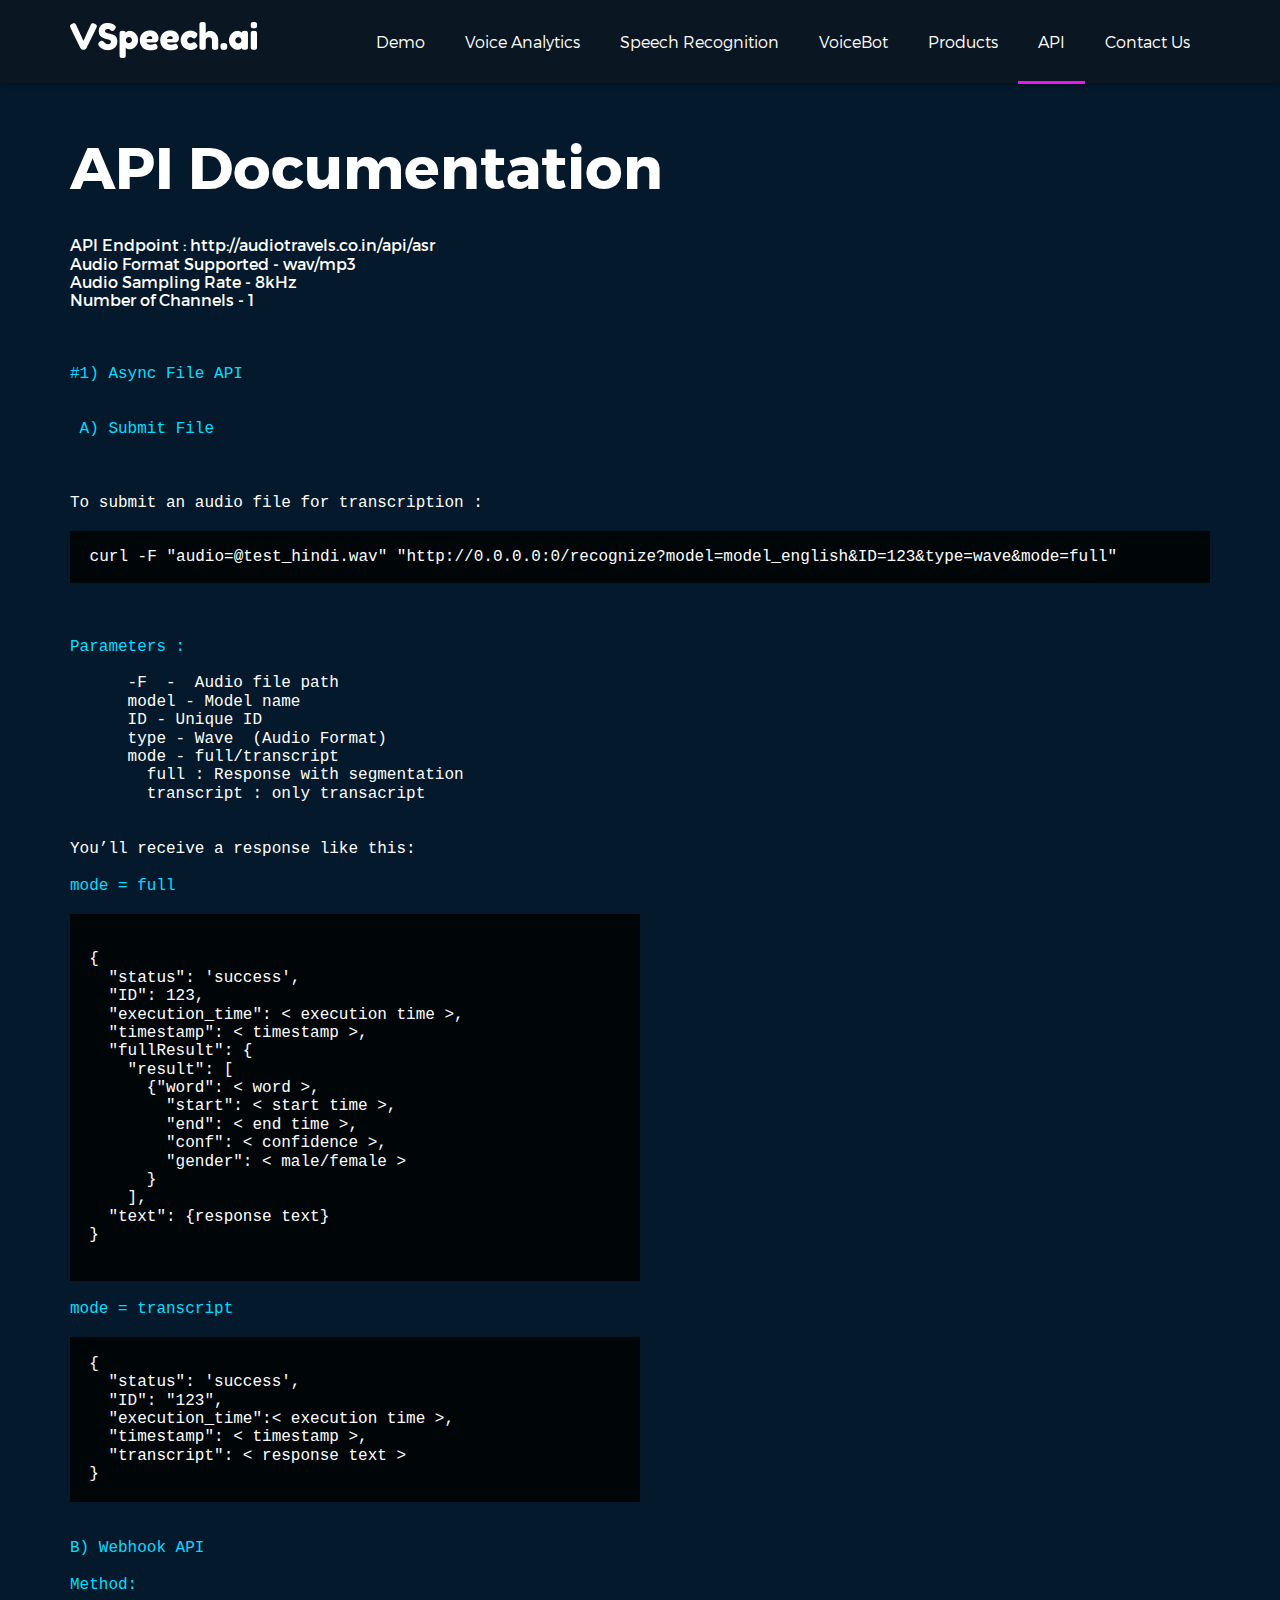
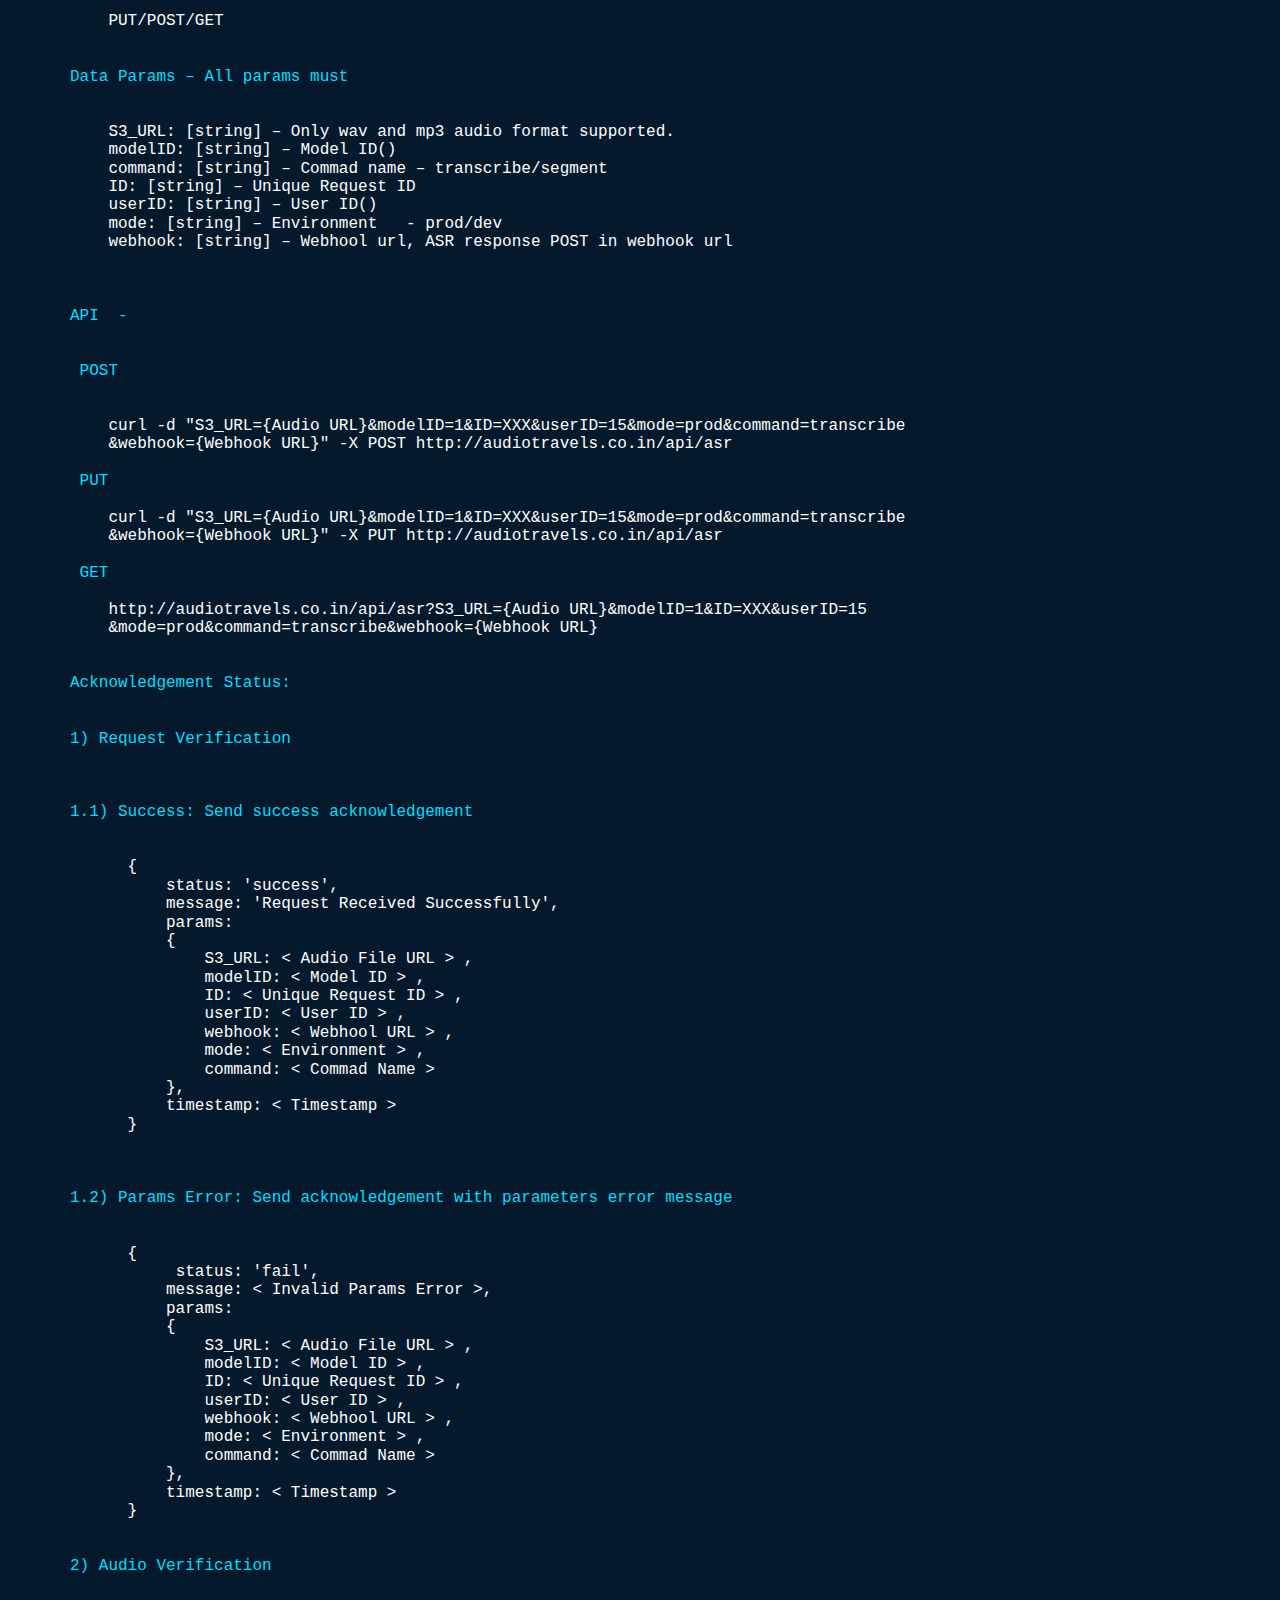
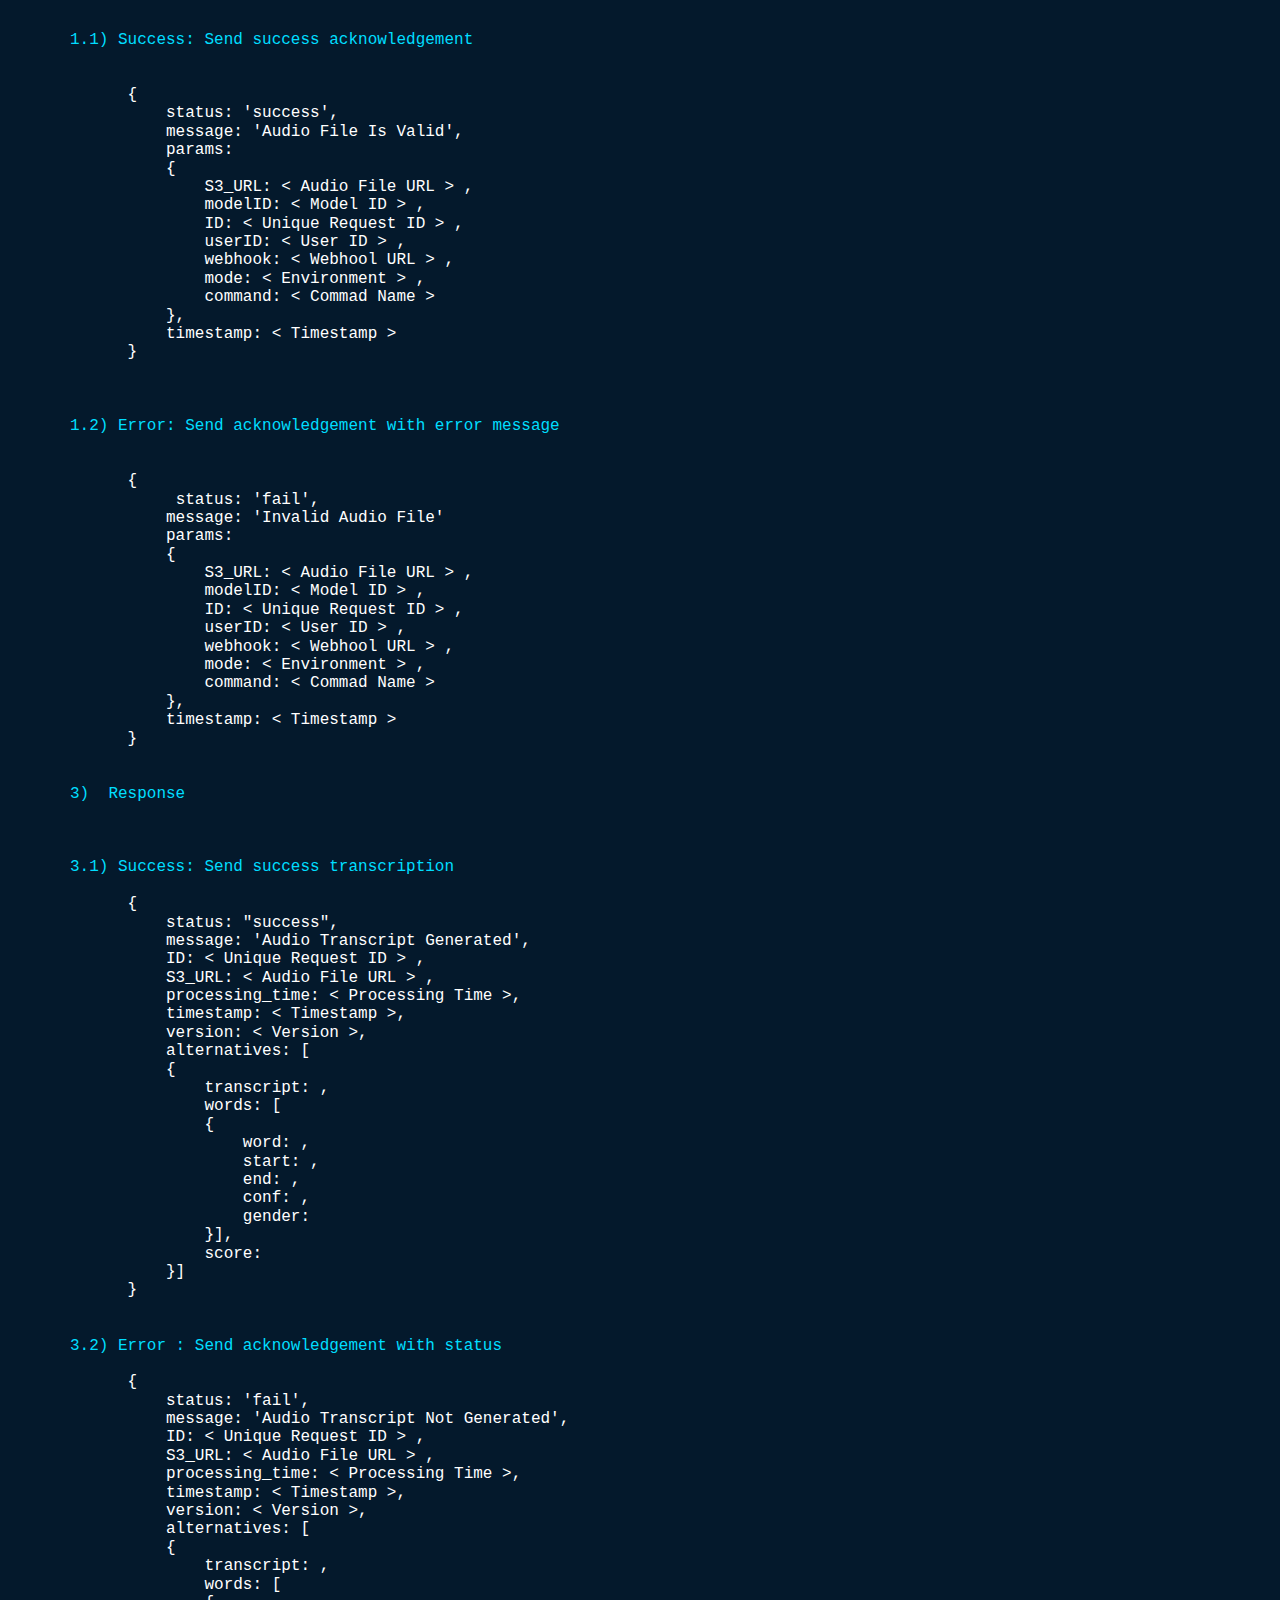
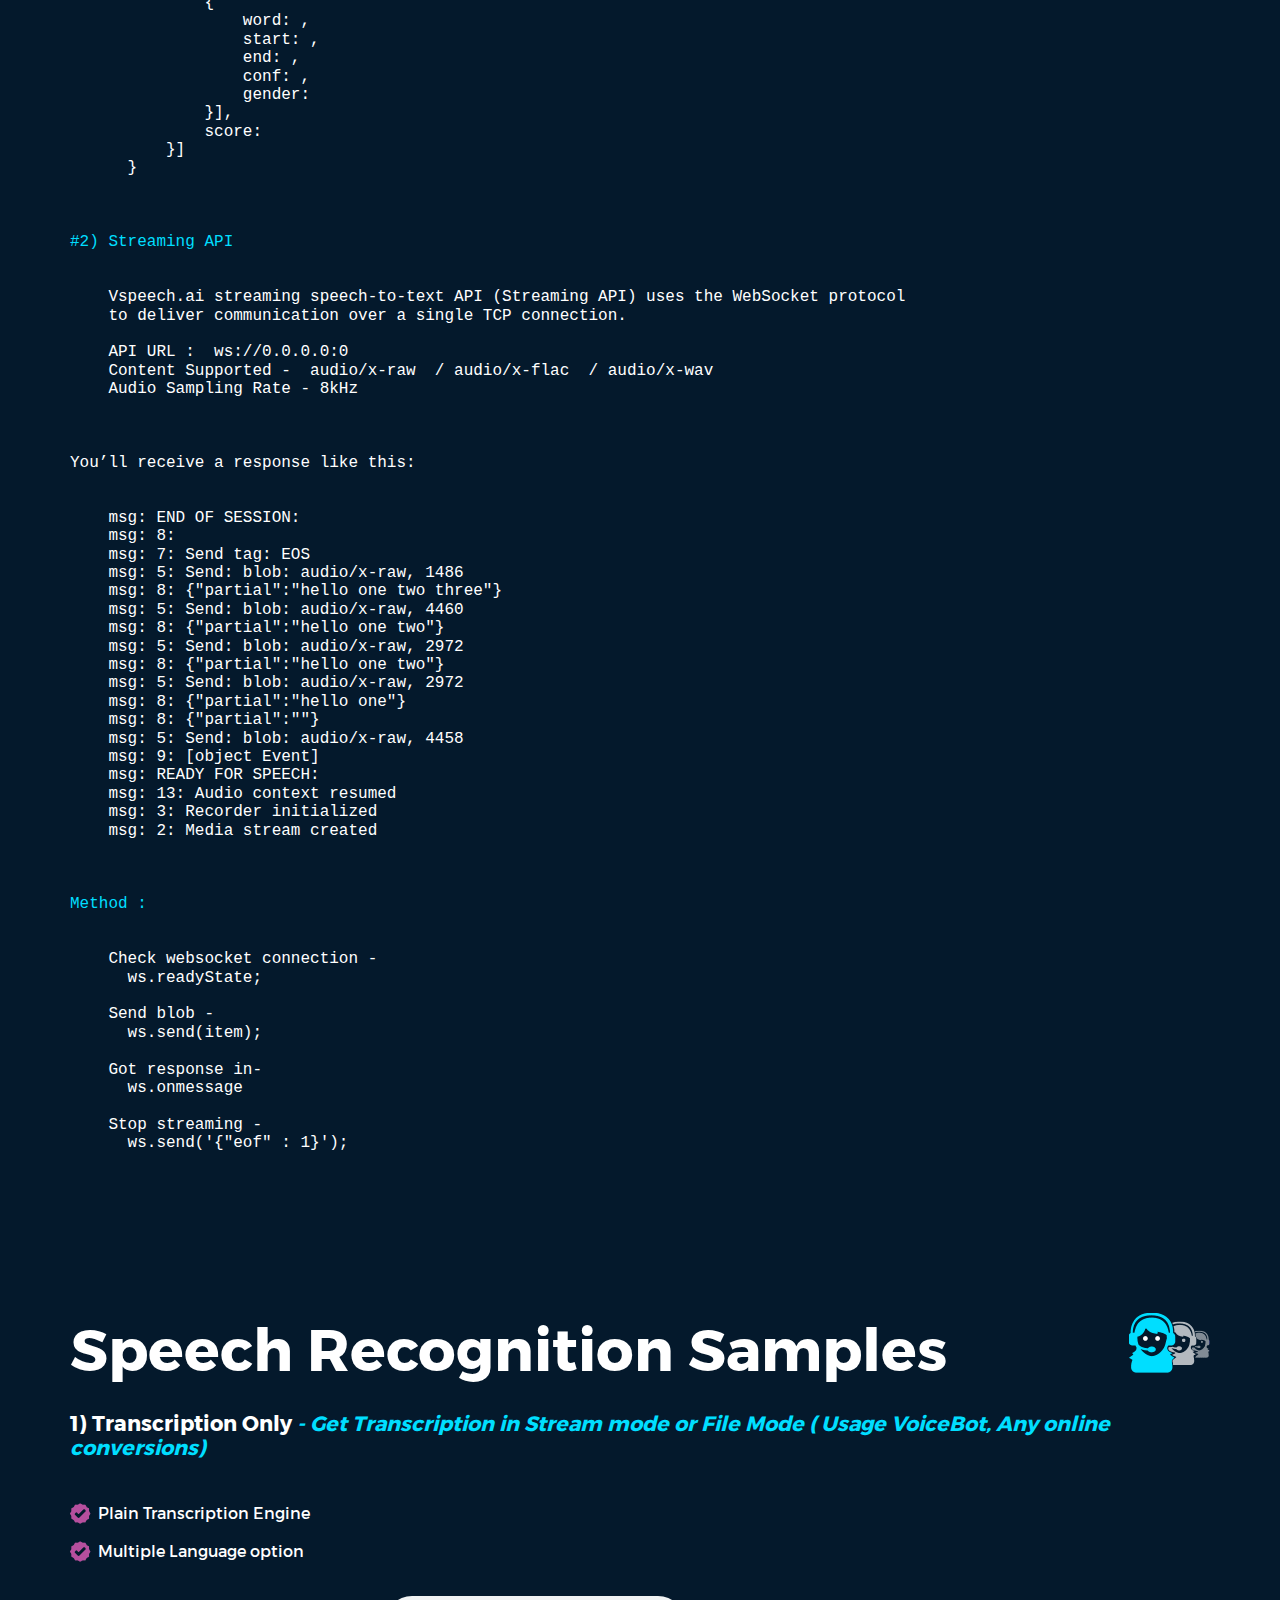
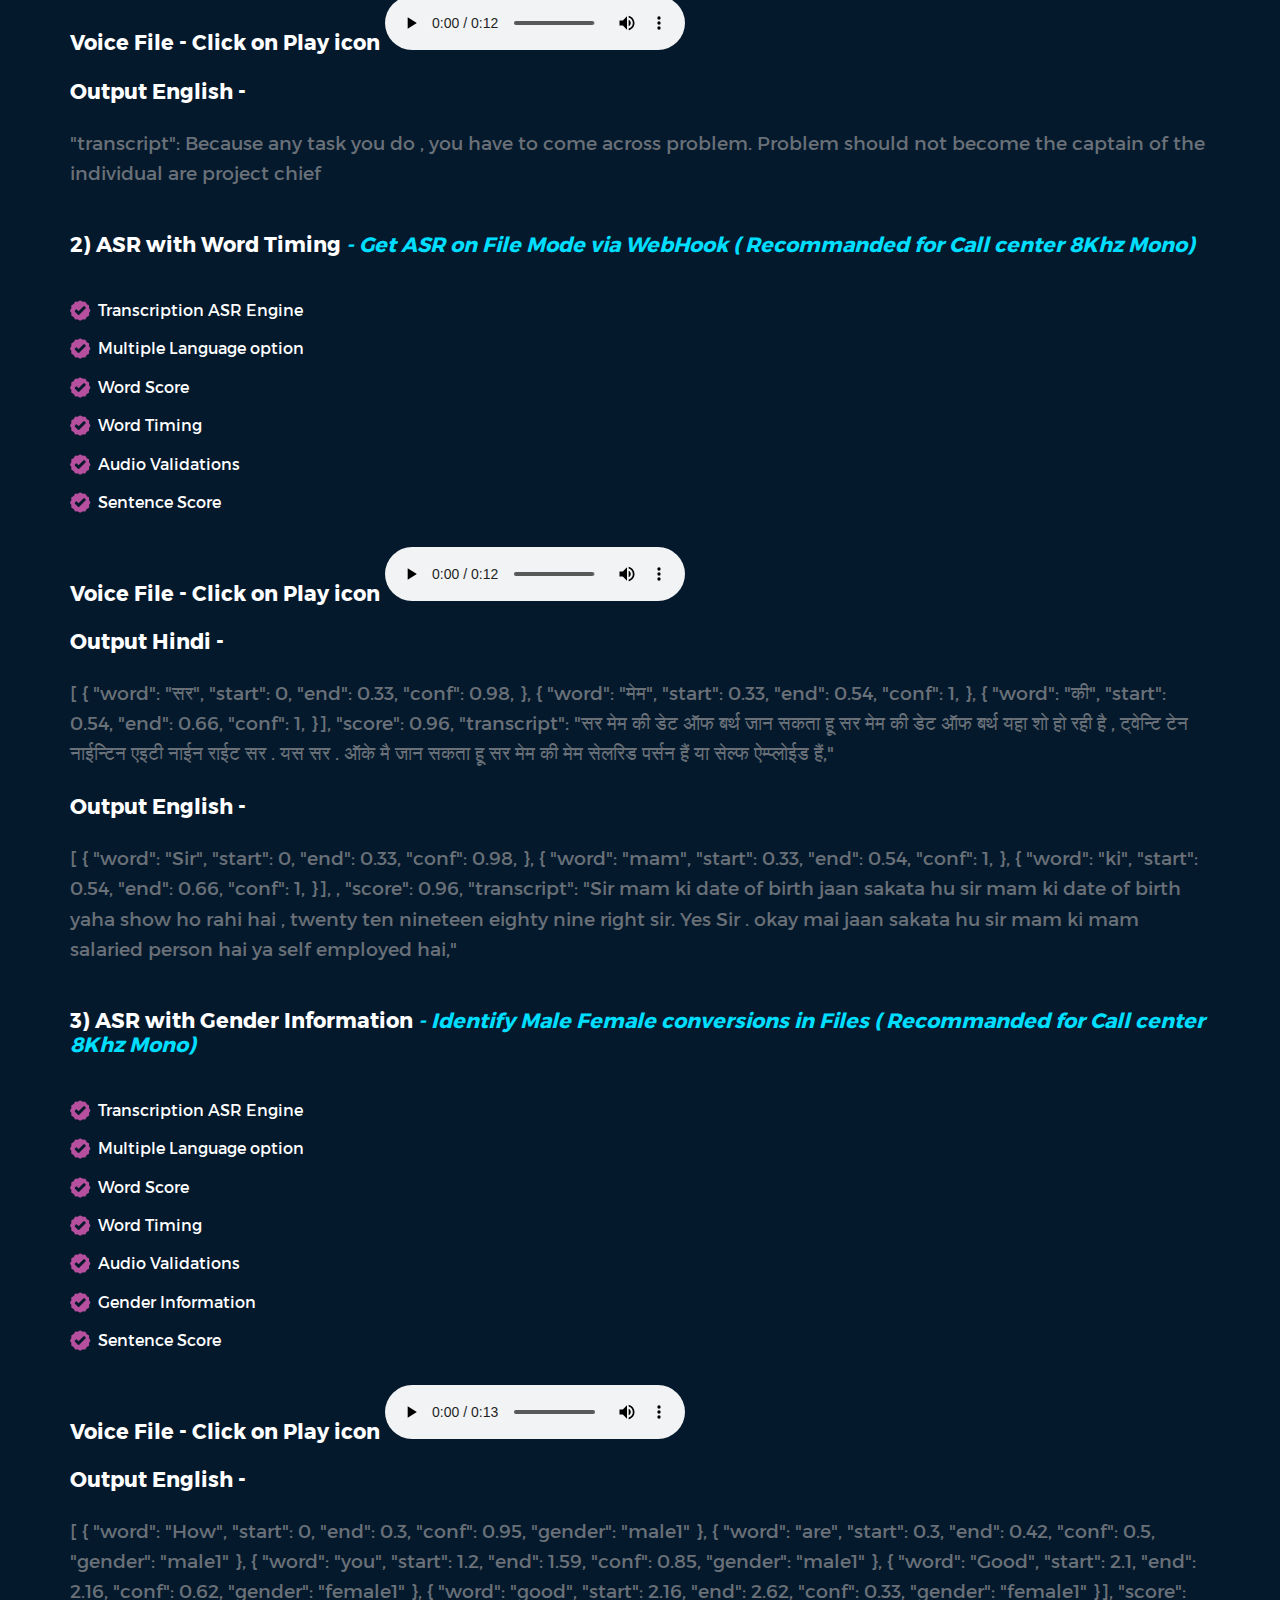
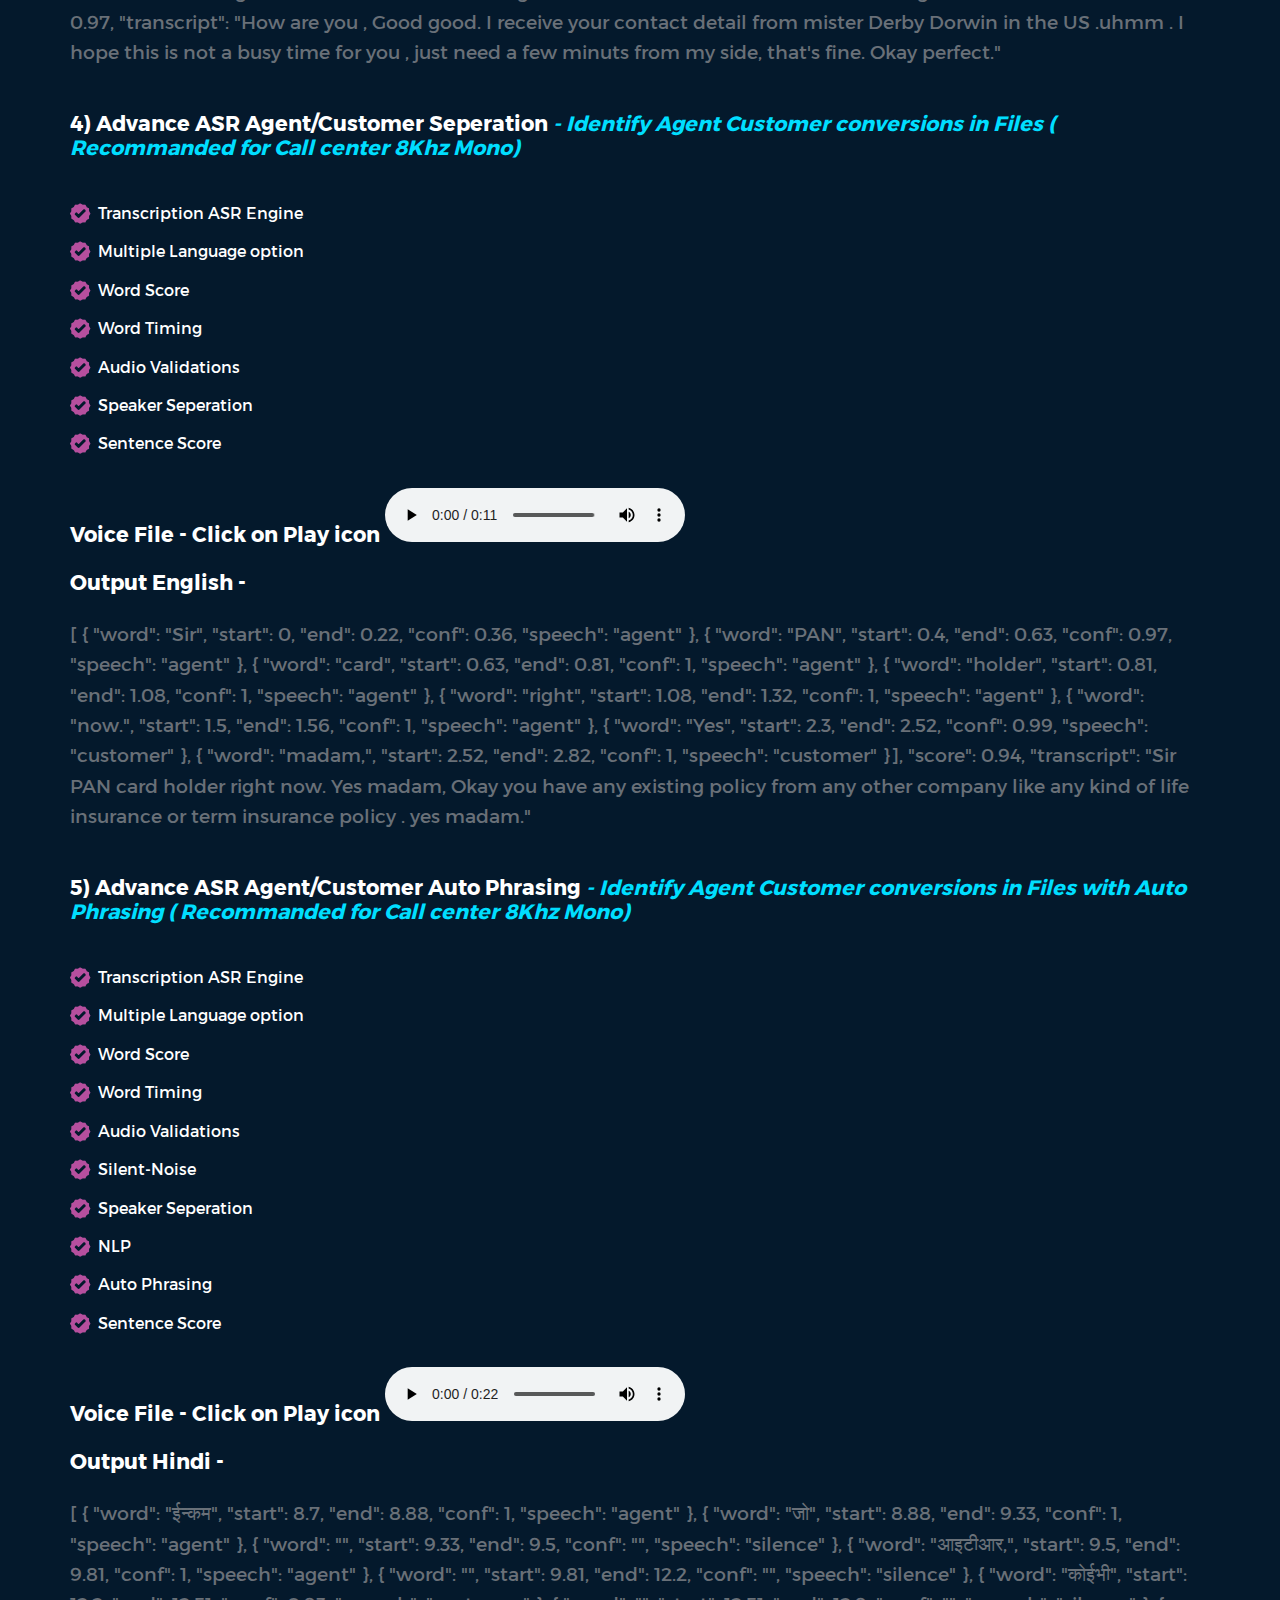
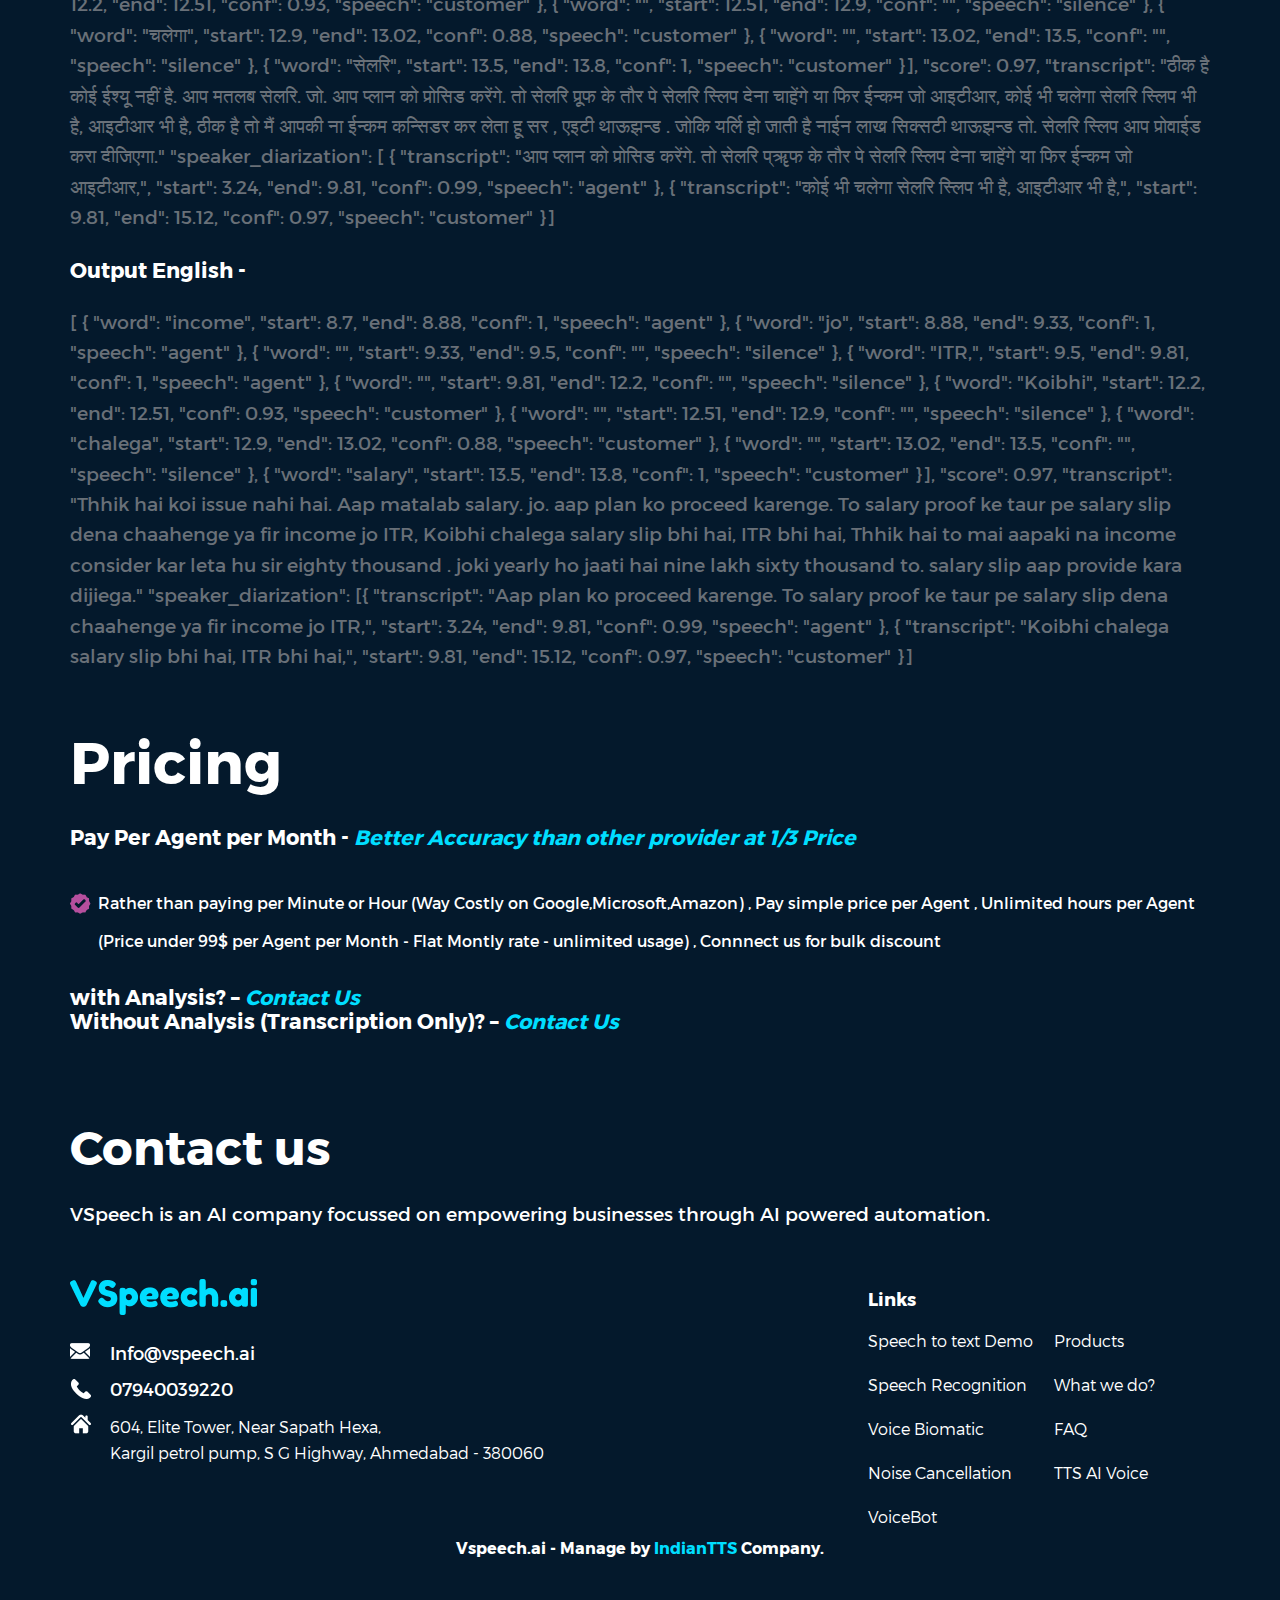
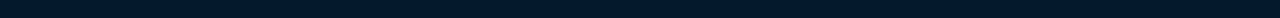
==== API.html @ 7326e4f8 "first" ====
<!DOCTYPE html>
<!--[if lt IE 7]>      <html class="no-js lt-ie9 lt-ie8 lt-ie7"> <![endif]-->
<!--[if IE 7]>         <html class="no-js lt-ie9 lt-ie8"> <![endif]-->
<!--[if IE 8]>         <html class="no-js lt-ie9"> <![endif]-->
<!--[if gt IE 8]><!-->
<html lang="en" class="no-js">
<!--<![endif]-->
<head>
<meta charset="utf-8" />
<meta http-equiv="X-UA-Compatible" content="IE=edge" />
<title>Speech Recognition API, Voice Recognition, Voice Analysis, Voice Analytics</title>
<meta name="keywords" content="Speech Recognition, Speech Recognition API, Voice Recognition, Voice Analysis, Voice Analytics" />
<meta name="description" content="Looking for Speech Recognition? AI driven technology firm provide Speech Recognition API, Voice Recognition, Voice Analysis, Voice Analytics solutions for voice to text." />
<meta name="viewport" content="width=device-width, initial-scale=1.0, maximum-scale=1.0, user-scalable=no" />
<link rel="canonical" href="https://vspeech.ai/" />
<!-- Global site tag (gtag.js) - Google Analytics -->
<script async src="https://www.googletagmanager.com/gtag/js?id=UA-156684585-1"></script>
<script>
  window.dataLayer = window.dataLayer || [];
  function gtag(){dataLayer.push(arguments);}
  gtag('js', new Date());

  gtag('config', 'UA-156684585-1');
  </script>
	<script type="application/ld+json">
	{
	 "@context": "http://schema.org",
	 "@type": "BreadcrumbList",
	 "itemListElement":
	 [
	  {
	   "@type": "ListItem",
	   "position": 1,
	   "item":
	   {
		"@id": "https://vspeech.ai/"",
		"name": "Home"
		}
	  },
	  {
	   "@type": "ListItem",
	  "position": 2,
	  "item":
	   {
		 "@id": "https://vspeech.ai/index.html#banner",
		 "name": "Demo"
	   }
	  },
	  {
	   "@type": "ListItem",
	  "position": 3,
	  "item":
	   {
		 "@id": "https://vspeech.ai/product.html",
		 "name": "Product"
	   }
	  },
	  {
	   "@type": "ListItem",
	  "position": 4,
	  "item":
	   {
		 "@id": "https://vspeech.ai/index.html#features",
		 "name": "Features"
	   }
	  },
	  {
	   "@type": "ListItem",
	  "position": 5,
	  "item":
	   {
		 "@id": "https://vspeech.ai/API.html",
		 "name": "API"
	   }
	  },
	  {
	   "@type": "ListItem",
	  "position": 6,
	  "item":
	   {
		 "@id": "https://vspeech.ai/index.html#contact-us",
		 "name": "Contact"
	   }
	  }
	 ]
	}
	</script>
</head>
<body>
<!--[if lt IE 7]>
      <p class="browsehappy">
        You are using an <strong>outdated</strong> browser. Please
        <a href="#">upgrade your browser</a> to improve your experience.
      </p>
    <![endif]-->
<div id="background-for-menu"></div>
<div id="banner" class="product-banner">
  <header>
    <div class="container">
      <div class="logo"> <a href="index.html"><i class="sprite sprite-top-logo"></i></a> </div>
      <div class="toggle-menu"> <span></span> <span></span> <span></span> </div>
      <nav>
        <ul>
            <li><a href="index.html#banner" >Demo</a></li>
        <li><a href="VoiceAnalysis.html">Voice Analytics</a></li>
		<li><a href="ASR.html">Speech Recognition</a></li>
		<li><a href="voicebot.html" >VoiceBot</a></li>
		<li><a href="products.html" >Products</a></li>
        <li><a href="API.html" class="active">API</a></li>
        <li><a href="#contact-us">Contact Us</a></li>
        </ul>
      </nav>
    </div>
  </header>
  <div class="banner-content">
    <div class="container">
      <h1>API Documentation</h1>
      <div style="color: white;">
        <div>
          <p>API Endpoint : <span> http://audiotravels.co.in/api/asr</span> <br />
            Audio Format Supported - <span> wav/mp3</span> <br />
            Audio Sampling Rate - <span>8kHz</span> <br />
            Number of Channels - <span> 1</span> <br />
          </p>
        </div>
        <br />
        <pre>

              <p style="color: #00deff">#1) Async File API</p>
              <p style="color: #00deff"> A) Submit File</p>
              
              <p>To submit an audio file for transcription :</p><br><span class="api-black100"> curl -F "audio=@test_hindi.wav" "http://0.0.0.0:0/recognize?model=model_english&ID=123&type=wave&mode=full"</span>

              <p style="color: #00deff">Parameters :</p>
      <span>-F  -  Audio file path </span>
      <span>model - Model name </span>
      <span>ID - Unique ID </span>
      <span>type - Wave  (Audio Format) </span>
      <span>mode - full/transcript   </span>
        <span>full : Response with segmentation </span>
        <span>transcript : only transacript </span>
            
              <p>You’ll receive a response like this:</p>
<span style="color: #00deff">mode = full</span>

<div class="api-black">

  {
    "status": 'success',
    "ID": 123,
    "execution_time": < execution time >,
    "timestamp": < timestamp >,
    "fullResult": {
      "result": [
        {"word": < word >,
          "start": < start time >,
          "end": < end time >,
          "conf": < confidence >,
          "gender": < male/female >
        }
      ],
    "text": {response text}
  }


</div>
<span style="color: #00deff">mode = transcript</span>
 <div class="api-black">
  {
    "status": 'success',
    "ID": "123",
    "execution_time":< execution time >,
    "timestamp": < timestamp >,
    "transcript": < response text >
  }
 </div>
</pre>
        <pre>
              
<p style="color: #00deff">B) Webhook API</p>
<p style="color: #00deff">Method:</p>
    PUT/POST/GET
  
 <p style="color: #00deff">Data Params – All params must</p>

    S3_URL: [string] – Only wav and mp3 audio format supported.
    modelID: [string] – Model ID()
    command: [string] – Commad name – transcribe/segment
    ID: [string] – Unique Request ID
    userID: [string] – User ID()
    mode: [string] – Environment   - prod/dev
    webhook: [string] – Webhool url, ASR response POST in webhook url

  

<p style="color: #00deff">API  - </p>
    <p style="color: #00deff;"> POST  </p>
    
    curl -d "S3_URL={Audio URL}&modelID=1&ID=XXX&userID=15&mode=prod&command=transcribe
    &webhook={Webhook URL}" -X POST http://audiotravels.co.in/api/asr
    <p style="color: #00deff"> PUT  </p>
    curl -d "S3_URL={Audio URL}&modelID=1&ID=XXX&userID=15&mode=prod&command=transcribe
    &webhook={Webhook URL}" -X PUT http://audiotravels.co.in/api/asr      
    <p style="color: #00deff"> GET</p>
    http://audiotravels.co.in/api/asr?S3_URL={Audio URL}&modelID=1&ID=XXX&userID=15
    &mode=prod&command=transcribe&webhook={Webhook URL}


<p style="color: #00deff">Acknowledgement Status: </p>
    <p style="color: #00deff">1) Request Verification</p>

      <p style="color: #00deff">1.1) Success: Send success acknowledgement</p>

      {
          status: 'success',
          message: 'Request Received Successfully',
          params:
          {
              S3_URL: < Audio File URL > ,
              modelID: < Model ID > ,
              ID: < Unique Request ID > ,
              userID: < User ID > ,
              webhook: < Webhool URL > ,
              mode: < Environment > ,
              command: < Commad Name >
          },
          timestamp: < Timestamp >
      }


      <p style="color: #00deff">1.2) Params Error: Send acknowledgement with parameters error message</p>

      {
           status: 'fail',
          message: < Invalid Params Error >,
          params:
          {
              S3_URL: < Audio File URL > ,
              modelID: < Model ID > ,
              ID: < Unique Request ID > ,
              userID: < User ID > ,
              webhook: < Webhool URL > ,
              mode: < Environment > ,
              command: < Commad Name >
          },
          timestamp: < Timestamp >
      }

    <p style="color: #00deff">2) Audio Verification</p>

      <p style="color: #00deff">1.1) Success: Send success acknowledgement</p>

      {
          status: 'success',
          message: 'Audio File Is Valid',
          params:
          {
              S3_URL: < Audio File URL > ,
              modelID: < Model ID > ,
              ID: < Unique Request ID > ,
              userID: < User ID > ,
              webhook: < Webhool URL > ,
              mode: < Environment > ,
              command: < Commad Name >
          },
          timestamp: < Timestamp >
      }


      <p style="color: #00deff">1.2) Error: Send acknowledgement with error message</p>

      {
           status: 'fail',
          message: 'Invalid Audio File'
          params:
          {
              S3_URL: < Audio File URL > ,
              modelID: < Model ID > ,
              ID: < Unique Request ID > ,
              userID: < User ID > ,
              webhook: < Webhool URL > ,
              mode: < Environment > ,
              command: < Commad Name >
          },
          timestamp: < Timestamp >
      }

    <p style="color: #00deff">3)  Response</p>

      <p style="color: #00deff">3.1) Success: Send success transcription</p>
      {
          status: "success",
          message: 'Audio Transcript Generated',
          ID: < Unique Request ID > ,
          S3_URL: < Audio File URL > ,
          processing_time: < Processing Time >,
          timestamp: < Timestamp >,
          version: < Version >,
          alternatives: [
          {
              transcript: <Transcription>,
              words: [
              {
                  word: <Word>,
                  start: <Word Start Time>,
                  end: <Word End Time>,
                  conf: <Word Confidence>,
                  gender: <Gender>
              }],
              score: <score>
          }]
      }

      <p style="color: #00deff">3.2) Error : Send acknowledgement with status</p>
      {
          status: 'fail',
          message: 'Audio Transcript Not Generated',
          ID: < Unique Request ID > ,
          S3_URL: < Audio File URL > ,
          processing_time: < Processing Time >,
          timestamp: < Timestamp >,
          version: < Version >,
          alternatives: [
          {
              transcript: <Transcription>,
              words: [
              {
                  word: <Word>,
                  start: <Word Start Time>,
                  end: <Word End Time>,
                  conf: <Word Confidence>,
                  gender: <Gender>
              }],
              score: <score>
          }]
      }

      </pre>
        <pre>
    <p style="color: #00deff">#2) Streaming API</p>

    Vspeech.ai streaming speech-to-text API (Streaming API) uses the WebSocket protocol
    to deliver communication over a single TCP connection.
    
    API URL : <span> ws://0.0.0.0:0</span>
    Content Supported - <span> audio/x-raw  / audio/x-flac  / audio/x-wav</span>
    Audio Sampling Rate - <span>8kHz</span> 


     <p>You’ll receive a response like this:</p>

    msg: END OF SESSION: 
    msg: 8: 
    msg: 7: Send tag: EOS
    msg: 5: Send: blob: audio/x-raw, 1486
    msg: 8: {"partial":"hello one two three"}
    msg: 5: Send: blob: audio/x-raw, 4460
    msg: 8: {"partial":"hello one two"}
    msg: 5: Send: blob: audio/x-raw, 2972
    msg: 8: {"partial":"hello one two"}
    msg: 5: Send: blob: audio/x-raw, 2972
    msg: 8: {"partial":"hello one"}
    msg: 8: {"partial":""}
    msg: 5: Send: blob: audio/x-raw, 4458
    msg: 9: [object Event]
    msg: READY FOR SPEECH: 
    msg: 13: Audio context resumed
    msg: 3: Recorder initialized
    msg: 2: Media stream created


    <p style="color: #00deff">Method :</p>

    Check websocket connection -
      ws.readyState;

    Send blob - 
      ws.send(item);

    Got response in-
      ws.onmessage

    Stop streaming -
      ws.send('{"eof" : 1}');
  </pre>
      </div>
    </div>
  </div>
</div>
	<div class="per-minute-wrap" id="samples">
      <div class="container">
      
        <div class="pricing-flex">
          <h1 class="pricing-h1">Speech Recognition Samples</h1>
          <i class="sprite sprite-humonitor"> </i>
        </div>
        <style>
          a {
            text-decoration: none;
          }
        </style>
        <p>1) Transcription Only<span> - Get Transcription in Stream mode or File Mode ( Usage VoiceBot, Any online conversions) </span><br>
</p><ul class="product-ul">
            <li>Plain Transcription Engine
        </li>
            <li>Multiple Language option
        </li>

</ul><p></p>
			<p>Voice File - Click on Play icon
			<audio controls>
			  <source src="./assets/audio/Transcription.mp3" type="audio/mpeg">
			  <source src="./assets/audio/Transcription.ogg" type="audio/ogg">
			  Your browser does not support the audio tag.
			</audio>
			<br>
		  <p>
			Output English - 
			<h4 class="title-h4">"transcript": Because any task you do , you have to come across problem. Problem should not become the captain of the individual are project chief</h4>
			</p>
			
			<br>
			 <p>2) ASR with Word Timing <span> - Get ASR on File Mode via WebHook ( Recommanded for Call center 8Khz Mono)  </span><br>
			</p>
			<ul class="product-ul">
					<li>Transcription ASR Engine
				</li>
					<li>Multiple Language option
				</li>
					<li>Word Score
				</li>
					<li>Word Timing
				</li>
					<li>Audio Validations
				</li>
					<li>Sentence Score
				</li>

			</ul><p></p>
			<p>Voice File - Click on Play icon
			<audio controls>
			  <source src="./assets/audio/Transcription_Word.mp3" type="audio/mpeg">
			  <source src="./assets/audio/Transcription_Word.ogg" type="audio/ogg">
			  Your browser does not support the audio tag.
			</audio>
			<br>
			<br>
			Output Hindi - 
			<h4 class="title-h4">[
                {
                    "word": "सर",
                    "start": 0,
                    "end": 0.33,
                    "conf": 0.98,
                                },
                {
                    "word": "मेम",
                    "start": 0.33,
                    "end": 0.54,
                    "conf": 1,
                                    },
                {
                    "word": "की",
                    "start": 0.54,
                    "end": 0.66,
                    "conf": 1,
                }],
		      "score": 0.96,
          "transcript": "सर मेम की डेट ऑफ बर्थ जान सकता हू सर मेम की डेट ऑफ बर्थ यहा शो हो रही है , ट्वेन्टि टेन नाईन्टिन एइटी नाईन राईट सर .  यस सर . ऑके मै जान सकता हू सर मेम की मेम सेलरिड पर्सन हैं या सेल्फ ऐम्प्लोईड हैं,"
	  </h4>
			</p>
			<p>
			Output English - 
			<h4 class="title-h4">[
                {
                    "word": "Sir",
                    "start": 0,
                    "end": 0.33,
                    "conf": 0.98,
                   
                },
                {
                    "word": "mam",
                    "start": 0.33,
                    "end": 0.54,
                    "conf": 1,
                    
                },
                {
                    "word": "ki",
                    "start": 0.54,
                    "end": 0.66,
                    "conf": 1,
                  
                }],
                ,
            "score": 0.96,
            "transcript": "Sir mam ki date of birth jaan sakata hu sir mam ki date of birth yaha show ho rahi hai , twenty ten nineteen eighty nine right sir. Yes Sir . okay mai jaan sakata hu sir mam ki mam salaried person hai ya self employed hai,"
      </h4>
			</p>
			
<br>
       <p>3) ASR with Gender Information <span> - Identify Male Female conversions in Files ( Recommanded for Call center 8Khz Mono)  </span><br>
      </p>
      <ul class="product-ul">
          <li>Transcription ASR Engine
        </li>
          <li>Multiple Language option
        </li>
          <li>Word Score
        </li>
          <li>Word Timing
        </li>
          <li>Audio Validations
        </li>
         <li>Gender Information
        </li>
          <li>Sentence Score
        </li>

      </ul><p></p>
      <p>Voice File - Click on Play icon
      <audio controls>
        <source src="./assets/audio/ASR_Gender.mp3" type="audio/mpeg">
        <source src="./assets/audio/ASR_Gender.ogg" type="audio/ogg">
        Your browser does not support the audio tag.
      </audio>
      <br>
      <br>
      Output English - 
      <h4 class="title-h4"> [
                {
                    "word": "How",
                    "start": 0,
                    "end": 0.3,
                    "conf": 0.95,
                    "gender": "male1"
                },
                {
                    "word": "are",
                    "start": 0.3,
                    "end": 0.42,
                    "conf": 0.5,
                    "gender": "male1"
                },
                {
                    "word": "you",
                    "start": 1.2,
                    "end": 1.59,
                    "conf": 0.85,
                    "gender": "male1"
                },
                {
                    "word": "Good",
                    "start": 2.1,
                    "end": 2.16,
                    "conf": 0.62,
                    "gender": "female1"
                },
                {
                    "word": "good",
                    "start": 2.16,
                    "end": 2.62,
                    "conf": 0.33,
                    "gender": "female1"
                }],
          "score": 0.97,
            "transcript": "How are you , Good good. I receive your contact detail from mister Derby Dorwin in the US .uhmm . I hope this is not a busy time for you , just need a few minuts from my side, that's fine. Okay perfect."
    </h4>
      </p>
      
      <br>
       <p>4) Advance ASR Agent/Customer Seperation <span> - Identify Agent Customer conversions in Files ( Recommanded for Call center 8Khz Mono)  </span><br>
      </p>
      <ul class="product-ul">
          <li>Transcription ASR Engine
        </li>
          <li>Multiple Language option
        </li>
          <li>Word Score
        </li>
          <li>Word Timing
        </li>
          <li>Audio Validations
        </li>
         <li>Speaker Seperation
        </li>
          <li>Sentence Score
        </li>

      </ul><p></p>
      <p>Voice File - Click on Play icon
      <audio controls>
        <source src="./assets/audio/ASR_Agent_Customer.mp3" type="audio/mpeg">
        <source src="./assets/audio/ASR_Agent_Customer.ogg" type="audio/ogg">
        Your browser does not support the audio tag.
      </audio>
      <br>
      <br>
      Output English - 
      <h4 class="title-h4"> [
                {
                    "word": "Sir",
                    "start": 0,
                    "end": 0.22,
                    "conf": 0.36,
                    "speech": "agent"
                },
                {
                    "word": "PAN",
                    "start": 0.4,
                    "end": 0.63,
                    "conf": 0.97,
                    "speech": "agent"
                },
                {
                    "word": "card",
                    "start": 0.63,
                    "end": 0.81,
                    "conf": 1,
                    "speech": "agent"
                },
                {
                    "word": "holder",
                    "start": 0.81,
                    "end": 1.08,
                    "conf": 1,
                    "speech": "agent"
                },
                {
                    "word": "right",
                    "start": 1.08,
                    "end": 1.32,
                    "conf": 1,
                    "speech": "agent"
                },
                {
                    "word": "now.",
                    "start": 1.5,
                    "end": 1.56,
                    "conf": 1,
                    "speech": "agent"
                },
                {
                    "word": "Yes",
                    "start": 2.3,
                    "end": 2.52,
                    "conf": 0.99,
                    "speech": "customer"
                },
                {
                    "word": "madam,",
                    "start": 2.52,
                    "end": 2.82,
                    "conf": 1,
                    "speech": "customer"
                }],
          "score": 0.94,
          "transcript": "Sir PAN card holder right now. Yes madam, Okay you have any existing policy from any other company like any kind of life insurance or term insurance policy . yes madam."
    </h4>
      </p>

<br>
       <p>5) Advance ASR Agent/Customer Auto Phrasing <span> - Identify Agent Customer conversions in Files with Auto Phrasing ( Recommanded for Call center 8Khz Mono)  </span><br>
      </p>
      <ul class="product-ul">
           <li>Transcription ASR Engine
        </li>
          <li>Multiple Language option
        </li>
          <li>Word Score
        </li>
          <li>Word Timing
        </li>
          <li>Audio Validations
        </li>
         <li>Silent-Noise
        </li>
        <li>Speaker Seperation
        </li>
         <li>NLP
        </li>
        <li>Auto Phrasing
        </li>
          <li>Sentence Score
        </li>

      </ul><p></p>
      <p>Voice File - Click on Play icon
      <audio controls>
        <source src="./assets/audio/ASR_Agent_Customer_AutoPhrase.mp3" type="audio/mpeg">
        <source src="./assets/audio/ASR_Agent_Customer_AutoPhrase.ogg" type="audio/ogg">
        Your browser does not support the audio tag.
      </audio>
      <br>
      <br>
      Output Hindi - 
      <h4 class="title-h4">[
                {
                    "word": "ईन्कम",
                    "start": 8.7,
                    "end": 8.88,
                    "conf": 1,
                    "speech": "agent"
                },
                {
                    "word": "जो",
                    "start": 8.88,
                    "end": 9.33,
                    "conf": 1,
                    "speech": "agent"
                },
                {
                    "word": "",
                    "start": 9.33,
                    "end": 9.5,
                    "conf": "",
                    "speech": "silence"
                },
                {
                    "word": "आइटीआर,",
                    "start": 9.5,
                    "end": 9.81,
                    "conf": 1,
                    "speech": "agent"
                },
                {
                    "word": "",
                    "start": 9.81,
                    "end": 12.2,
                    "conf": "",
                    "speech": "silence"
                },
                {
                    "word": "कोईभी",
                    "start": 12.2,
                    "end": 12.51,
                    "conf": 0.93,
                    "speech": "customer"
                },
                {
                    "word": "",
                    "start": 12.51,
                    "end": 12.9,
                    "conf": "",
                    "speech": "silence"
                },
                {
                    "word": "चलेगा",
                    "start": 12.9,
                    "end": 13.02,
                    "conf": 0.88,
                    "speech": "customer"
                },
                {
                    "word": "",
                    "start": 13.02,
                    "end": 13.5,
                    "conf": "",
                    "speech": "silence"
                },
                {
                    "word": "सेलरि",
                    "start": 13.5,
                    "end": 13.8,
                    "conf": 1,
                    "speech": "customer"
                }],
          "score": 0.97,
            "transcript": "ठीक है कोई ईश्यू नहीं है. आप मतलब सेलरि. जो. आप प्लान को प्रोसिड करेंगे. तो सेलरि प्रूफ के तौर पे सेलरि स्लिप देना चाहेंगे या फिर ईन्कम जो आइटीआर, कोई भी चलेगा सेलरि स्लिप भी है, आइटीआर भी है, ठीक है तो मैं आपकी ना ईन्कम कन्सिडर कर लेता हू सर , एइटी थाऊझन्ड . जोकि यर्लि हो जाती है नाईन लाख सिक्सटी थाऊझन्ड तो. सेलरि स्लिप आप प्रोवाईड करा दीजिएगा."
            "speaker_diarization": [
                {
                    "transcript": "आप प्लान को प्रोसिड करेंगे. तो सेलरि प्ॠफ के तौर पे सेलरि स्लिप देना चाहेंगे या फिर ईन्कम जो आइटीआर,",
                    "start": 3.24,
                    "end": 9.81,
                    "conf": 0.99,
                    "speech": "agent"
                },
                {
                    "transcript": "कोई भी चलेगा सेलरि स्लिप भी है, आइटीआर भी है,",
                    "start": 9.81,
                    "end": 15.12,
                    "conf": 0.97,
                    "speech": "customer"
                }]
    </h4>
      </p>
      <p>
      Output English - 
      <h4 class="title-h4">[
                {
                    "word": "income",
                    "start": 8.7,
                    "end": 8.88,
                    "conf": 1,
                    "speech": "agent"
                },
                {
                    "word": "jo",
                    "start": 8.88,
                    "end": 9.33,
                    "conf": 1,
                    "speech": "agent"
                },
                {
                    "word": "",
                    "start": 9.33,
                    "end": 9.5,
                    "conf": "",
                    "speech": "silence"
                },
                {
                    "word": "ITR,",
                    "start": 9.5,
                    "end": 9.81,
                    "conf": 1,
                    "speech": "agent"
                },
                {
                    "word": "",
                    "start": 9.81,
                    "end": 12.2,
                    "conf": "",
                    "speech": "silence"
                },
                {
                    "word": "Koibhi",
                    "start": 12.2,
                    "end": 12.51,
                    "conf": 0.93,
                    "speech": "customer"
                },
                {
                    "word": "",
                    "start": 12.51,
                    "end": 12.9,
                    "conf": "",
                    "speech": "silence"
                },
                {
                    "word": "chalega",
                    "start": 12.9,
                    "end": 13.02,
                    "conf": 0.88,
                    "speech": "customer"
                },
                {
                    "word": "",
                    "start": 13.02,
                    "end": 13.5,
                    "conf": "",
                    "speech": "silence"
                },
                {
                    "word": "salary",
                    "start": 13.5,
                    "end": 13.8,
                    "conf": 1,
                    "speech": "customer"
                }],
          "score": 0.97,
           "transcript": "Thhik hai koi issue nahi hai. Aap matalab salary. jo. aap plan ko proceed karenge. To salary proof ke taur pe salary slip dena chaahenge ya fir income jo ITR, Koibhi chalega salary slip bhi hai, ITR bhi hai, Thhik hai to mai aapaki na income consider kar leta hu sir eighty thousand .  joki yearly ho jaati hai nine lakh sixty thousand to. salary slip aap provide kara dijiega."
            "speaker_diarization": [{
                    "transcript": "Aap plan ko proceed karenge. To salary proof ke taur pe salary slip dena chaahenge ya fir income jo ITR,",
                    "start": 3.24,
                    "end": 9.81,
                    "conf": 0.99,
                    "speech": "agent"
                },
                {
                    "transcript": "Koibhi chalega salary slip bhi hai, ITR bhi hai,",
                    "start": 9.81,
                    "end": 15.12,
                    "conf": 0.97,
                    "speech": "customer"
                }]
      </h4>
      </p>
      

      </div>
    </div>
	
	<div class="per-minute-wrap" id="price">
      <div class="container">
        <div class="pricing-flex">
          <h1 class="pricing-h1">Pricing</h1>
          <i class="sprite sprite-price-icon wow zoomIn slow animated" style="visibility: visible; animation-name: zoomIn;"></i>
        </div>
        <style>
          a {
            text-decoration: none;
          }
        </style>
        <p>
          Pay Per Agent per Month -
          <span>Better Accuracy than other provider at 1/3 Price</span><br>
<ul class="product-ul">
            <li>Rather than paying per Minute or Hour (Way Costly on Google,Microsoft,Amazon) , Pay simple price per Agent , Unlimited hours  per Agent (Price under 99$ per Agent per Month - Flat Montly rate - unlimited usage) , Connnect us for bulk discount
        </li></ul></p>
        <p>
          with Analysis? –
          <a href="index.html#contact-us"><span>Contact Us</span></a><br>
          Without Analysis (Transcription Only)? –
          <a href="index.html#contact-us" text-decoration="none"><span>Contact Us</span></a>
        </p>
      </div>
    </div>
<footer id="contact-us">
  <div class="container">
    <div class="contact-flex">
      <h2 class="title-h2"> Contact us </h2>
      <div class="letter-image wow zoomIn slow">
        <div class="animated-mail">
          <div class="back-fold"></div>
          <div class="letter">
            <div class="letter-border"></div>
            <div class="letter-title"></div>
            <div class="letter-context"></div>
            <div class="letter-stamp">
              <div class="letter-stamp-inner"></div>
            </div>
          </div>
          <div class="top-fold"></div>
          <div class="body"></div>
          <div class="left-fold"></div>
        </div>
        <div class="shadow"></div>
      </div>
    </div>
    <h4 class="title-h4"> VSpeech is an AI company focussed on empowering businesses through AI
      powered automation. </h4>
    <div class="contact-wrap">
      <div class="contact-us"> <a href="index.html" class="footer-logo"> <i class="sprite sprite-footer-logo"></i
            ></a>
        <ul>
          <li> <i class="sprite sprite-mail"></i> <a href="mailto:info@vspeech.ai">Info@vspeech.ai</a> </li>
          <li> <i class="sprite sprite-phone"></i> <a href="tel:07940039220">07940039220</a> </li>
          <li> <i class="sprite sprite-address"></i> <span> 604, Elite Tower, Near Sapath Hexa,<br />
            Kargil petrol pump, S G Highway, Ahmedabad - 380060</span
                > </li>
        </ul>
      </div>
      <div class="links-wrap">
        <h5>Links</h5>
        <ul>
          <li><a href="#banner">Speech to text Demo</a></li>
          <li><a href="ASR.html">Speech Recognition</a></li>
          <li><a href="VoiceAnalysis.html">Voice Biomatic</a></li>
          <li><a href="VoiceAnalysis.html">Noise Cancellation</a></li>
          <li><a href="voicebot.html">VoiceBot</a></li>
          <li><a href="products.html">Products</a></li>
          <li><a href="index.html#solutions">What we do?</a></li>
          <li><a href="FAQ.html">FAQ</a></li>
          <li><a href="https://indiantts.com/">TTS AI Voice</a></li>
        </ul>
      </div>
    </div>
	        <div style="width: 100%;color: white;">
          <h4 style="text-align: center;">Vspeech.ai - Manage by <a href="https://indiantts.com/" target="_blank" style="text-decoration: none;color: #00deff;"><span>IndianTTS</span></a> Company.</h4>
          <!-- <h4 style="text-align: center;">Copyright © 2020 Indian Text to Speech Pvt Ltd, All Rights Reserved.<h4> -->
        </div>

  </div>
</footer>
<div class="bottom-to-top"> <i>▲</i> </div>
<link rel="stylesheet" href="assets/css/normalize.css" />
<link rel="stylesheet" href="assets/css/animate.css" />
<link rel="stylesheet" href="assets/css/style.css" />
<script src="https://ajax.googleapis.com/ajax/libs/jquery/3.4.1/jquery.min.js"></script> 
<script src="assets/js/wow.min.js" async defer></script>
<script src="assets/js/scripts.js" async defer></script>
</body>
</html>
---- assets/css/style.css ----
@charset "UTF-8";
@font-face {
	font-family: "Montserrat";
	src: url("fonts/Montserrat-Light.eot");
	src: url("fonts/Montserrat-Light.eot?#iefix") format("embedded-opentype"), url("fonts/Montserrat-Light.woff") format("woff"), url("fonts/Montserrat-Light.ttf") format("truetype"), url("fonts/Montserrat-Light.svg#Montserrat-Light") format("svg");
	font-weight: 300;
	font-style: normal;
}
@font-face {
	font-family: "Montserrat";
	src: url("fonts/Montserrat-Regular.eot");
	src: url("fonts/Montserrat-Regular.eot?#iefix") format("embedded-opentype"), url("fonts/Montserrat-Regular.woff") format("woff"), url("fonts/Montserrat-Regular.ttf") format("truetype"), url("fonts/Montserrat-Regular.svg#Montserrat-Regular") format("svg");
	font-weight: normal;
	font-style: normal;
}
@font-face {
	font-family: "Montserrat";
	src: url("fonts/Montserrat-Bold.eot");
	src: url("fonts/Montserrat-Bold.eot?#iefix") format("embedded-opentype"), url("fonts/Montserrat-Bold.woff") format("woff"), url("fonts/Montserrat-Bold.ttf") format("truetype"), url("fonts/Montserrat-Bold.svg#Montserrat-Bold") format("svg");
	font-weight: bold;
	font-style: normal;
}
* {
	padding: 0;
	margin: 0;
	-webkit-box-sizing: border-box;
	box-sizing: border-box;
}
html {
	font-size: 1rem;
	scroll-behavior: smooth;
}
body {
	font-family: "Montserrat", sans-serif !important;
	-webkit-font-smoothing: antialiased;
	-moz-osx-font-smoothing: grayscale;
}
/* common functions scss */
/* sprite icons */
.sprite, ul.product-ul li::before {
	background-image: url(../images/spritesheet.png);
	background-repeat: no-repeat;
	display: inline-block;
}
.sprite-accuracy {
	width: 130px;
	height: 132px;
	background-position: -1px -1px;
}
.sprite-acquire-customers {
	width: 60px;
	height: 59px;
	background-position: -133px -1px;
}
.sprite-address {
	width: 22px;
	height: 20px;
	background-position: -195px -1px;
}
.sprite-advisor {
	width: 77px;
	height: 76px;
	background-position: -219px -1px;
}
.sprite-b2b {
	width: 166px;
	height: 134px;
	background-position: -133px -79px;
}
.sprite-collector {
	width: 81px;
	height: 74px;
	background-position: -298px -1px;
}
.sprite-confidence-score {
	width: 40px;
	height: 40px;
	background-position: -301px -77px;
}
.sprite-conversation {
	width: 26px;
	height: 25px;
	background-position: -343px -77px;
}
.sprite-engage-customers {
	width: 60px;
	height: 60px;
	background-position: -301px -119px;
}
.sprite-footer-logo {
	width: 187px;
	height: 36px;
	background-position: -1px -215px;
}
.sprite-gold-bar {
	width: 79px;
	height: 63px;
	background-position: -301px -181px;
}
.sprite-humonitor {
	width: 81px;
	height: 60px;
	background-position: -190px -246px;
}
.sprite-language-processing {
	width: 56px;
	height: 43px;
	background-position: -273px -246px;
}
.sprite-left-arrows {
	width: 76px;
	height: 333px;
	background-position: -382px -1px;
}
.sprite-lexicon-dictionary {
	width: 29px;
	height: 42px;
	background-position: -1px -370px;
}
.sprite-live-streaming {
	width: 40px;
	height: 28px;
	background-position: -32px -370px;
}
.sprite-top-logo {
	width: 187px;
	height: 36px;
	background-position: -74px -370px;
}
.sprite-mail {
	width: 20px;
	height: 16px;
	background-position: -263px -370px;
}
.sprite-mic {
	width: 26px;
	height: 32px;
	background-position: -285px -336px;
}
.sprite-multilingual {
	width: 95px;
	height: 97px;
	background-position: -313px -336px;
}
.sprite-phone {
	width: 22px;
	height: 21px;
	background-position: -410px -336px;
}
.sprite-phone-call {
	width: 26px;
	height: 26px;
	background-position: -434px -336px;
}
.sprite-predictive-analytics {
	width: 60px;
	height: 60px;
	background-position: -410px -364px;
}
.sprite-product-tick, ul.product-ul li::before {
	width: 21px;
	height: 21px;
	background-position: -1px -156px;
}
.sprite-product-avatar {
	width: 138px;
	height: 95px;
	background-position: -10px -255px;
}
.sprite-speaker-diarization {
	width: 39px;
	height: 39px;
	background-position: -1px -426px;
}
.sprite-speech-ai {
	width: 26px;
	height: 26px;
	background-position: -42px -426px;
}
.sprite-speech-analytics {
	width: 60px;
	height: 58px;
	background-position: -70px -426px;
}
.sprite-speech-recognition {
	width: 56px;
	height: 51px;
	background-position: -132px -426px;
}
.sprite-support-customers {
	width: 60px;
	height: 57px;
	background-position: -190px -426px;
}
.sprite-text-analytics {
	width: 57px;
	height: 60px;
	background-position: -252px -426px;
}
.sprite-timestamp-generation {
	width: 39px;
	height: 41px;
	background-position: -410px -426px;
}
.sprite-price-icon {
	width: 60px;
	height: 60px;
	background-position: -47px -143px;
}
/* Head and Banner section */
#banner, #banner-product {
	background: url(../images/banner.jpg) center 15px no-repeat #04192c;
	width: 100%;
}
#banner.product-banner, #banner-product.product-banner {
	background: #04192c;
}
header {
	background-color: #0a1622;
	-webkit-box-shadow: 0px 2px 4.55px 0.45px rgba(0, 0, 0, 0.3);
	box-shadow: 0px 2px 4.55px 0.45px rgba(0, 0, 0, 0.3);
}
header .container {
	display: -webkit-box;
	display: -ms-flexbox;
	display: flex;
	-webkit-box-orient: horizontal;
	-webkit-box-direction: normal;
	-ms-flex-direction: row;
	flex-direction: row;
	-webkit-box-pack: justify;
	-ms-flex-pack: justify;
	justify-content: space-between;
	-webkit-box-align: center;
	-ms-flex-align: center;
	align-items: center;
}
 @media only screen and (max-width: 767px) {
header .container {
	-webkit-box-orient: vertical;
	-webkit-box-direction: normal;
	-ms-flex-direction: column;
	flex-direction: column;
}
}
header .logo {
	padding: 22px 0;
}
.container {
	padding: 0 15px;
	max-width: 1170px;
	width: 100%;
	margin: auto;
}
nav ul {
	display: -webkit-inline-box;
	display: -ms-inline-flexbox;
	display: inline-flex;
}
nav li {
	list-style: none;
}
nav li a {
	color: #fff;
	text-decoration: none;
	padding: 0 20px 30px 20px;
	font-weight: 300;
	font-size: 1rem;
}
nav li a:hover, nav li a:focus, nav li a:active, nav li a.active {
	border-bottom: 3px solid #f112f1;
	color: #fff !important;
}
.banner-content {
	padding: 3rem 0 7rem;
}
.banner-content h1 {
	font-size: 3.7rem;
	color: #fff;
	margin: 0 0 2.3rem;
}
.banner-main-content {
	display: -webkit-box;
	display: -ms-flexbox;
	display: flex;
	-webkit-box-orient: horizontal;
	-webkit-box-direction: normal;
	-ms-flex-direction: row;
	flex-direction: row;
}
 @media only screen and (max-width: 767px) {
.banner-main-content {
	-webkit-box-orient: vertical;
	-webkit-box-direction: normal;
	-ms-flex-direction: column;
	flex-direction: column;
}
}
.banner-left-content {
	-webkit-box-flex: 58%;
	-ms-flex: 58%;
	flex: 58%;
	display: -webkit-box;
	display: -ms-flexbox;
	display: flex;
	-webkit-box-orient: horizontal;
	-webkit-box-direction: normal;
	-ms-flex-direction: row;
	flex-direction: row;
	-ms-flex-wrap: wrap;
	flex-wrap: wrap;
}
 @media only screen and (max-width: 767px) {
.banner-left-content {
	-webkit-box-orient: vertical;
	-webkit-box-direction: normal;
	-ms-flex-direction: column;
	flex-direction: column;
}
}
.voice-wrap {
	-webkit-box-flex: 15%;
	-ms-flex: 15%;
	flex: 15%;
}
.voice-wrap h4.voice {
	color: #fff;
	font-size: 1.1rem;
	font-weight: bold;
	text-transform: uppercase;
	padding: 15px 0 0;
}
.svg-wrap {
	background-color: #00deff;
	width: 70%;
	border-radius: 5px;
	padding: 10px 0;
	position: relative;
}
.svg-wrap::after {
	top: 100%;
	right: 15%;
	border: solid transparent;
	content: " ";
	height: 0;
	width: 0;
	position: absolute;
	pointer-events: none;
	border-color: rgba(136, 183, 213, 0);
	border-top-color: #00deff;
	border-width: 7px;
	margin-left: -7px;
}
.svg-wrap #bars {
	display: -webkit-box;
	display: -ms-flexbox;
	display: flex;
	-webkit-box-pack: center;
	-ms-flex-pack: center;
	justify-content: center;
	-webkit-box-align: center;
	-ms-flex-align: center;
	align-items: center;
	height: 35px;/*     background: black; */
}
.svg-wrap .bar {
	background: #01172c;
	bottom: 1px;
	height: 3px;
	width: 5px;
	margin: 0px 3px;
	border-radius: 3px;
	-webkit-animation: sound 0ms -600ms linear infinite alternate;
	animation: sound 0ms -600ms linear infinite alternate;
}
 @-webkit-keyframes sound {
 0% {
 opacity: 0.35;
 height: 3px;
}
 100% {
 opacity: 1;
 height: 30px;
}
}
 @keyframes sound {
 0% {
 opacity: 0.35;
 height: 3px;
}
 100% {
 opacity: 1;
 height: 30px;
}
}
.svg-wrap .bar:nth-child(1) {
	left: 1px;
	-webkit-animation-duration: 474ms;
	animation-duration: 474ms;
}
.svg-wrap .bar:nth-child(2) {
	left: 15px;
	-webkit-animation-duration: 433ms;
	animation-duration: 433ms;
}
.svg-wrap .bar:nth-child(3) {
	left: 29px;
	-webkit-animation-duration: 407ms;
	animation-duration: 407ms;
}
.svg-wrap .bar:nth-child(4) {
	left: 43px;
	-webkit-animation-duration: 458ms;
	animation-duration: 458ms;
}
.collector-wrap {
	-webkit-box-flex: 85%;
	-ms-flex: 85%;
	flex: 85%;
	padding-left: 90px;
	position: relative;
}
.left-arrows {
	position: absolute;
	left: 0;
}
.collector {
	padding: 0 0 50px 105px;
	position: relative;
}
.collector.last {
	padding-bottom: 0;
}
.collector .collector-sprite {
	position: absolute;
	left: 0;
	text-align: center;
}
.collector h3 {
	color: #00deff;
	font-weight: normal;
	font-size: 1.6rem;
	padding: 0 0 15px;
}
.collector p {
	color: #fff;
	font-size: 1.3rem;
	line-height: 2rem;
}
.cta {
	-webkit-box-flex: 100%;
	-ms-flex: 100%;
	flex: 100%;
	position: relative;
	z-index: 1;
	top: -30px;
}
.cta .btn {
	margin-right: 1rem;
	width: 25%;
	margin-bottom: 12px;
}
.btn {
	font-weight: bold;
	display: inline-block;
	text-align: center;
	vertical-align: middle;
	border-radius: 0.15rem;
	padding: 0.75rem 1rem;
	cursor: pointer;
	text-decoration: none;
	border: 2px solid #f112f1;
	color: #fff;
	-webkit-transition: 0.4s;
	transition: 0.4s;
	background-color: #f112f1;
	padding: 1rem 1.1rem;
}
.btn:hover, .btn:focus, .btn:active {
	background-color: rgba(241, 18, 241, 0.14);
}
.btn.btn-primary {
	background-color: rgba(241, 18, 241, 0.14);
}
.btn.btn-primary:hover, .btn.btn-primary:focus, .btn.btn-primary:active {
	background-color: #f112f1;
}
.btn.btn-api {
	background-color: rgba(241, 18, 241, 0.14);
	color: #f112f1;
	padding: 0.7rem 1.8rem;
}
.btn.btn-api:hover, .btn.btn-api:focus, .btn.btn-api:active {
	background-color: #f112f1;
	color: #fff;
}
.banner-right-content {
	background-color: rgba(0, 0, 0, 0.54);
	padding: 40px;
	border-radius: 10px;
	-webkit-box-flex: 42%;
	-ms-flex: 42%;
	flex: 42%;
}
.select-language-wrap {
	display: -webkit-box;
	display: -ms-flexbox;
	display: flex;
	-webkit-box-orient: horizontal;
	-webkit-box-direction: normal;
	-ms-flex-direction: row;
	flex-direction: row;
	-webkit-box-pack: justify;
	-ms-flex-pack: justify;
	justify-content: space-between;
}
 @media only screen and (max-width: 767px) {
.select-language-wrap {
	-webkit-box-orient: vertical;
	-webkit-box-direction: normal;
	-ms-flex-direction: column;
	flex-direction: column;
}
}
.select-language-wrap span {
	color: #fff;
	font-size: 1rem;
	-ms-flex-item-align: center;
	-ms-grid-row-align: center;
	align-self: center;
}
.select-language-wrap .box {
	display: block;
	width: 60%;
	position: relative;
}
.select-language-wrap .box::before {
	content: "◣";
	position: absolute;
	top: 14px;
	right: 14px;
	-webkit-transform: rotate(-45deg);
	transform: rotate(-45deg);
	text-align: center;
	font-size: 0.5rem;
	color: #8b9ba1;
	pointer-events: none;
}
.select-language-wrap .box select {
	-webkit-appearance: none;
	-moz-appearance: none;
	appearance: none;
	background-color: rgba(0, 222, 255, 0.1);
	width: 100%;
	text-indent: 0.01px;
	-webkit-transition: border-color 0.15s ease-in-out 0s, -webkit-box-shadow 0.15s ease-in-out 0s;
	transition: border-color 0.15s ease-in-out 0s, -webkit-box-shadow 0.15s ease-in-out 0s;
	transition: border-color 0.15s ease-in-out 0s, box-shadow 0.15s ease-in-out 0s;
	transition: border-color 0.15s ease-in-out 0s, box-shadow 0.15s ease-in-out 0s, -webkit-box-shadow 0.15s ease-in-out 0s;
	border-radius: 0.2rem;
	white-space: nowrap;
	overflow: hidden;
	text-overflow: ellipsis;
	color: #fff;
	cursor: pointer;
	font-size: 1rem;
	border: 2px solid rgba(0, 222, 255, 0.3);
	padding: 10px;
}
.select-language-wrap .box select option {
	background-color: rgba(0, 0, 0, 0.8);
}
.speak-wrap {
	margin: 30px auto;
	width: 90px;
	height: 90px;
	border-radius: 50%;
	border: 2px solid #00deff;
	display: -webkit-box;
	display: -ms-flexbox;
	display: flex;
	-webkit-box-align: center;
	-ms-flex-align: center;
	align-items: center;
	-webkit-box-pack: center;
	-ms-flex-pack: center;
	justify-content: center;
	background-color: rgba(0, 222, 255, 0.2);
}
.speech-appears-wrap {
	background-color: rgba(0, 27, 34, 0.74);
	color: #fff;
	padding: 15px 20px;
	height: 150px;
}
.speech-appears-wrap #dfl-txt {
	font-weight: 300;
	font-size: 1.2rem;
	opacity: 0.54;
	text-align: center;
	width: 100%;
	height: 100%;
	display: inline-block;
	padding: 15px 0;
}
.speech-appears-wrap #result-txt {
	font-weight: 300;
	font-size: 1.2rem;
	opacity: 0.84;
	text-align: center;
	width: 100%;
	height: 100%;
	/*display: inline-block;*/
	padding: 15px 0;
}
.phone-call-wrap ul {
	display: -webkit-box;
	display: -ms-flexbox;
	display: flex;
	-webkit-box-orient: horizontal;
	-webkit-box-direction: normal;
	-ms-flex-direction: row;
	flex-direction: row;
	-webkit-box-pack: justify;
	-ms-flex-pack: justify;
	justify-content: space-between;
	padding: 30px 0 0;
}
 @media only screen and (max-width: 767px) {
.phone-call-wrap ul {
	-webkit-box-orient: vertical;
	-webkit-box-direction: normal;
	-ms-flex-direction: column;
	flex-direction: column;
}
}
.phone-call-wrap ul li {
	list-style: none;
	text-align: center;
}
.phone-call-wrap ul li span {
	width: 60px;
	height: 60px;
	margin: auto auto 10px auto;
	border-radius: 50%;
	border: 2px solid #00deff;
	display: -webkit-box;
	display: -ms-flexbox;
	display: flex;
	-webkit-box-align: center;
	-ms-flex-align: center;
	align-items: center;
	-webkit-box-pack: center;
	-ms-flex-pack: center;
	justify-content: center;
	background-color: rgba(0, 222, 255, 0.2);
}
.phone-call-wrap ul li h6 {
	color: #fff;
	font-size: 1rem;
	font-weight: normal;
}
/* Partner with VSpeech section */
#partner-vspeech, #solutions, #features, #boost-business, footer {
	padding: 60px 0;
}
.title-h2 {
	font-size: 3rem;
	color: #01172c;
	font-weight: bold;
	padding: 0 0 25px;
}
.partner-blocks-wrap {
	display: -webkit-box;
	display: -ms-flexbox;
	display: flex;
	-webkit-box-orient: horizontal;
	-webkit-box-direction: normal;
	-ms-flex-direction: row;
	flex-direction: row;
	-webkit-box-pack: justify;
	-ms-flex-pack: justify;
	justify-content: space-between;
	padding: 40px 0 0;
}
 @media only screen and (max-width: 767px) {
.partner-blocks-wrap {
	-webkit-box-orient: vertical;
	-webkit-box-direction: normal;
	-ms-flex-direction: column;
	flex-direction: column;
}
}
.partner-block {
	width: 340px;
	height: 405px;
	padding: 0 30px;
	border-radius: 10px;
	-webkit-box-shadow: 0px 5px 11.04px 0.96px rgba(0, 0, 0, 0.1);
	box-shadow: 0px 5px 11.04px 0.96px rgba(0, 0, 0, 0.1);
	text-align: center;
	background-color: #fff;
	-webkit-transform: perspective(1px) translateZ(0);
	transform: perspective(1px) translateZ(0);
	-webkit-transition-duration: 0.3s;
	transition-duration: 0.3s;
	-webkit-transition-property: -webkit-transform;
	transition-property: -webkit-transform;
	transition-property: transform;
	transition-property: transform, -webkit-transform;
}
.partner-block:hover {
	-webkit-transform: scale(1.05);
	transform: scale(1.05);
}
.partner-block p {
	color: #697078;
	font-weight: 300;
	line-height: 1.6rem;
	font-size: 0.95rem;
}
 @media only screen and (max-width: 767px) {
.partner-block p {
	font-size: 1.2rem;
	line-height: 2rem;
}
}
.partner-block .title-h4 {
	padding: 25px 0 20px;
}
.sprite-block {
	padding: 50px 0 0;
	height: 184px;
}
.title-h4 {
	color: #697078;
	font-size: 1.2rem;
	font-weight: normal;
	line-height: 1.9rem;
}
.footer-line {
	color: #fefefe;
	font-size: 1.0rem;
	font-weight: normal;
	line-height: 1.9rem;
	margin-top: 20px;
}
.footer-line span {
	color: #00deff;
}
.title-h4.dark {
	color: #01172c;
}
.condition {
	padding: 50px 0 0;
	text-align: center;
}
.condition p {
	line-height: 1.6rem;
	font-weight: 300;
	color: #a2a6aa;
}
/* solutions section */
.solutions-blocks-wrap {
	position: relative;
	background: url(../images/best-price.png) center 60px no-repeat;
	width: 100%;
	min-height: 580px;
	padding: 40px 0 0;
}
.solutions-blocks-wrap .best-price-img {
	display: none;
}
.solutions-block {
	    position: absolute;
    top: 10px;
    right: 0;
    text-align: center;
    border: 1px solid #f0f0f0;
    border-radius: 10px;
    padding: 30px 22px;
    max-width: 160px;
    width: 100%;
    min-height: 130px;
    display: -webkit-box;
    display: -ms-flexbox;
    display: flex;
    -webkit-box-orient: vertical;
    -webkit-box-direction: normal;
    -ms-flex-direction: column;
    flex-direction: column;
    -webkit-box-align: center;
    -ms-flex-align: center;
    align-items: center;
    -webkit-box-pack: center;
    -ms-flex-pack: center;
    justify-content: center;
    -webkit-transform: perspective(1px) translateZ(0);
    transform: perspective(1px) translateZ(0);
    -webkit-transition-duration: 0.3s;
    transition-duration: 0.3s;
    -webkit-transition-property: -webkit-transform;
    transition-property: -webkit-transform;
    transition-property: transform;
    transition-property: transform, -webkit-transform;
    -webkit-transition-timing-function: ease-out;
    transition-timing-function: ease-out;
    background-color: #fff;
}
.solutions-block:hover {
	-webkit-transform: translateY(-8px);
	transform: translateY(-8px);
}
.solutions-block:nth-child(2) {
	left: -20px;
	top: 60px;
}
.solutions-block:nth-child(3) {
	left: 180px;
	top: 80px;
}
.solutions-block:nth-child(4) {
	left: 0;
	top: 280px;
}
.solutions-block:nth-child(5) {
	    right: 250px;
    top: 40px;
}
.solutions-block:nth-child(6) {
	right: 220px;
	top: 270px;
}
.solutions-block:nth-child(7) {
	right: 60px;
	top: 10px;
}
.solutions-block:nth-child(8) {
	right: 30px;
	top: 230px;
}
.solutions-block:nth-child(9) {
	    left: 190px;
    top: 300px;
}
.solutions-block:nth-child(10) {
	    left: 370px;
    top: 50px;
}
.title-h5 {
	color: #01172c;
	font-size: 1rem;
	font-weight: bold;
	line-height: 1.5rem;
	padding: 15px 0 0;
}
/* features section */
#features {
	background-color: #f8feff;
	border-top: 1px solid #f0f0f0;
}
.api-wrap {
	display: -webkit-box;
	display: -ms-flexbox;
	display: flex;
	-webkit-box-orient: horizontal;
	-webkit-box-direction: normal;
	-ms-flex-direction: row;
	flex-direction: row;
}
 @media only screen and (max-width: 767px) {
.api-wrap {
	-webkit-box-orient: vertical;
	-webkit-box-direction: normal;
	-ms-flex-direction: column;
	flex-direction: column;
}
}
.api-wrap h4.title-h4 {
	-webkit-box-flex: 95%;
	-ms-flex: 95%;
	flex: 95%;
}
.api-wrap .btn-api {
	-webkit-box-flex: 5%;
	-ms-flex: 5%;
	flex: 5%;
	-ms-flex-item-align: center;
	-ms-grid-row-align: center;
	align-self: center;
}
.feature-blocks-wrap {
	width: 100%;
	display: -webkit-box;
	display: -ms-flexbox;
	display: flex;
	-webkit-box-orient: horizontal;
	-webkit-box-direction: normal;
	-ms-flex-direction: row;
	flex-direction: row;
	-ms-flex-wrap: wrap;
	flex-wrap: wrap;
	-webkit-box-pack: left;
	-ms-flex-pack: left;
	justify-content: left;
}
 @media only screen and (max-width: 767px) {
.feature-blocks-wrap {
	-webkit-box-orient: vertical;
	-webkit-box-direction: normal;
	-ms-flex-direction: column;
	flex-direction: column;
}
}
.feature-blocks-wrap .feature-block {
	-webkit-box-flex: 0;
	-ms-flex: 0 0 33.333333%;
	flex: 0 0 33.333333%;
	padding: 35px 0 0;
}
.feature-blocks-wrap .feature-block:nth-child(3n + 2) {
	padding-right: 60px;
}
.sprite-round-block {
	width: 82px;
	height: 82px;
	border-radius: 50%;
	display: -webkit-box;
	display: -ms-flexbox;
	display: flex;
	-webkit-box-pack: center;
	-ms-flex-pack: center;
	justify-content: center;
	-webkit-box-align: center;
	-ms-flex-align: center;
	align-items: center;
	margin-bottom: 20px;
}
.sprite-round-block.light-pink {
	background-color: #f9e4fe;
}
.sprite-round-block.light-purple {
	background-color: #e3e7fd;
}
.sprite-round-block.light-orange {
	background-color: #f9eee5;
}
.sprite-round-block.light-sky {
	background-color: #dffbff;
}
.sprite-round-block.light-violet {
	background-color: #eff2ff;
}
.feature-block p {
	font-weight: 300;
	line-height: 1.6rem;
	font-size: 0.95rem;
	color: #01172c;
}
 @media only screen and (max-width: 767px) {
.feature-block p {
	font-size: 1.2rem;
	line-height: 2rem;
}
}
/* boost business section */
#boost-business {
	background-color: #04192c;
}
#boost-business .title-h2 {
	color: #fff;
}
#boost-business .title-h2 span {
	color: #00deff;
}
.boost-blocks-wrap {
	display: -webkit-box;
	display: -ms-flexbox;
	display: flex;
	-webkit-box-orient: horizontal;
	-webkit-box-direction: normal;
	-ms-flex-direction: row;
	flex-direction: row;
	padding: 90px 50px 0 50px;
}
 @media only screen and (max-width: 767px) {
.boost-blocks-wrap {
	-webkit-box-orient: vertical;
	-webkit-box-direction: normal;
	-ms-flex-direction: column;
	flex-direction: column;
}
}
.boost-block {
	background-color: #132d45;
	text-align: center;
	padding: 45px 42px;
	border-radius: 10px;
	-webkit-box-flex: 33.33%;
	-ms-flex: 33.33%;
	flex: 33.33%;
	-webkit-transform: perspective(1px) translateZ(0);
	transform: perspective(1px) translateZ(0);
	-webkit-transition-duration: 0.3s;
	transition-duration: 0.3s;
	-webkit-transition-property: -webkit-transform;
	transition-property: -webkit-transform;
	transition-property: transform;
	transition-property: transform, -webkit-transform;
}
.boost-block:hover {
	-webkit-transform: scale(1.05);
	transform: scale(1.05);
}
.boost-block .title-h4 {
	color: #fff;
	font-size: 1.5rem;
	padding: 40px 0;
}
.boost-block p {
	font-weight: 300;
	line-height: 1.6rem;
	font-size: 0.95rem;
	color: #fff;
	font-size: 1.1rem;
}
 @media only screen and (max-width: 767px) {
.boost-block p {
	font-size: 1.2rem;
	line-height: 2rem;
}
}
.boost-block:nth-child(3n + 2) {
	margin: 0 40px;
}
/* footer section */
footer {
	background-color: #04192c;
}
footer .title-h2, footer .title-h4 {
	color: #fff;
}
.contact-wrap {
	display: -webkit-box;
	display: -ms-flexbox;
	display: flex;
	-webkit-box-orient: horizontal;
	-webkit-box-direction: normal;
	-ms-flex-direction: row;
	flex-direction: row;
	padding: 50px 0 0;
}
 @media only screen and (max-width: 767px) {
.contact-wrap {
	-webkit-box-orient: vertical;
	-webkit-box-direction: normal;
	-ms-flex-direction: column;
	flex-direction: column;
}
}
.contact-us {
	-webkit-box-flex: 70%;
	-ms-flex: 70%;
	flex: 70%;
}
.contact-us ul {
	padding: 25px 0 0;
}
.contact-us ul li {
	list-style: none;
	display: list-item;
	position: relative;
	padding: 0 0 15px 40px;
}
.contact-us ul li i {
	position: absolute;
	left: 0;
}
.contact-us ul li a {
	color: #fff;
	text-decoration: none;
	font-size: 1.1rem;
}
.contact-us ul li span {
	color: #fff;
	font-weight: 300;
	line-height: 26px;
}
.links-wrap {
	padding: 10px 0 0;
	-webkit-box-flex: 30%;
	-ms-flex: 30%;
	flex: 30%;
}
.links-wrap h5 {
	color: #fff;
	font-weight: bold;
	font-size: 1.1rem;
}
.links-wrap ul {
	-webkit-column-count: 2;
	column-count: 2;
	-webkit-column-gap: 30px;
	column-gap: 30px;
	padding: 10px 0 0;
}
.links-wrap ul li {
	list-style: none;
}
.links-wrap ul li:nth-child(-n + 3) {
	width: 120%;
}
.links-wrap ul li:nth-child(n + 4) {
	width: 100%;
}
.links-wrap ul li a {
	color: #fff;
	font-weight: 300;
	line-height: 44px;
	text-decoration: none;
}
#background-for-menu {
	display: none;
	background-color: rgba(0, 0, 0, 0.8);
	position: fixed;
	z-index: 10;
	height: 100%;
	width: 100%;
}
/* Animate Mail Icon */
.contact-flex {
	display: -webkit-box;
	display: -ms-flexbox;
	display: flex;
	-webkit-box-orient: horizontal;
	-webkit-box-direction: normal;
	-ms-flex-direction: row;
	flex-direction: row;
	-webkit-box-pack: justify;
	-ms-flex-pack: justify;
	justify-content: space-between;
	position: relative;
}
 @media only screen and (max-width: 767px) {
.contact-flex {
	-webkit-box-orient: vertical;
	-webkit-box-direction: normal;
	-ms-flex-direction: column;
	flex-direction: column;
}
}
.letter-image {
	position: relative;
	justify-self: flex-end;
	width: 80px;
	height: 60px;
}
.animated-mail {
	position: absolute;
	height: 60px;
	width: 80px;
	-webkit-transition: 0.4s;
	transition: 0.4s;
}
.animated-mail .body {
	position: absolute;
	bottom: 0;
	width: 0;
	height: 0;
	border-style: solid;
	border-width: 0 0 40px 80px;
	border-color: transparent transparent #00deff transparent;
	z-index: 2;
}
.animated-mail .top-fold {
	position: absolute;
	top: 20px;
	width: 0;
	height: 0;
	border-style: solid;
	border-width: 20px 40px 0 40px;
	-webkit-transform-origin: 50% 0%;
	transform-origin: 50% 0%;
	border-color: rgba(0, 222, 255, 0.2) transparent transparent transparent;
	-webkit-transition: z-index 0.2s, -webkit-transform 0.4s;
	transition: z-index 0.2s, -webkit-transform 0.4s;
	transition: transform 0.4s, z-index 0.2s;
	transition: transform 0.4s, z-index 0.2s, -webkit-transform 0.4s;
	-webkit-transform: rotateX(180deg);
	transform: rotateX(180deg);
	z-index: 0;
}
.animated-mail .back-fold {
	position: absolute;
	bottom: 0;
	width: 80px;
	height: 40px;
	background: rgba(0, 222, 255, 0.2);
	z-index: 0;
}
.animated-mail .left-fold {
	position: absolute;
	bottom: 0;
	width: 0;
	height: 0;
	border-style: solid;
	border-width: 20px 0 20px 40px;
	border-color: transparent transparent transparent #00deff;
	z-index: 2;
}
.animated-mail .letter {
	left: 10px;
	bottom: 0px;
	position: absolute;
	width: 60px;
	height: 30px;
	background: white;
	z-index: 1;
	overflow: hidden;
	-webkit-transition: 0.4s 0.2s;
	transition: 0.4s 0.2s;
	-webkit-animation-duration: 0.9s;
	animation-duration: 0.9s;
	-webkit-animation-name: changeHeight;
	animation-name: changeHeight;
	-webkit-animation-iteration-count: infinite;
	animation-iteration-count: infinite;
	-webkit-animation-direction: alternate;
	animation-direction: alternate;
}
.animated-mail .letter .letter-border {
	height: 10px;
	width: 100%;
	background: repeating-linear-gradient(-45deg, #00deff, #00deff 8px, transparent 8px, transparent 18px);
}
.animated-mail .letter .letter-title {
	margin-top: 10px;
	margin-left: 5px;
	height: 5px;
	width: 40%;
	background: #00deff;
}
.animated-mail .letter .letter-context {
	margin-top: 10px;
	margin-left: 5px;
	height: 5px;
	width: 20%;
	background: #00deff;
}
.animated-mail .letter .letter-stamp {
	margin-top: 20px;
	margin-left: 20px;
	border-radius: 100%;
	height: 10px;
	width: 10px;
	background: #00deff;
	opacity: 0.5;
}
 @-webkit-keyframes changeHeight {
 from {
 height: 30px;
}
to {
	height: 55px;
}
}
 @keyframes changeHeight {
 from {
 height: 30px;
}
to {
	height: 55px;
}
}
/* product page */
.banner-product-right-content {
	-webkit-box-flex: 42%;
	-ms-flex: 42%;
	flex: 42%;
}
.product-top-div {
	display: -webkit-box;
	display: -ms-flexbox;
	display: flex;
	-webkit-box-orient: horizontal;
	-webkit-box-direction: normal;
	-ms-flex-direction: row;
	flex-direction: row;
	-webkit-box-pack: justify;
	-ms-flex-pack: justify;
	justify-content: space-between;
}
 @media only screen and (max-width: 767px) {
.product-top-div {
	-webkit-box-orient: vertical;
	-webkit-box-direction: normal;
	-ms-flex-direction: column;
	flex-direction: column;
}
}
.product-top-div div {
	display: -webkit-box;
	display: -ms-flexbox;
	display: flex;
	-webkit-box-orient: horizontal;
	-webkit-box-direction: normal;
	-ms-flex-direction: row;
	flex-direction: row;
	-webkit-box-pack: justify;
	-ms-flex-pack: justify;
	justify-content: space-between;
}
 @media only screen and (max-width: 767px) {
.product-top-div div {
	-webkit-box-orient: vertical;
	-webkit-box-direction: normal;
	-ms-flex-direction: column;
	flex-direction: column;
}
}
.product-top-div div ul:first-child {
	padding-right: 10px;
}
.product-top-div i.sprite-product-avatar {
	margin: 15px 0 0;
}
ul.product-ul {
	padding: 10px 0 0;
}
ul.product-ul li {
	list-style: none;
	color: #fff;
	line-height: 2.4rem;
	position: relative;
	padding: 0 0 0 28px;
}
ul.product-ul li::before {
	position: absolute;
	content: "";
	top: 9px;
	left: 0;
}
.product-bottom-div ul.product-ul {
	position: relative;
}
.product-bottom-div ul.product-ul::before {
	position: absolute;
	content: "";
	top: 10px;
	width: 100%;
	height: 1px;
	border-top: 1px dashed #fff;
}
.product-bottom-div ul.product-ul li:first-child {
	margin-top: 7px;
}
.product-bottom-div ul.product-ul li:nth-child(3) {
	margin-bottom: 10px;
}
.product-bottom-div ul.product-ul li:nth-child(3)::after {
	position: absolute;
	content: "";
	bottom: -5px;
	width: 100%;
	height: 1px;
	border-bottom: 1px dashed #fff;
	left: 0;
}
.pricing-flex {
	display: -webkit-box;
	display: -ms-flexbox;
	display: flex;
	-webkit-box-pack: justify;
	-ms-flex-pack: justify;
	justify-content: space-between;
	-webkit-box-orient: horizontal;
	-webkit-box-direction: normal;
	-ms-flex-direction: row;
	flex-direction: row;
	position: relative;
	width: 100%;
}
.pricing-flex h1.pricing-h1 {
	color: #fff;
	font-size: 3.7rem;
	margin: 0 0 30px;
}
.per-minute-wrap {
	background-color: #04192c;
	padding: 30px 0 0;
}
.per-minute-wrap p {
	font-size: 1.3rem;
	font-weight: bold;
	color: #fff;
	line-height: 1.5rem;
	padding: 0 0 25px;
}
.per-minute-wrap p span {
	color: #00deff;
	font-style: italic;
}
.bottom-to-top {
	background-color: #00deff;
	width: 50px;
	height: 50px;
	position: fixed;
	bottom: 20px;
	right: 20px;
	display: none;
	border-radius: 50%;
	text-align: center;
	color: #04192c;
	cursor: pointer;
	font-size: 1.3rem;
	padding: 12px 0;
}
.bottom-to-top::before {
	position: absolute;
	top: -25px;
	left: -12px;
	content: "Go to Top";
	font-size: 0.8rem;
	color: #00deff;
	display: none;
	text-align: center;
	width: 70px;
}
.bottom-to-top:hover::before {
	display: inline;
}
 @media only screen and (max-width: 767px) {
.bottom-to-top {
	width: 40px;
	height: 40px;
	bottom: 15px;
	right: 15px;
}
}
/* Faq Page */
#faq {
	background-color: #04192c;
}
.faq-h2 {
	color: #fff;
	padding: 2rem 0 1rem;
}
.acc-btn {
	width: 100%;
	margin: 0 auto;
	padding: 20px 25px;
	cursor: pointer;
	color: #fff;
	background-color: #132d45;
	border-bottom: 1px solid #2c3e50;
	position: relative;
}
.acc-btn h4 {
	font-size: 1.2rem;
	font-weight: normal;
}
.acc-btn h4::after {
	width: 8px;
	height: 8px;
	border-right: 1px solid #4a6e78;
	border-bottom: 1px solid #4a6e78;
	position: absolute;
	right: 15px;
	content: " ";
	top: 23px;
	-webkit-transform: rotate(-45deg);
	transform: rotate(-45deg);
	-webkit-transition: all 0.2s ease-in-out;
	transition: all 0.2s ease-in-out;
}
.acc-btn h4.selected {
	color: #00deff;
}
.acc-btn h4.selected::after {
	-webkit-transform: rotate(45deg);
	transform: rotate(45deg);
	-webkit-transition: all 0.2s ease-in-out;
	transition: all 0.2s ease-in-out;
	border-color: #00deff;
}
.acc-content {
	height: 0px;
	width: 100%;
	margin: 0 auto;
	overflow: hidden;
	background: #132d45;
	margin: 0 0 5px;
}
.acc-content-inner {
	padding: 30px;
	color: #fff;
	line-height: 1.5rem;
}
.acc-content-inner a {
	color: #00deff;
}
.open {
	height: auto;
}
.api-black {
	background-color: rgba(0, 0, 0, 0.8);
	width: 50%;
}
pre {
	display: block;
	unicode-bidi: embed;
	font-family: monospace;
	white-space: pre;
	overflow-wrap: break-word;
	word-wrap: break-word;
	word-break: break-all;
	word-break: break-word;
	white-space: pre-wrap;
	/* CSS3 */
	white-space: -moz-pre-wrap;
	/* Mozilla, since 1999 */
	white-space: -pre-wrap;
	/* Opera 4-6 */
	white-space: -o-pre-wrap;
	/* Opera 7 */
	word-wrap: break-word;/* Internet Explorer 5.5+ */
}
.api-black100 {
	background-color: rgba(0, 0, 0, 0.8);
	width: 100%;
	line-height: 2rem;
	padding: 10px;
	display: block;
}

/* Responsive Media Queries */
@media (min-width: 768px) and (max-width: 1024px) and (orientation: portrait) {
#banner {
	background-size: cover;
}
nav ul li a {
	padding: 0 15px 30px 15px;
}
.banner-left-content {
	-ms-flex-line-pack: start;
	align-content: flex-start;
}
.voice-wrap, .collector-wrap {
	-webkit-box-flex: 100%;
	-ms-flex: 100%;
	flex: 100%;
	padding-bottom: 15px;
}
.phone-call-wrap ul li h6 {
	font-size: 0.9rem;
}
.banner-product-right-content {
	padding-left: 15px;
	-webkit-box-flex: 38%;
	-ms-flex: 38%;
	flex: 38%;
}
.svg-wrap {
	max-width: 70px;
}
.banner-right-content {
	padding: 20px;
}
.collector {
	padding-bottom: 35px;
}
.collector p {
	line-height: 1.7rem;
}
.cta {
	top: 30px;
}
.cta .btn {
	width: 40%;
}
.partner-block {
	height: auto;
	width: 33.33%;
	padding-bottom: 30px;
}
.boost-blocks-wrap {
	padding: 50px 15px 0 15px;
}
.boost-block:nth-child(3n + 2) {
	margin: 0 20px;
}
.solutions-blocks-wrap {
	background-position: center 240px;
	min-height: 780px;
}
.solutions-block:nth-child(3) {
	top: 20px;
}
.solutions-block:nth-child(4) {
	left: 10px;
}
.solutions-block:nth-child(5) {
	right: 10px;
}
.solutions-block:nth-child(6) {
	right: 10px;
	top: 280px;
}
.product-top-div {
	display: -webkit-box;
	display: -ms-flexbox;
	display: flex;
	-webkit-box-pack: justify;
	-ms-flex-pack: justify;
	justify-content: space-between;
	-webkit-box-orient: horizontal;
	-webkit-box-direction: normal;
	-ms-flex-direction: row;
	flex-direction: row;
}
.product-top-div div {
	-webkit-box-flex: 50%;
	-ms-flex: 50%;
	flex: 50%;
	-webkit-box-orient: vertical;
	-webkit-box-direction: normal;
	-ms-flex-direction: column;
	flex-direction: column;
}
.product-top-div div ul.product-ul {
	width: 100%;
}
.api-wrap h4.title-h4 {
	-webkit-box-flex: 80%;
	-ms-flex: 80%;
	flex: 80%;
}
.api-wrap h4.title-h4 br {
	display: none;
}
.api-wrap .btn-api {
	-webkit-box-flex: 15%;
	-ms-flex: 15%;
	flex: 15%;
}
.api-black {
	width: 100%;
}
.contact-us {
	-webkit-box-flex: 50%;
	-ms-flex: 50%;
	flex: 50%;
}
.links-wrap {
	-webkit-box-flex: 50%;
	-ms-flex: 50%;
	flex: 50%;
}
.boost-block {
	padding: 35px 18px;
}
}
 @media (min-width: 768px) and (max-width: 1112px) and (orientation: landscape) {
.cta .btn {
	width: 35%;
}
.solutions-block:nth-child(2) {
	left: 0px;
}
.solutions-block:nth-child(3) {
	left: 210px;
	top: 40px;
}
.solutions-block:nth-child(4) {
	left: 60px;
}
.solutions-block:nth-child(5) {
	right: 120px;
}
.solutions-block:nth-child(6) {
	right: 60px;
}
}
 @media only screen and (max-width: 767px) {
html {
	font-size: 0.7rem;
	scroll-padding-top: 50px;
}
header {
	position: fixed;
	width: 100%;
	z-index: 99;
	top: 0;
}
header .container {
	-webkit-box-align: center;
	-ms-flex-align: center;
	align-items: center;
	-webkit-box-orient: horizontal;
	-webkit-box-direction: normal;
	-ms-flex-direction: row;
	flex-direction: row;
}
header .logo {
	padding: 15px 0 10px;
}
.toggle-menu {
	display: -webkit-box;
	display: -ms-flexbox;
	display: flex;
	-webkit-box-orient: horizontal;
	-webkit-box-direction: normal;
	-ms-flex-direction: row;
	flex-direction: row;
	cursor: pointer;
}
}
 @media only screen and (max-width: 767px) and (max-width: 767px) {
.toggle-menu {
	-webkit-box-orient: vertical;
	-webkit-box-direction: normal;
	-ms-flex-direction: column;
	flex-direction: column;
}
}
 @media only screen and (max-width: 767px) {
.toggle-menu span {
	background-color: #fff;
	width: 25px;
	height: 3px;
	margin-bottom: 5px;
}
nav {
	position: fixed;
	right: 0;
	top: 0;
	height: 100vh;
	z-index: 10;
	background-color: #0a1622;
	-webkit-box-shadow: 0px 2px 4.55px 0.45px rgba(0, 0, 0, 0.3);
	box-shadow: 0px 2px 4.55px 0.45px rgba(0, 0, 0, 0.3);
	width: 240px;
	-webkit-transform: translateX(100%);
	transform: translateX(100%);
	-webkit-transition: all 0.4s ease;
	transition: all 0.4s ease;
}
nav ul {
	display: -webkit-box;
	display: -ms-flexbox;
	display: flex;
	-webkit-box-orient: horizontal;
	-webkit-box-direction: normal;
	-ms-flex-direction: row;
	flex-direction: row;
}
}
 @media only screen and (max-width: 767px) and (max-width: 767px) {
nav ul {
	-webkit-box-orient: vertical;
	-webkit-box-direction: normal;
	-ms-flex-direction: column;
	flex-direction: column;
}
}
 @media only screen and (max-width: 767px) {
nav ul li a {
	display: block;
	padding: 15px 20px;
	font-size: 1.5rem;
}
#banner {
	background-size: cover;
}
.banner-content {
	padding: 8rem 0 2rem;
	position: relative;
}
.banner-content h1 {
	font-size: 3rem;
}
.banner-left-content, .banner-right-content, .voice-wrap, .collector-wrap {
	-webkit-box-flex: 100%;
	-ms-flex: 100%;
	flex: 100%;
}
.banner-right-content {
	padding: 20px;
}
.select-language-wrap, .phone-call-wrap ul {
	-webkit-box-orient: horizontal;
	-webkit-box-direction: normal;
	-ms-flex-direction: row;
	flex-direction: row;
}
.speak-wrap {
	margin: 18px auto;
	width: 80px;
	height: 80px;
}
.svg-wrap {
	max-width: 70px;
}
.voice-wrap h4.voice {
	font-size: 1.7rem;
	padding: 15px 0;
}
.collector-wrap {
	padding-left: 65px;
}
.collector {
	padding: 0 0 18px 75px;
}
.collector h3 {
	padding: 0 0 8px;
}
.collector .collector-inner {
	min-height: 90px;
}
.cta {
	top: 20px;
}
.cta .btn {
	width: 47%;
	font-size: 1.3rem;
	padding: 1rem 0.9rem;
}
.cta .btn:last-child {
	margin-right: 0;
}
#partner-vspeech, #solutions, #features, #boost-business, footer {
	padding: 30px 0;
}
.title-h2 {
	font-size: 2rem;
}
.title-h4 {
	font-size: 1.4rem;
	line-height: 2.1rem;
}
.title-h5 {
	font-size: 1.4rem;
	line-height: 2rem;
}
.partner-block {
	width: 100%;
	height: auto;
	padding: 25px 15px;
	margin: 0 0 25px;
}
.sprite-block {
	padding: 0;
	height: auto;
}
.condition {
	padding: 10px 0 0;
}
.solutions-blocks-wrap {
	background: none;
}
.solutions-blocks-wrap .best-price-img {
	display: inline-block;
	width: 100%;
	max-width: 428px;
	margin-bottom: 20px;
}
.solutions-block {
	position: relative;
	padding: 20px;
	max-width: inherit;
	margin: 0 0 25px;
	min-height: auto;
}
.solutions-block:nth-child(-n + 6) {
	right: auto;
	left: auto;
	top: auto;
}
.api-wrap h4.title-h4 {
	-webkit-box-flex: 100%;
	-ms-flex: 100%;
	flex: 100%;
	-ms-flex-item-align: start;
	align-self: flex-start;
	margin: 0 0 10px;
}
.api-wrap .btn-api {
	-webkit-box-flex: 100%;
	-ms-flex: 100%;
	flex: 100%;
	-ms-flex-item-align: start;
	align-self: flex-start;
	font-size: 1.4rem;
	padding: 1rem 3rem;
}
.boost-block {
	padding: 25px;
}
.boost-block:nth-child(3n + 2) {
	margin: 25px 0;
}
.boost-block .title-h4 {
	padding: 15px 0;
}
.boost-blocks-wrap {
	padding: 0;
}
.contact-wrap {
	padding: 30px 0 0;
	font-size: 1.2rem;
}
.contact-us ul li span br {
	display: none;
}
.contact-us ul li a {
	font-size: 1.2rem;
}
.links-wrap h5 {
	font-size: 1.4rem;
}
.letter-image {
	-webkit-transform: scale(0.6);
	transform: scale(0.6);
	position: absolute;
	top: -15px;
	right: 0;
}
#banner.product-banner {
	padding-bottom: 4rem;
}
#banner.product-banner .banner-content h1.pricing-h1 {
	margin: 2.2rem 0 0;
}
.product-top-div {
	display: -webkit-box;
	display: -ms-flexbox;
	display: flex;
	-webkit-box-pack: justify;
	-ms-flex-pack: justify;
	justify-content: space-between;
	-webkit-box-orient: horizontal;
	-webkit-box-direction: normal;
	-ms-flex-direction: row;
	flex-direction: row;
}
.product-top-div div {
	-webkit-box-flex: 60%;
	-ms-flex: 60%;
	flex: 60%;
}
ul.product-ul li {
	font-size: 1.2rem;
}
ul.product-ul li::before {
	top: 7px;
}
.sprite.sprite-gold-bar, ul.product-ul li.sprite-gold-bar::before {
	background-position: -151px -91px;
	width: 39.5px;
	height: 31.5px;
	background-size: 235.5px 243.5px;
}
.sprite.sprite-collector, ul.product-ul li.sprite-collector::before {
	background-position: -224px -1px;
	width: 60.75px;
	height: 55.5px;
	background-size: 353.25px 365.25px;
}
.sprite.sprite-humonitor, ul.product-ul li.sprite-humonitor::before {
	background-position: -142px -177px;
	width: 60.75px;
	height: 45px;
	background-size: 353.25px 365.25px;
}
.sprite.sprite-advisor, ul.product-ul li.sprite-advisor::before {
	background-position: -165px -1px;
	width: 57.75px;
	height: 57px;
	background-size: 353.25px 365.25px;
}
.sprite.sprite-left-arrows, ul.product-ul li.sprite-left-arrows::before {
	background-position: -286px -1px;
	width: 57px;
	height: 249.75px;
	background-size: 353.25px 365.25px;
}
.sprite.sprite-product-tick, ul.product-ul li::before {
	background-position: -1px -117px;
	width: 15.75px;
	height: 15.75px;
	background-size: 353.25px 365.25px;
}
.sprite.sprite-product-avatar, ul.product-ul li.sprite-product-avatar::before {
	background-position: -6px -192px;
	width: 103.5px;
	height: 71.25px;
	background-size: 353.25px 365.25px;
}
#faq {
	padding: 60px 0 0;
}
.acc-btn {
	padding: 15px 30px 15px 20px;
}
.acc-btn h4::after {
	top: 18px;
}
.acc-content-inner {
	padding: 15px 20px;
}
#boost-business.padding-mo50 {
	padding-top: 80px;
}
.api-black {
	width: 100%;
}
}
/*# sourceMappingURL=style.css.map */
.spinner {
	height: 40px;
	text-align: center;
	font-size: 10px;
}
.spinner > div {
	background-color: #00dcfc;
	height: 100%;
	width: 6px;
	display: inline-block;
	-webkit-animation: sk-stretchdelay 1.2s infinite ease-in-out;
	animation: sk-stretchdelay 1.2s infinite ease-in-out;
}
.spinner .rect2 {
	-webkit-animation-delay: -1.1s;
	animation-delay: -1.1s;
}
.spinner .rect3 {
	-webkit-animation-delay: -1.0s;
	animation-delay: -1.0s;
}
.spinner .rect4 {
	-webkit-animation-delay: -0.9s;
	animation-delay: -0.9s;
}
.spinner .rect5 {
	-webkit-animation-delay: -0.8s;
	animation-delay: -0.8s;
}
 @-webkit-keyframes sk-stretchdelay {
 0%, 40%, 100% {
-webkit-transform: scaleY(0.4)
}
 20% {
-webkit-transform: scaleY(1.0)
}
}
 @keyframes sk-stretchdelay {
 0%, 40%, 100% {
 transform: scaleY(0.4);
 -webkit-transform: scaleY(0.4);
}
20% {
 transform: scaleY(1.0);
 -webkit-transform: scaleY(1.0);
}
}
#record {
	cursor: pointer;
}
.timerCls {
	color: white;
	opacity: 0.84;
	text-align: center;
}
.customInput {
	width: 99%;
	padding: 10px;
	border-radius: 7px;
}
 @media only screen and (max-width: 767px) {
.customInputDiv {
	width: 100% !important;
	float: left;
}
}
 @media only screen and (max-width: 1024px) and (min-width: 768px) {
.customInputDiv {
	width: 50% !important;
	float: left;
	margin-bottom: 10px;
}
}
.customInputDiv {
	width: 50%;
	float: left;
	margin-bottom: 10px;
}
.cntForm {
	width: 90%;
	margin: 0 auto;
}
.cntBtn {
	float: left;
	width: 100%;
}
.errClass {
	border: 2px solid #f70000 !important;
}
.vs-collector {
	padding: 12px !important;
	background-color: rgba(0, 0, 0, 0.54);
	margin: 0 30px 24px 0px;
	border-radius: 5px;
	border: 1px solid rgb(0 222 255 / 34%);
}
.vs-collector .collector-inner h3 {
	font-size: 20px !important;
	display: flex;
	justify-content: space-between;
	align-items: center;
	font-weight: 300;
}
.vs-collector .collector-inner h3 img {
	width: auto;
	height: 30px;
}
.vs-collector .collector-inner h3 span b {
	color: #fff;
}
.about {
	text-align: center;
	margin: 70px 0 30px 0;
}
.about h5 {
	color: #fff;
	font-size: 24px;
}
.about p {
	color: #fff;
	margin-top: 10px;
	line-height: 1.5;
	max-width: 70%;
	margin: 0 auto;
	font-size: 18px;
}
.pageHeader h1 {
	color: #fff;
	text-align: center;
	font-size: 44px;
	font-weight: 600;
}
.voiceAna {
	color: #fff;
}
.voiceBotCard {
	display: flex;
	align-items: center;
	justify-content: space-between;
}
.voiceBotCard p {
	color: #fff;
	background-color: #132d45;
	text-align: center;
	padding: 34px 16px;
	border-radius: 10px;
	width: 240px;
	font-size: 18px;
	min-height: 230px;
}
.voiceBotCard p svg {
	    display: block;
    text-align: center;
    margin: 0 auto 24px auto;
    width: 34px !important;
    height: auto;
    color: #00deff;
}
.voiceBotCard span {
	display: block;
	text-align: center;
	margin: 20px auto;
	font-size: 30px;
}
.productsBox a.boost-block {
	text-decoration: none;
	max-width: 300px;
	margin: 0 auto;
}
.ml-modal{
	margin: 40px 0;
	width:100%;
}
.ml-modal p{
	text-align:center;
}
.ml-modal p svg{
	    display: block;
    margin: 20px auto;
    color: #00deff;
    width: 34px !important;
    height: auto;
}
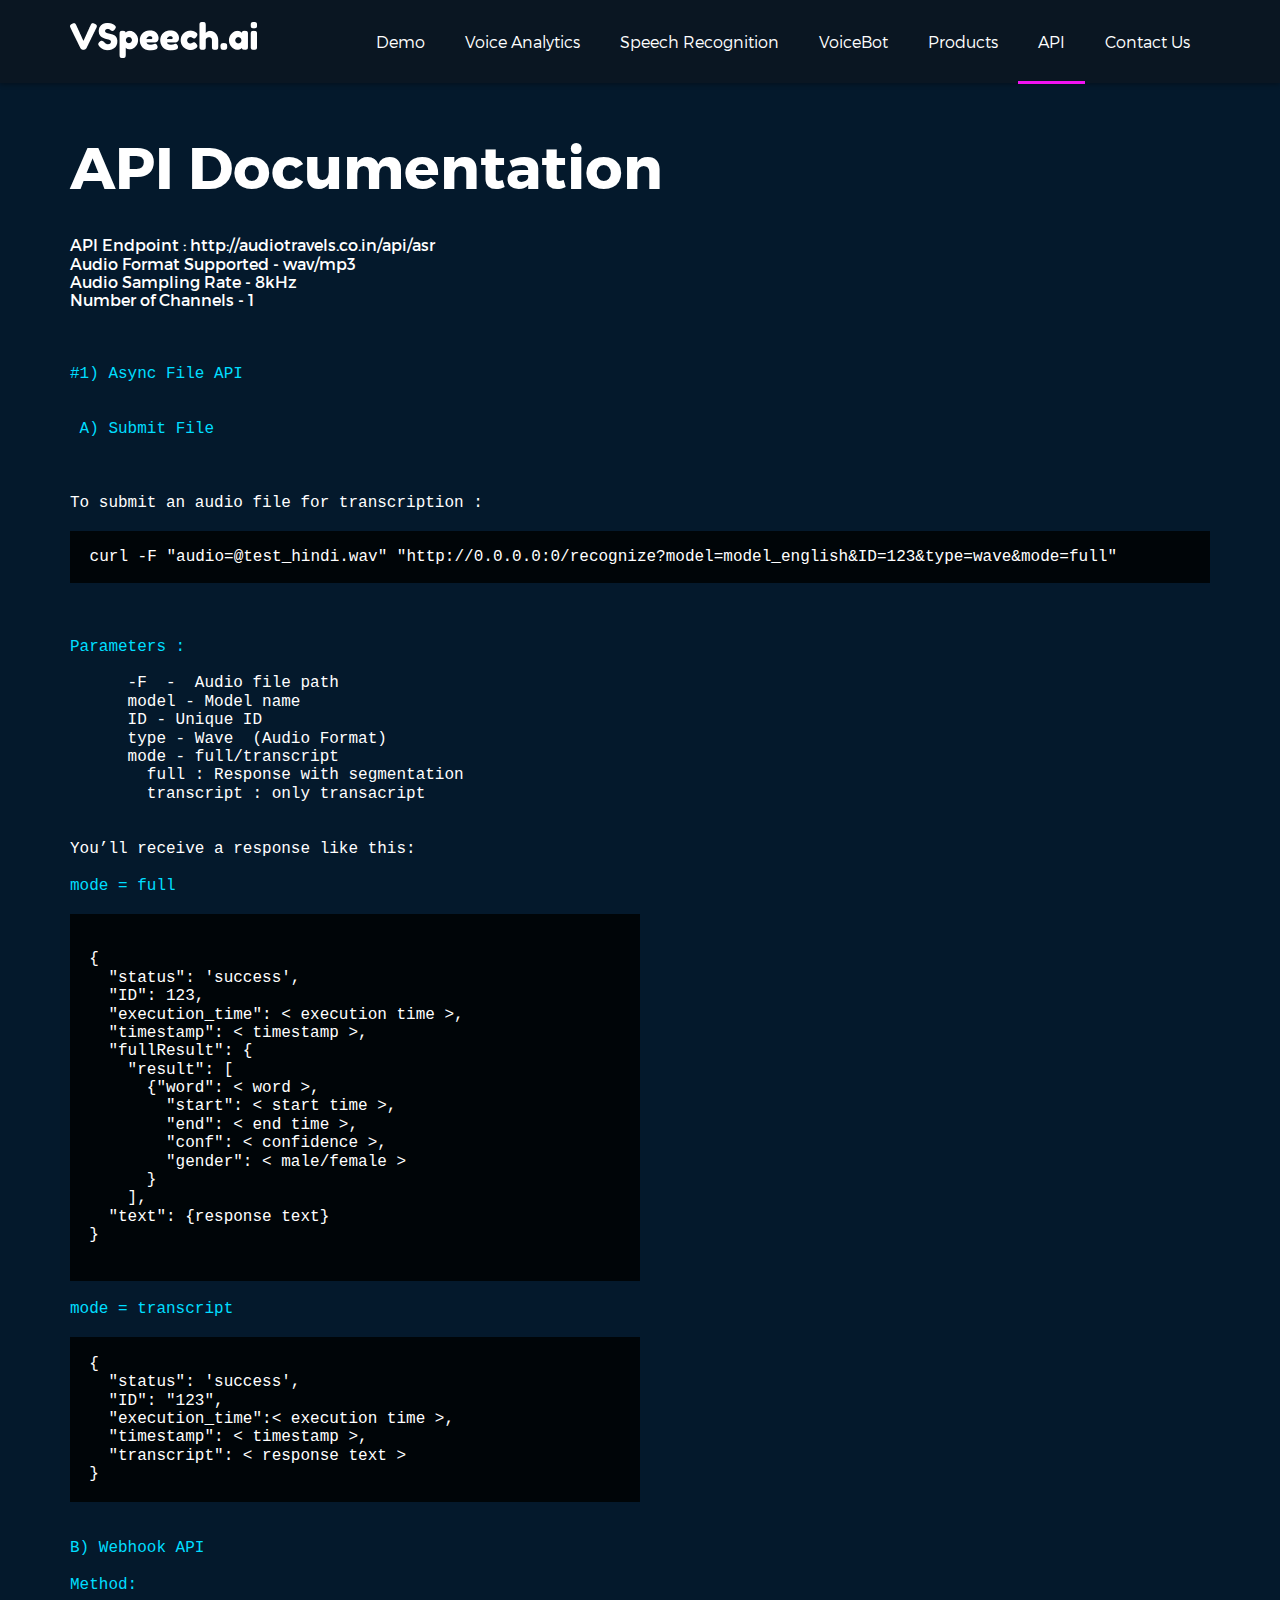
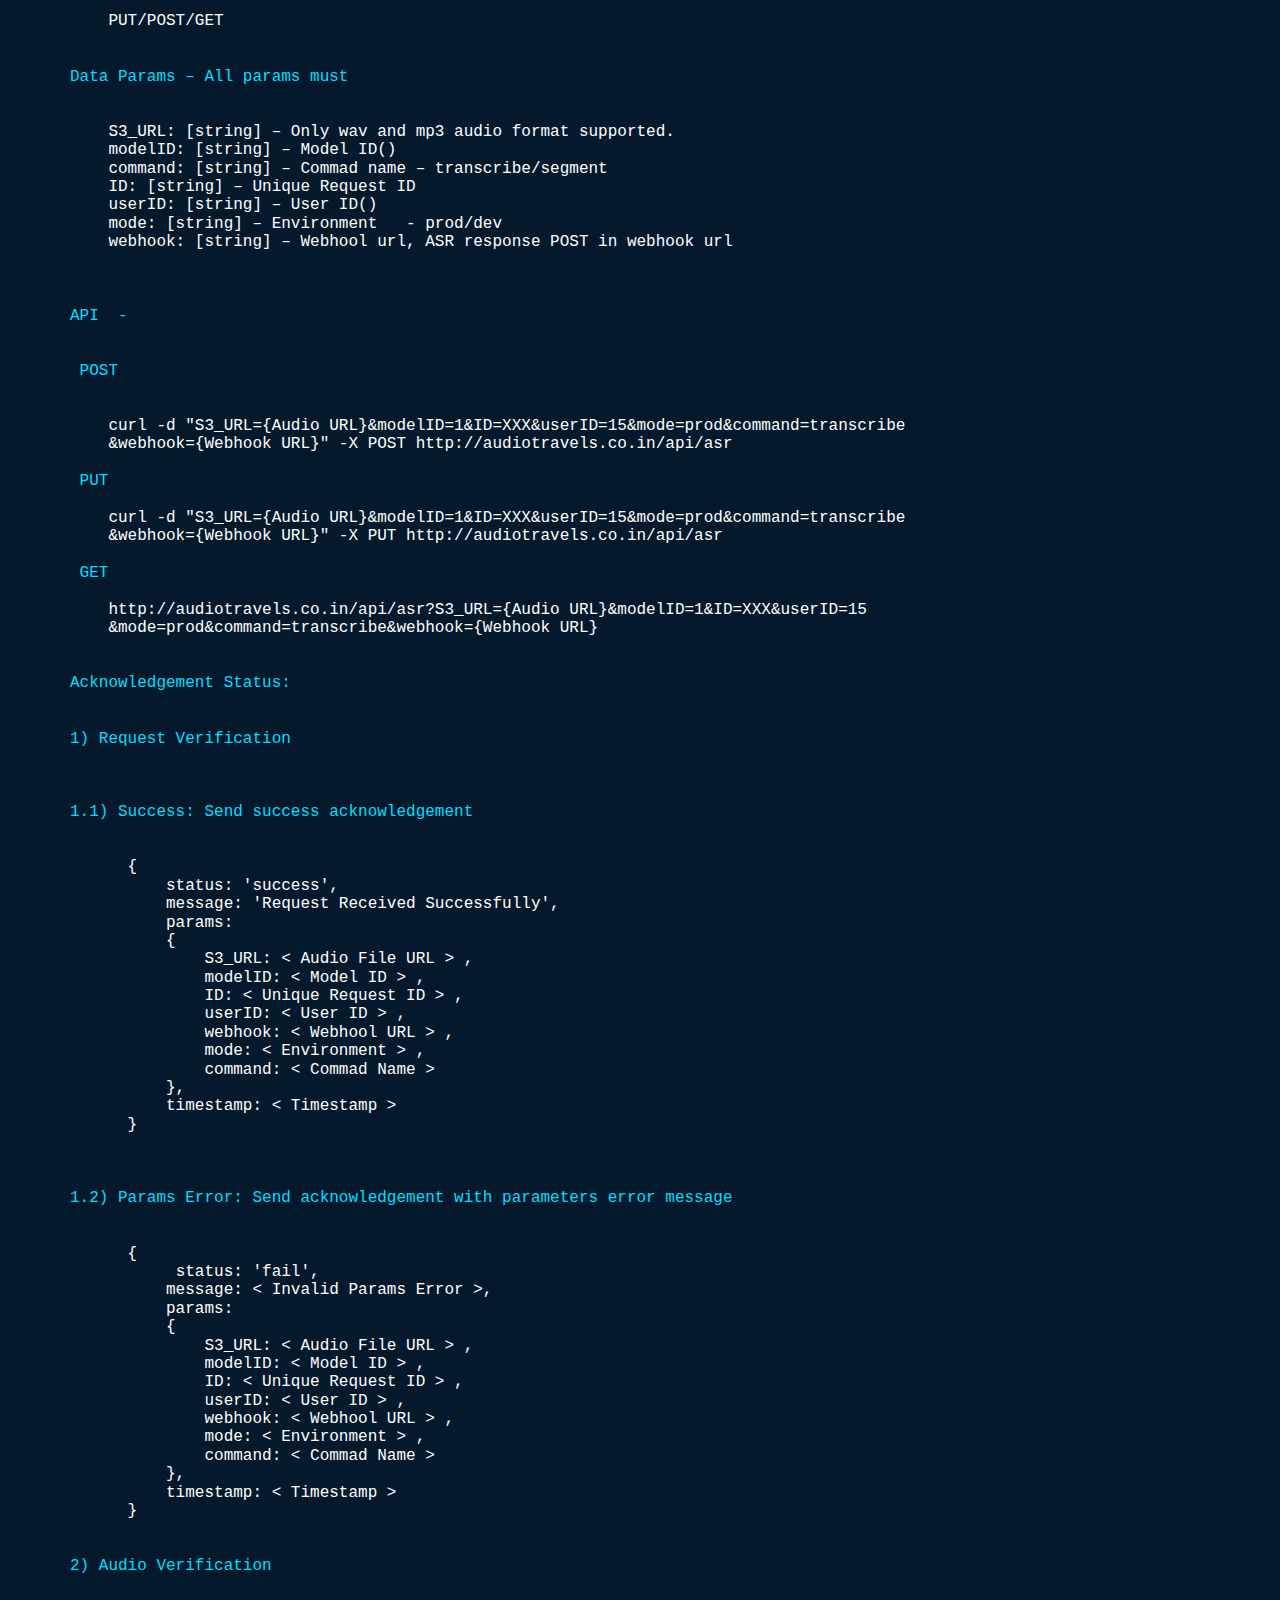
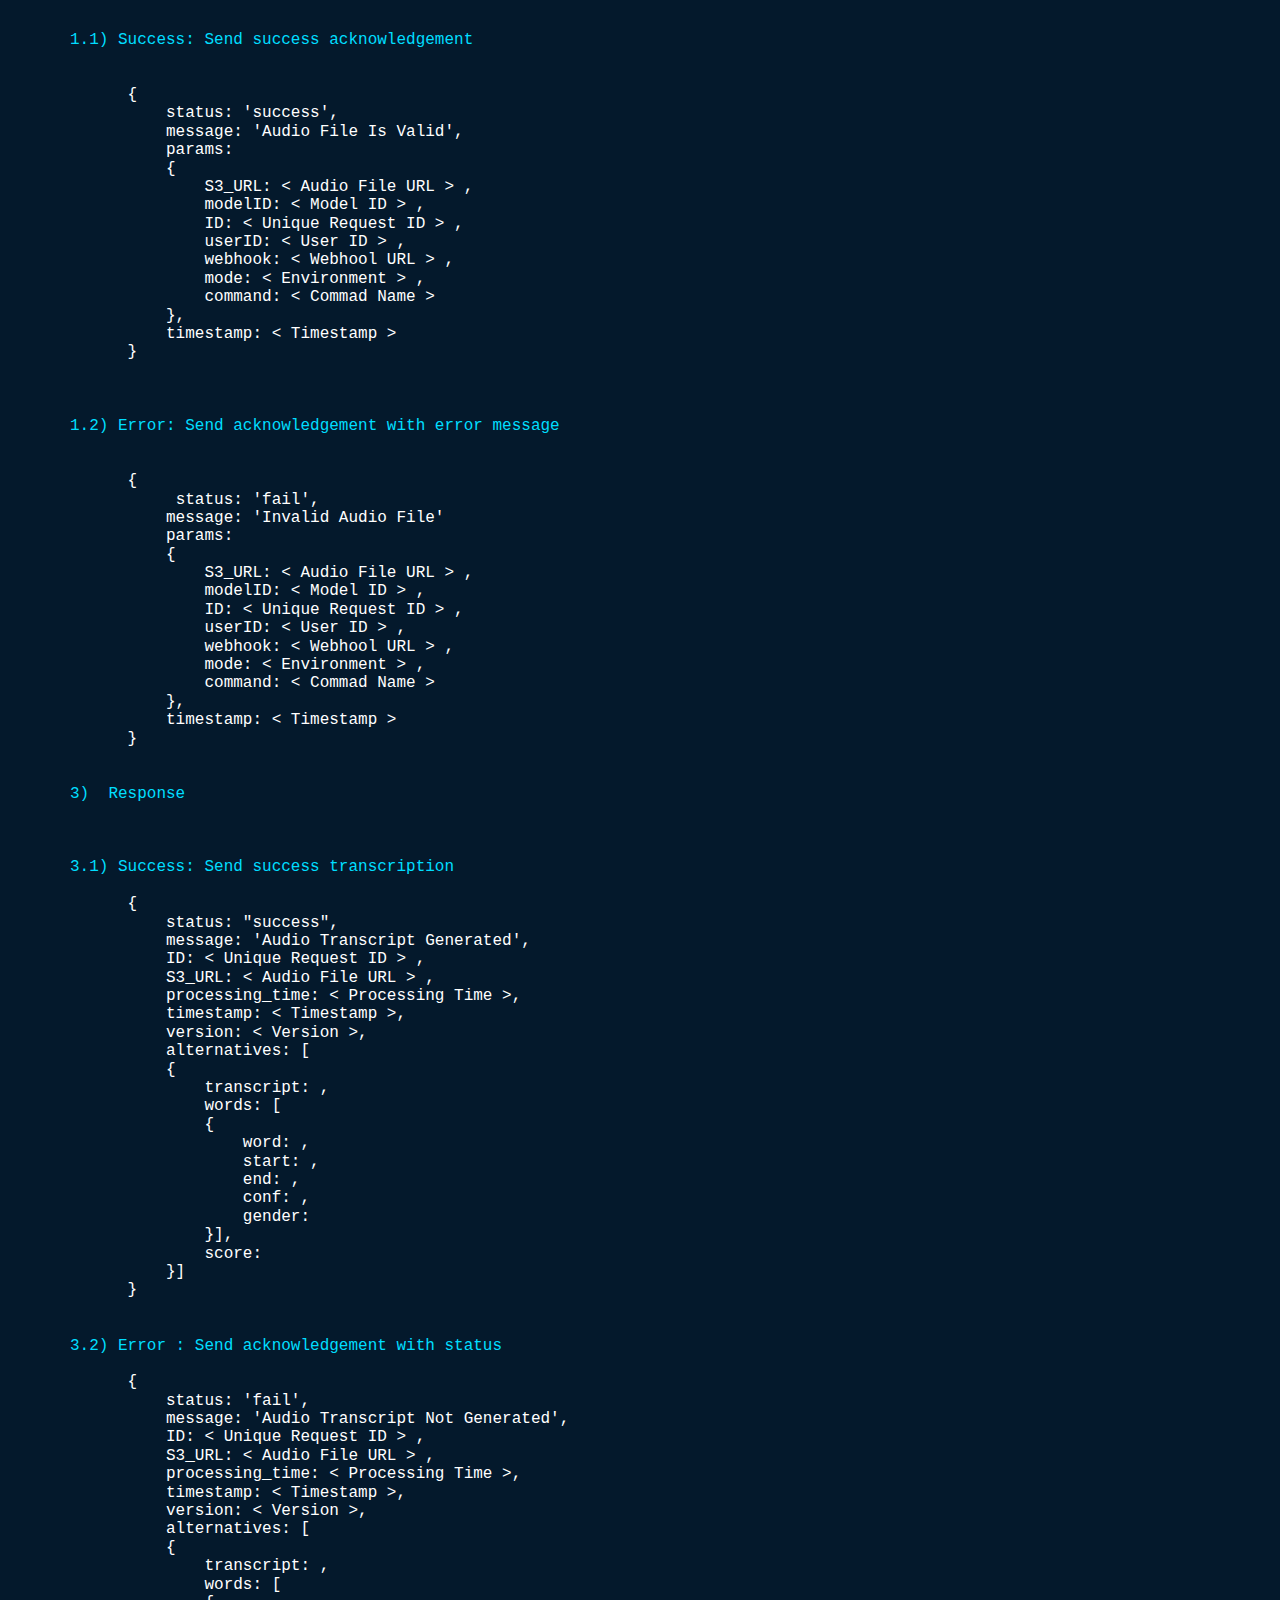
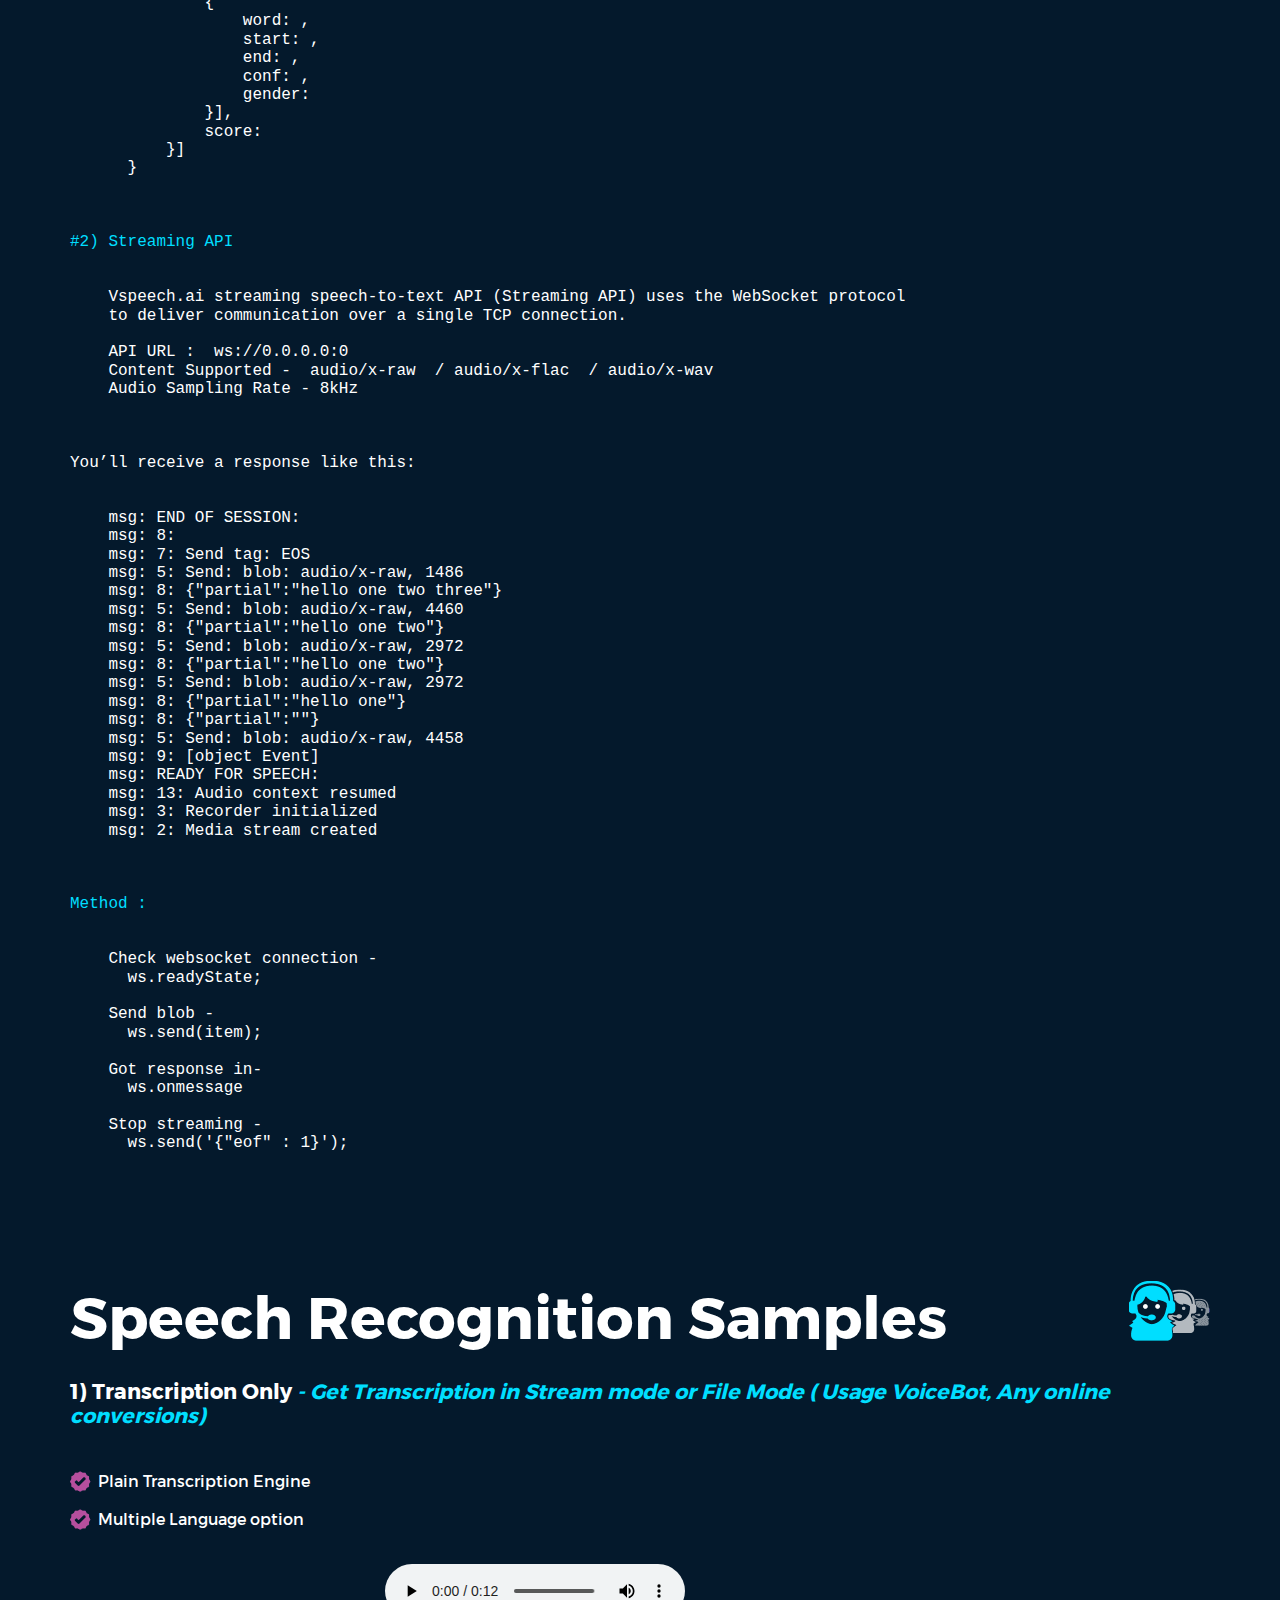
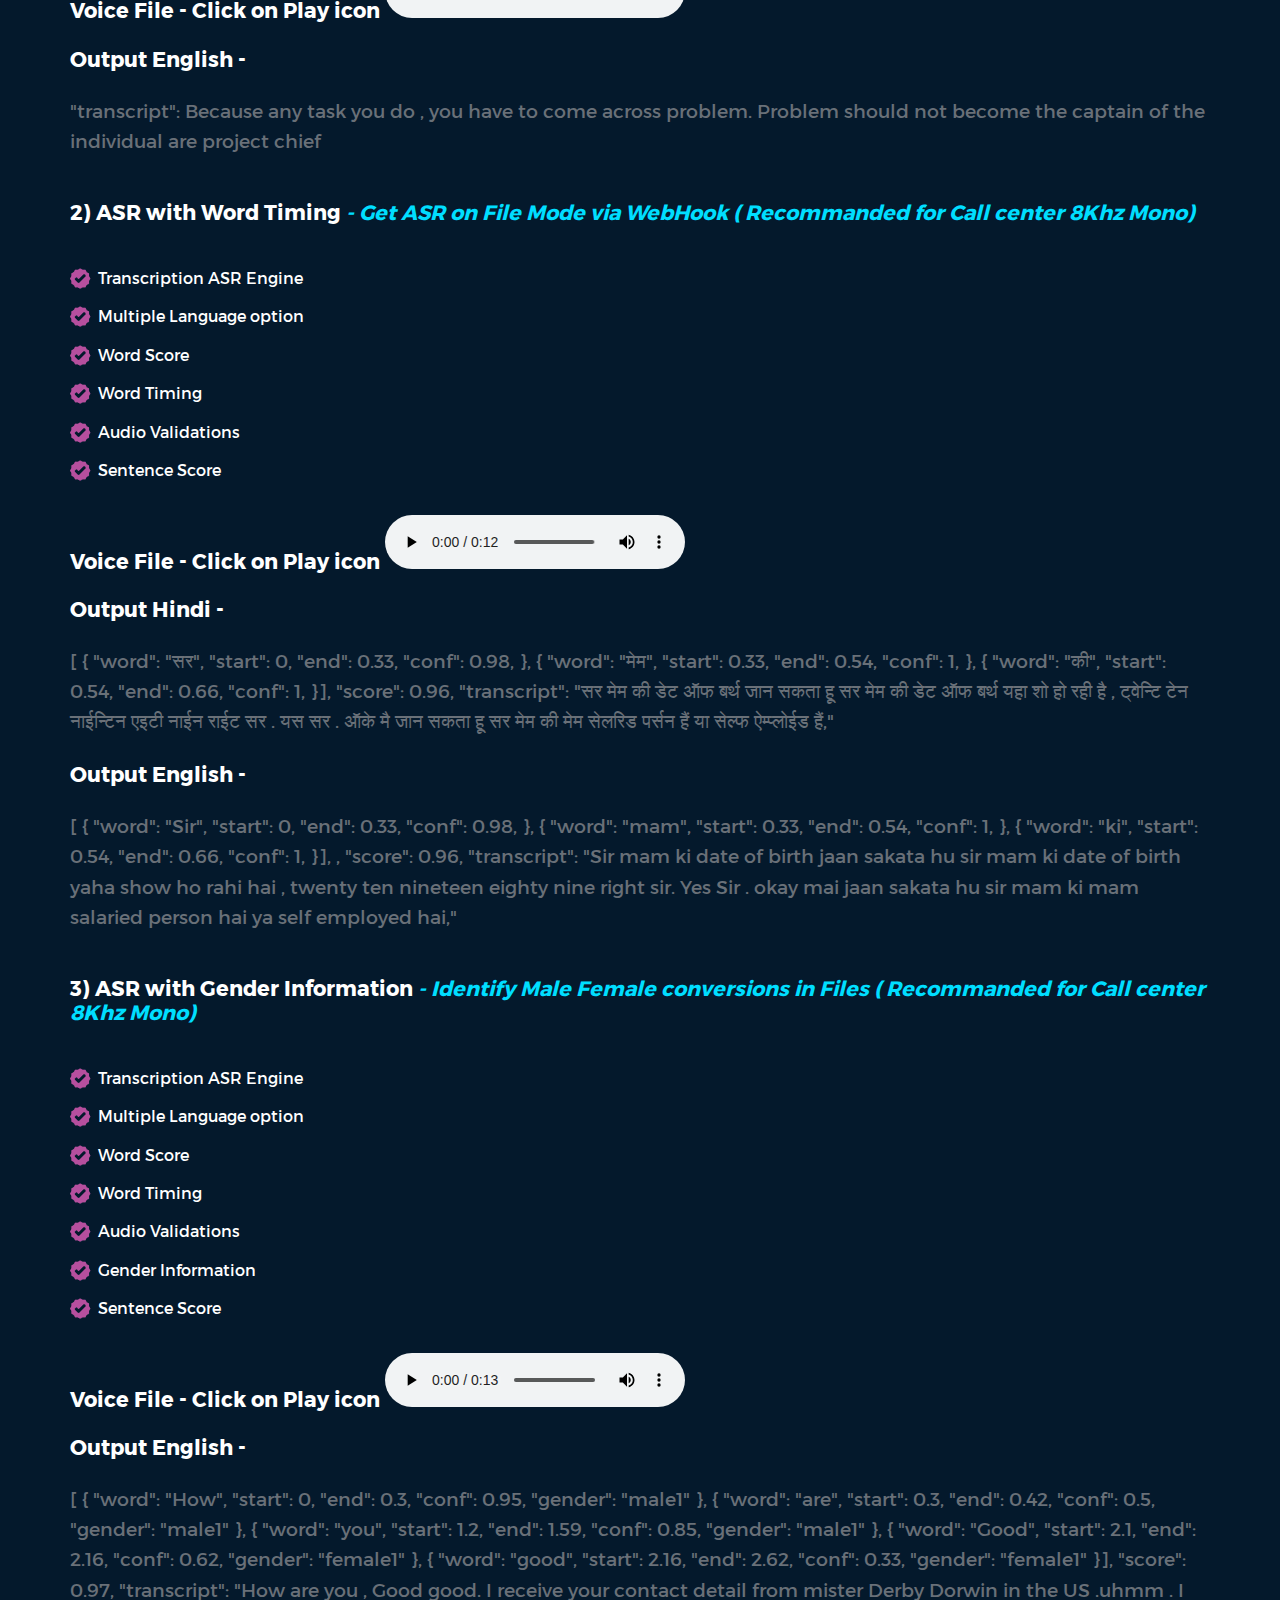
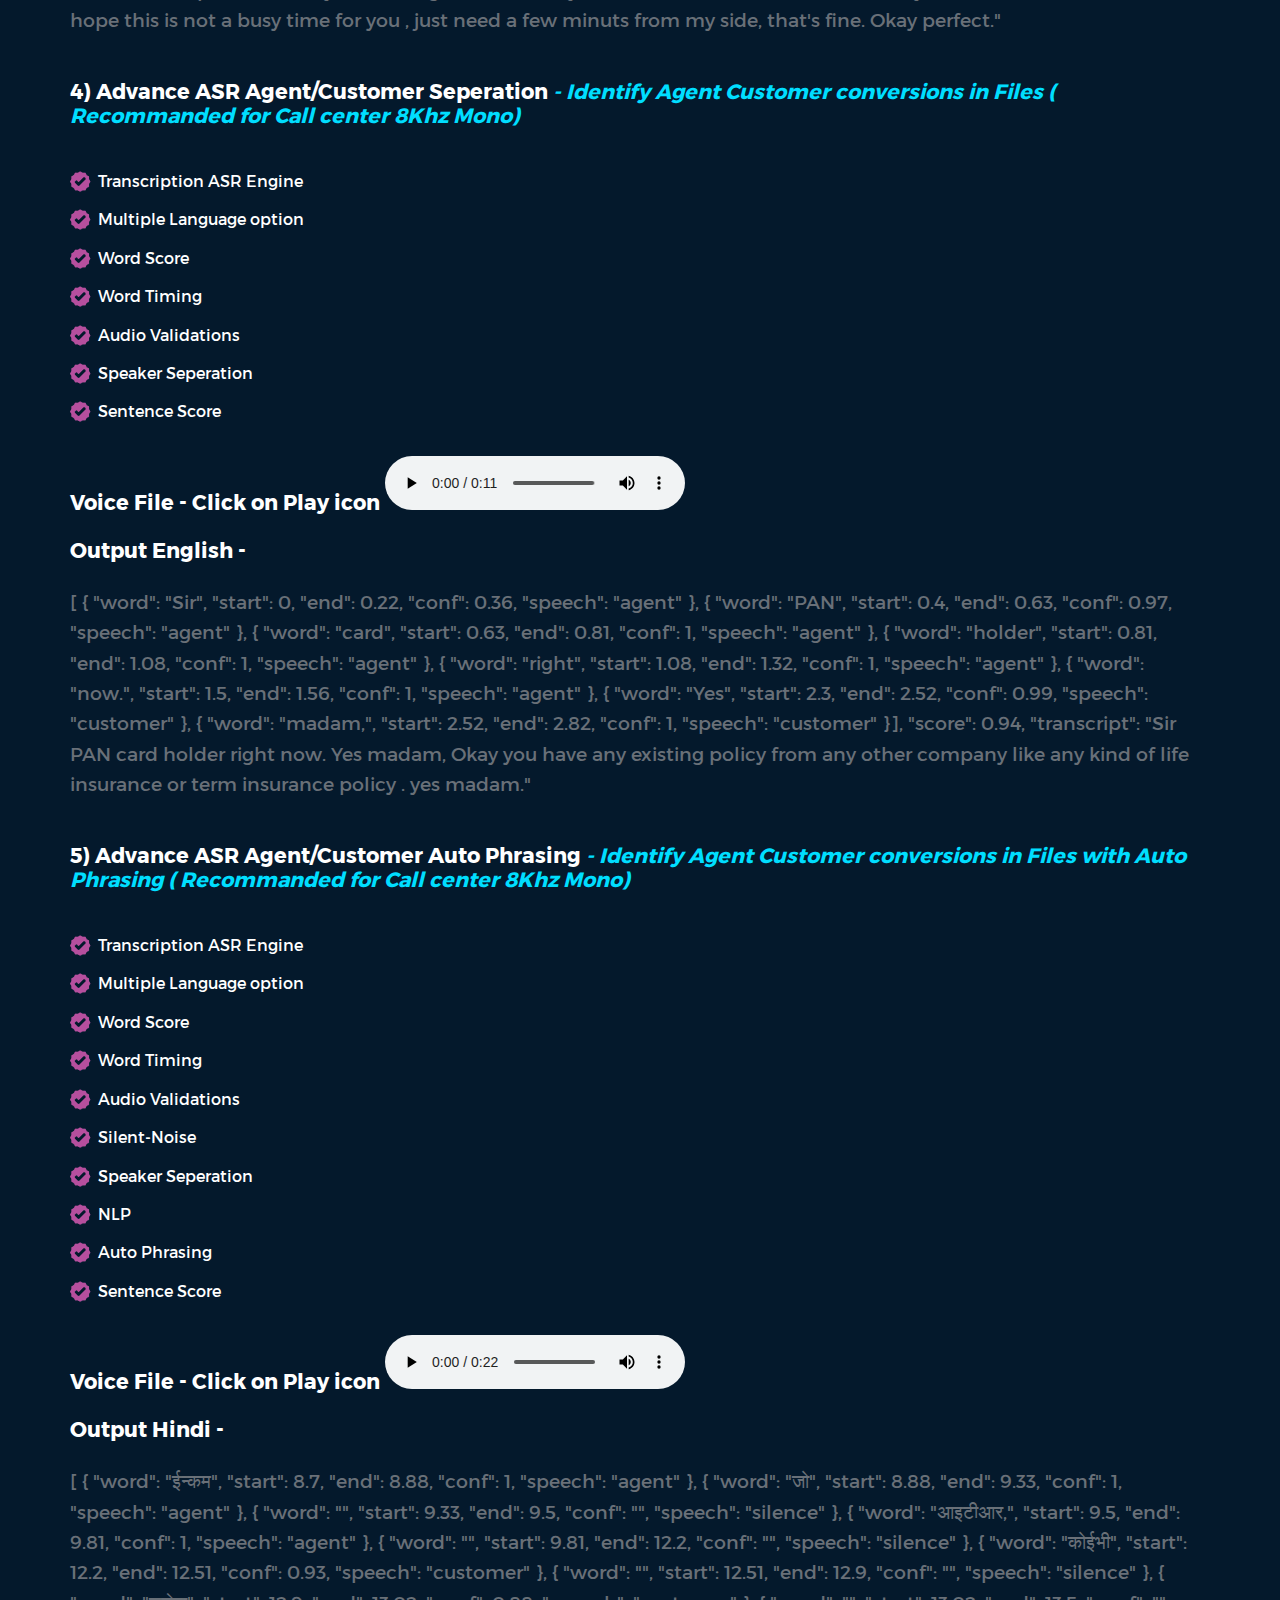
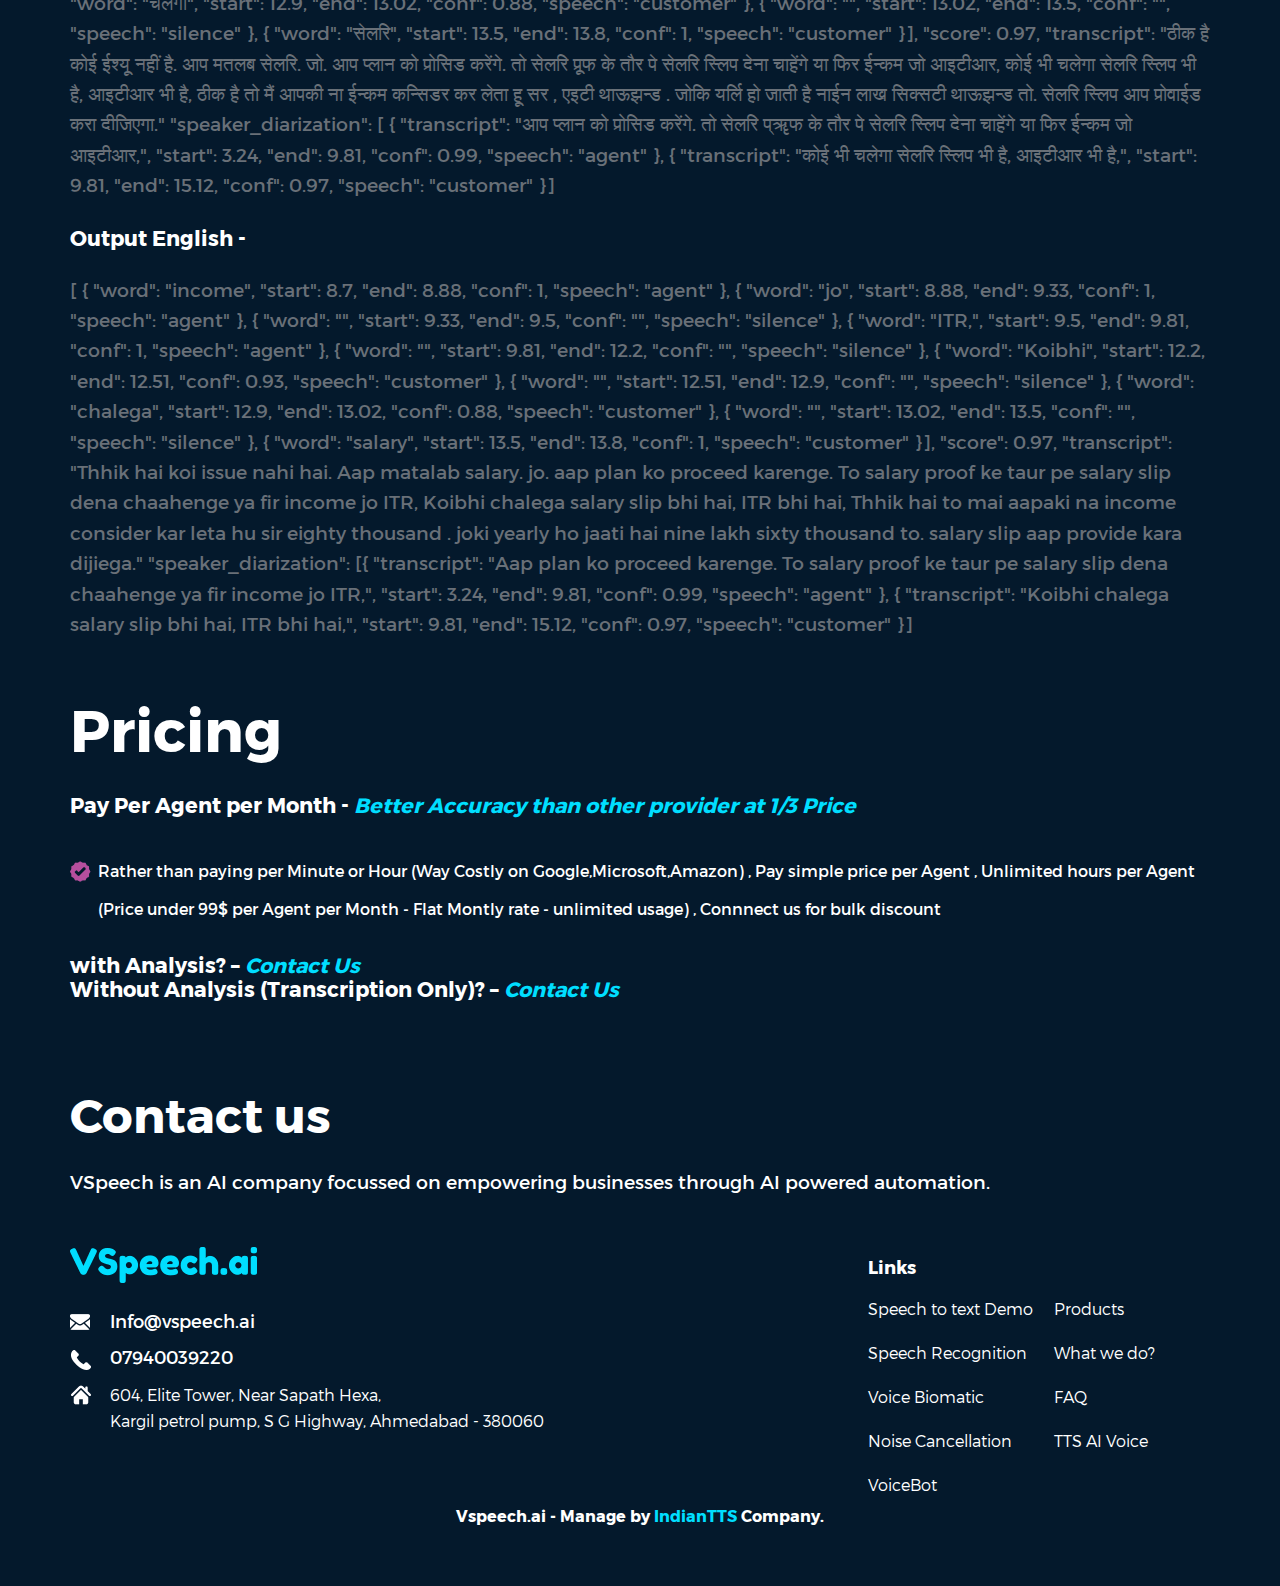
==== commit 89264f73: "first" ====
--- a/API.html
+++ b/API.html
@@ -102,9 +102,9 @@
       <nav>
         <ul>
             <li><a href="index.html#banner" >Demo</a></li>
-        <li><a href="VoiceAnalysis.html">Voice Analytics</a></li>
+        <li><a href="VoiceAnalytics.html">Voice Analytics</a></li>
 		<li><a href="ASR.html">Speech Recognition</a></li>
-		<li><a href="voicebot.html" >VoiceBot</a></li>
+		<li><a href="VoiceBot.html" >VoiceBot</a></li>
 		<li><a href="products.html" >Products</a></li>
         <li><a href="API.html" class="active">API</a></li>
         <li><a href="#contact-us">Contact Us</a></li>
@@ -946,9 +946,9 @@
         <ul>
           <li><a href="#banner">Speech to text Demo</a></li>
           <li><a href="ASR.html">Speech Recognition</a></li>
-          <li><a href="VoiceAnalysis.html">Voice Biomatic</a></li>
-          <li><a href="VoiceAnalysis.html">Noise Cancellation</a></li>
-          <li><a href="voicebot.html">VoiceBot</a></li>
+          <li><a href="VoiceBioMatic.html">Voice Biomatic</a></li>
+          <li><a href="NoiseCancellation.html">Noise Cancellation</a></li>
+          <li><a href="VoiceBot.html">VoiceBot</a></li>
           <li><a href="products.html">Products</a></li>
           <li><a href="index.html#solutions">What we do?</a></li>
           <li><a href="FAQ.html">FAQ</a></li>
--- a/assets/css/style.css
+++ b/assets/css/style.css
@@ -1,2201 +1,3059 @@
 @charset "UTF-8";
 @font-face {
-	font-family: "Montserrat";
-	src: url("fonts/Montserrat-Light.eot");
-	src: url("fonts/Montserrat-Light.eot?#iefix") format("embedded-opentype"), url("fonts/Montserrat-Light.woff") format("woff"), url("fonts/Montserrat-Light.ttf") format("truetype"), url("fonts/Montserrat-Light.svg#Montserrat-Light") format("svg");
-	font-weight: 300;
-	font-style: normal;
-}
+  font-family: "Montserrat";
+  src: url("fonts/Montserrat-Light.eot");
+  src: url("fonts/Montserrat-Light.eot?#iefix") format("embedded-opentype"), url("fonts/Montserrat-Light.woff") format("woff"), url("fonts/Montserrat-Light.ttf") format("truetype"), url("fonts/Montserrat-Light.svg#Montserrat-Light") format("svg");
+  font-weight: 300;
+  font-style: normal;
+}
+
 @font-face {
-	font-family: "Montserrat";
-	src: url("fonts/Montserrat-Regular.eot");
-	src: url("fonts/Montserrat-Regular.eot?#iefix") format("embedded-opentype"), url("fonts/Montserrat-Regular.woff") format("woff"), url("fonts/Montserrat-Regular.ttf") format("truetype"), url("fonts/Montserrat-Regular.svg#Montserrat-Regular") format("svg");
-	font-weight: normal;
-	font-style: normal;
-}
+  font-family: "Montserrat";
+  src: url("fonts/Montserrat-Regular.eot");
+  src: url("fonts/Montserrat-Regular.eot?#iefix") format("embedded-opentype"), url("fonts/Montserrat-Regular.woff") format("woff"), url("fonts/Montserrat-Regular.ttf") format("truetype"), url("fonts/Montserrat-Regular.svg#Montserrat-Regular") format("svg");
+  font-weight: normal;
+  font-style: normal;
+}
+
 @font-face {
-	font-family: "Montserrat";
-	src: url("fonts/Montserrat-Bold.eot");
-	src: url("fonts/Montserrat-Bold.eot?#iefix") format("embedded-opentype"), url("fonts/Montserrat-Bold.woff") format("woff"), url("fonts/Montserrat-Bold.ttf") format("truetype"), url("fonts/Montserrat-Bold.svg#Montserrat-Bold") format("svg");
-	font-weight: bold;
-	font-style: normal;
-}
+  font-family: "Montserrat";
+  src: url("fonts/Montserrat-Bold.eot");
+  src: url("fonts/Montserrat-Bold.eot?#iefix") format("embedded-opentype"), url("fonts/Montserrat-Bold.woff") format("woff"), url("fonts/Montserrat-Bold.ttf") format("truetype"), url("fonts/Montserrat-Bold.svg#Montserrat-Bold") format("svg");
+  font-weight: bold;
+  font-style: normal;
+}
+
 * {
-	padding: 0;
-	margin: 0;
-	-webkit-box-sizing: border-box;
-	box-sizing: border-box;
-}
+  padding: 0;
+  margin: 0;
+  -webkit-box-sizing: border-box;
+  box-sizing: border-box;
+}
+
 html {
-	font-size: 1rem;
-	scroll-behavior: smooth;
-}
+  font-size: 1rem;
+  scroll-behavior: smooth;
+}
+
 body {
-	font-family: "Montserrat", sans-serif !important;
-	-webkit-font-smoothing: antialiased;
-	-moz-osx-font-smoothing: grayscale;
-}
+  font-family: "Montserrat", sans-serif !important;
+  -webkit-font-smoothing: antialiased;
+  -moz-osx-font-smoothing: grayscale;
+}
+
 /* common functions scss */
 /* sprite icons */
-.sprite, ul.product-ul li::before {
-	background-image: url(../images/spritesheet.png);
-	background-repeat: no-repeat;
-	display: inline-block;
-}
+.sprite,
+ul.product-ul li::before {
+  background-image: url(../images/spritesheet.png);
+  background-repeat: no-repeat;
+  display: inline-block;
+}
+
 .sprite-accuracy {
-	width: 130px;
-	height: 132px;
-	background-position: -1px -1px;
-}
+  width: 130px;
+  height: 132px;
+  background-position: -1px -1px;
+}
+
 .sprite-acquire-customers {
-	width: 60px;
-	height: 59px;
-	background-position: -133px -1px;
-}
+  width: 60px;
+  height: 59px;
+  background-position: -133px -1px;
+}
+
 .sprite-address {
-	width: 22px;
-	height: 20px;
-	background-position: -195px -1px;
-}
+  width: 22px;
+  height: 20px;
+  background-position: -195px -1px;
+}
+
 .sprite-advisor {
-	width: 77px;
-	height: 76px;
-	background-position: -219px -1px;
-}
+  width: 77px;
+  height: 76px;
+  background-position: -219px -1px;
+}
+
 .sprite-b2b {
-	width: 166px;
-	height: 134px;
-	background-position: -133px -79px;
-}
+  width: 166px;
+  height: 134px;
+  background-position: -133px -79px;
+}
+
 .sprite-collector {
-	width: 81px;
-	height: 74px;
-	background-position: -298px -1px;
-}
+  width: 81px;
+  height: 74px;
+  background-position: -298px -1px;
+}
+
 .sprite-confidence-score {
-	width: 40px;
-	height: 40px;
-	background-position: -301px -77px;
-}
+  width: 40px;
+  height: 40px;
+  background-position: -301px -77px;
+}
+
 .sprite-conversation {
-	width: 26px;
-	height: 25px;
-	background-position: -343px -77px;
-}
+  width: 26px;
+  height: 25px;
+  background-position: -343px -77px;
+}
+
 .sprite-engage-customers {
-	width: 60px;
-	height: 60px;
-	background-position: -301px -119px;
-}
+  width: 60px;
+  height: 60px;
+  background-position: -301px -119px;
+}
+
 .sprite-footer-logo {
-	width: 187px;
-	height: 36px;
-	background-position: -1px -215px;
-}
+  width: 187px;
+  height: 36px;
+  background-position: -1px -215px;
+}
+
 .sprite-gold-bar {
-	width: 79px;
-	height: 63px;
-	background-position: -301px -181px;
-}
+  width: 79px;
+  height: 63px;
+  background-position: -301px -181px;
+}
+
 .sprite-humonitor {
-	width: 81px;
-	height: 60px;
-	background-position: -190px -246px;
-}
+  width: 81px;
+  height: 60px;
+  background-position: -190px -246px;
+}
+
 .sprite-language-processing {
-	width: 56px;
-	height: 43px;
-	background-position: -273px -246px;
-}
+  width: 56px;
+  height: 43px;
+  background-position: -273px -246px;
+}
+
 .sprite-left-arrows {
-	width: 76px;
-	height: 333px;
-	background-position: -382px -1px;
-}
+  width: 76px;
+  height: 333px;
+  background-position: -382px -1px;
+}
+
 .sprite-lexicon-dictionary {
-	width: 29px;
-	height: 42px;
-	background-position: -1px -370px;
-}
+  width: 29px;
+  height: 42px;
+  background-position: -1px -370px;
+}
+
 .sprite-live-streaming {
-	width: 40px;
-	height: 28px;
-	background-position: -32px -370px;
-}
+  width: 40px;
+  height: 28px;
+  background-position: -32px -370px;
+}
+
 .sprite-top-logo {
-	width: 187px;
-	height: 36px;
-	background-position: -74px -370px;
-}
+  width: 187px;
+  height: 36px;
+  background-position: -74px -370px;
+}
+
 .sprite-mail {
-	width: 20px;
-	height: 16px;
-	background-position: -263px -370px;
-}
+  width: 20px;
+  height: 16px;
+  background-position: -263px -370px;
+}
+
 .sprite-mic {
-	width: 26px;
-	height: 32px;
-	background-position: -285px -336px;
-}
+  width: 26px;
+  height: 32px;
+  background-position: -285px -336px;
+}
+
 .sprite-multilingual {
-	width: 95px;
-	height: 97px;
-	background-position: -313px -336px;
-}
+  width: 95px;
+  height: 97px;
+  background-position: -313px -336px;
+}
+
 .sprite-phone {
-	width: 22px;
-	height: 21px;
-	background-position: -410px -336px;
-}
+  width: 22px;
+  height: 21px;
+  background-position: -410px -336px;
+}
+
 .sprite-phone-call {
-	width: 26px;
-	height: 26px;
-	background-position: -434px -336px;
-}
+  width: 26px;
+  height: 26px;
+  background-position: -434px -336px;
+}
+
 .sprite-predictive-analytics {
-	width: 60px;
-	height: 60px;
-	background-position: -410px -364px;
-}
-.sprite-product-tick, ul.product-ul li::before {
-	width: 21px;
-	height: 21px;
-	background-position: -1px -156px;
-}
+  width: 60px;
+  height: 60px;
+  background-position: -410px -364px;
+}
+
+.sprite-product-tick,
+ul.product-ul li::before {
+  width: 21px;
+  height: 21px;
+  background-position: -1px -156px;
+}
+
 .sprite-product-avatar {
-	width: 138px;
-	height: 95px;
-	background-position: -10px -255px;
-}
+  width: 138px;
+  height: 95px;
+  background-position: -10px -255px;
+}
+
 .sprite-speaker-diarization {
-	width: 39px;
-	height: 39px;
-	background-position: -1px -426px;
-}
+  width: 39px;
+  height: 39px;
+  background-position: -1px -426px;
+}
+
 .sprite-speech-ai {
-	width: 26px;
-	height: 26px;
-	background-position: -42px -426px;
-}
+  width: 26px;
+  height: 26px;
+  background-position: -42px -426px;
+}
+
 .sprite-speech-analytics {
-	width: 60px;
-	height: 58px;
-	background-position: -70px -426px;
-}
+  width: 60px;
+  height: 58px;
+  background-position: -70px -426px;
+}
+
 .sprite-speech-recognition {
-	width: 56px;
-	height: 51px;
-	background-position: -132px -426px;
-}
+  width: 56px;
+  height: 51px;
+  background-position: -132px -426px;
+}
+
 .sprite-support-customers {
-	width: 60px;
-	height: 57px;
-	background-position: -190px -426px;
-}
+  width: 60px;
+  height: 57px;
+  background-position: -190px -426px;
+}
+
 .sprite-text-analytics {
-	width: 57px;
-	height: 60px;
-	background-position: -252px -426px;
-}
+  width: 57px;
+  height: 60px;
+  background-position: -252px -426px;
+}
+
+.sprite-solution {
+  width: 75px;
+  height: 75px;
+  background-position: -1px -488px;
+}
+
+.sprite-speak-noise {
+  width: 57px;
+  height: 75px;
+  background-position: -243px -490px;
+}
+
+.sprite-listen-noise {
+  width: 75px;
+  height: 79px;
+  background-position: -390px -490px;
+}
+
+.sprite-voice-bot {
+  width: 75px;
+  height: 57px;
+  background-position: -3px -572px;
+}
+
+.sprite-works-everywhere {
+  width: 75px;
+  height: 75px;
+  background-position: -84px -560px;
+}
+
+.sprite-most-secure {
+  width: 75px;
+  height: 75px;
+  background-position: -306px -490px;
+}
+
+.sprite-biomatic {
+  width: 75px;
+  height: 75px;
+  background-position: -252px -426px;
+}
+
+.sprite-recognize-speaker {
+  width: 75px;
+  height: 75px;
+  background-position: -156px -490px;
+}
+
+.sprite-speaker {
+  width: 75px;
+  height: 59px;
+  background-position: -80px -492px;
+}
+
+.sprite-multilingual2 {
+  width: 75px;
+  height: 75px;
+  background-position: -163px -562px;
+}
+
+.sprite-human-agent {
+  width: 75px;
+  height: 75px;
+  background-position: -243px -575px;
+}
+
+.sprite-noise-reduction {
+  width: 75px;
+  height: 54px;
+  background-position: -313px -436px;
+}
+
+.sprite-communication {
+  width: 70px;
+  height: 75px;
+  background-position: -326px -575px;
+}
+
+.sprite-converstation-search {
+  width: 75px;
+  height: 66px;
+  background-position: -258px -656px;
+}
+
+.sprite-support-calls {
+  width: 75px;
+  height: 75px;
+  background-position: -168px -646px;
+}
+
+.sprite-customize-reports {
+  width: 75px;
+  height: 71px;
+  background-position: -88px -652px;
+}
+
+.sprite-speech-text {
+  width: 75px;
+  height: 66px;
+  background-position: -4px -655px;
+}
+
 .sprite-timestamp-generation {
-	width: 39px;
-	height: 41px;
-	background-position: -410px -426px;
-}
+  width: 39px;
+  height: 41px;
+  background-position: -410px -426px;
+}
+
 .sprite-price-icon {
-	width: 60px;
-	height: 60px;
-	background-position: -47px -143px;
-}
+  width: 60px;
+  height: 60px;
+  background-position: -47px -143px;
+}
+
 /* Head and Banner section */
-#banner, #banner-product {
-	background: url(../images/banner.jpg) center 15px no-repeat #04192c;
-	width: 100%;
-}
-#banner.product-banner, #banner-product.product-banner {
-	background: #04192c;
-}
+#banner,
+#banner-product {
+  background: url(../images/banner.jpg) center 15px no-repeat #04192c;
+  width: 100%;
+}
+
+#banner.product-banner,
+#banner-product.product-banner {
+  background: #04192c;
+}
+
 header {
-	background-color: #0a1622;
-	-webkit-box-shadow: 0px 2px 4.55px 0.45px rgba(0, 0, 0, 0.3);
-	box-shadow: 0px 2px 4.55px 0.45px rgba(0, 0, 0, 0.3);
-}
+  background-color: #0a1622;
+  -webkit-box-shadow: 0px 2px 4.55px 0.45px rgba(0, 0, 0, 0.3);
+  box-shadow: 0px 2px 4.55px 0.45px rgba(0, 0, 0, 0.3);
+}
+
 header .container {
-	display: -webkit-box;
-	display: -ms-flexbox;
-	display: flex;
-	-webkit-box-orient: horizontal;
-	-webkit-box-direction: normal;
-	-ms-flex-direction: row;
-	flex-direction: row;
-	-webkit-box-pack: justify;
-	-ms-flex-pack: justify;
-	justify-content: space-between;
-	-webkit-box-align: center;
-	-ms-flex-align: center;
-	align-items: center;
-}
- @media only screen and (max-width: 767px) {
-header .container {
-	-webkit-box-orient: vertical;
-	-webkit-box-direction: normal;
-	-ms-flex-direction: column;
-	flex-direction: column;
-}
-}
+  display: -webkit-box;
+  display: -ms-flexbox;
+  display: flex;
+  -webkit-box-orient: horizontal;
+  -webkit-box-direction: normal;
+  -ms-flex-direction: row;
+  flex-direction: row;
+  -webkit-box-pack: justify;
+  -ms-flex-pack: justify;
+  justify-content: space-between;
+  -webkit-box-align: center;
+  -ms-flex-align: center;
+  align-items: center;
+}
+
 header .logo {
-	padding: 22px 0;
-}
-.container {
-	padding: 0 15px;
-	max-width: 1170px;
-	width: 100%;
-	margin: auto;
-}
-nav ul {
-	display: -webkit-inline-box;
-	display: -ms-inline-flexbox;
-	display: inline-flex;
-}
-nav li {
-	list-style: none;
-}
-nav li a {
-	color: #fff;
-	text-decoration: none;
-	padding: 0 20px 30px 20px;
-	font-weight: 300;
-	font-size: 1rem;
-}
-nav li a:hover, nav li a:focus, nav li a:active, nav li a.active {
-	border-bottom: 3px solid #f112f1;
-	color: #fff !important;
-}
-.banner-content {
-	padding: 3rem 0 7rem;
-}
-.banner-content h1 {
-	font-size: 3.7rem;
-	color: #fff;
-	margin: 0 0 2.3rem;
-}
-.banner-main-content {
-	display: -webkit-box;
-	display: -ms-flexbox;
-	display: flex;
-	-webkit-box-orient: horizontal;
-	-webkit-box-direction: normal;
-	-ms-flex-direction: row;
-	flex-direction: row;
-}
- @media only screen and (max-width: 767px) {
-.banner-main-content {
-	-webkit-box-orient: vertical;
-	-webkit-box-direction: normal;
-	-ms-flex-direction: column;
-	flex-direction: column;
-}
-}
-.banner-left-content {
-	-webkit-box-flex: 58%;
-	-ms-flex: 58%;
-	flex: 58%;
-	display: -webkit-box;
-	display: -ms-flexbox;
-	display: flex;
-	-webkit-box-orient: horizontal;
-	-webkit-box-direction: normal;
-	-ms-flex-direction: row;
-	flex-direction: row;
-	-ms-flex-wrap: wrap;
-	flex-wrap: wrap;
-}
- @media only screen and (max-width: 767px) {
-.banner-left-content {
-	-webkit-box-orient: vertical;
-	-webkit-box-direction: normal;
-	-ms-flex-direction: column;
-	flex-direction: column;
-}
-}
-.voice-wrap {
-	-webkit-box-flex: 15%;
-	-ms-flex: 15%;
-	flex: 15%;
-}
-.voice-wrap h4.voice {
-	color: #fff;
-	font-size: 1.1rem;
-	font-weight: bold;
-	text-transform: uppercase;
-	padding: 15px 0 0;
-}
-.svg-wrap {
-	background-color: #00deff;
-	width: 70%;
-	border-radius: 5px;
-	padding: 10px 0;
-	position: relative;
-}
-.svg-wrap::after {
-	top: 100%;
-	right: 15%;
-	border: solid transparent;
-	content: " ";
-	height: 0;
-	width: 0;
-	position: absolute;
-	pointer-events: none;
-	border-color: rgba(136, 183, 213, 0);
-	border-top-color: #00deff;
-	border-width: 7px;
-	margin-left: -7px;
-}
-.svg-wrap #bars {
-	display: -webkit-box;
-	display: -ms-flexbox;
-	display: flex;
-	-webkit-box-pack: center;
-	-ms-flex-pack: center;
-	justify-content: center;
-	-webkit-box-align: center;
-	-ms-flex-align: center;
-	align-items: center;
-	height: 35px;/*     background: black; */
-}
-.svg-wrap .bar {
-	background: #01172c;
-	bottom: 1px;
-	height: 3px;
-	width: 5px;
-	margin: 0px 3px;
-	border-radius: 3px;
-	-webkit-animation: sound 0ms -600ms linear infinite alternate;
-	animation: sound 0ms -600ms linear infinite alternate;
-}
- @-webkit-keyframes sound {
- 0% {
- opacity: 0.35;
- height: 3px;
-}
- 100% {
- opacity: 1;
- height: 30px;
-}
-}
- @keyframes sound {
- 0% {
- opacity: 0.35;
- height: 3px;
-}
- 100% {
- opacity: 1;
- height: 30px;
-}
-}
-.svg-wrap .bar:nth-child(1) {
-	left: 1px;
-	-webkit-animation-duration: 474ms;
-	animation-duration: 474ms;
-}
-.svg-wrap .bar:nth-child(2) {
-	left: 15px;
-	-webkit-animation-duration: 433ms;
-	animation-duration: 433ms;
-}
-.svg-wrap .bar:nth-child(3) {
-	left: 29px;
-	-webkit-animation-duration: 407ms;
-	animation-duration: 407ms;
-}
-.svg-wrap .bar:nth-child(4) {
-	left: 43px;
-	-webkit-animation-duration: 458ms;
-	animation-duration: 458ms;
-}
-.collector-wrap {
-	-webkit-box-flex: 85%;
-	-ms-flex: 85%;
-	flex: 85%;
-	padding-left: 90px;
-	position: relative;
-}
-.left-arrows {
-	position: absolute;
-	left: 0;
-}
-.collector {
-	padding: 0 0 50px 105px;
-	position: relative;
-}
-.collector.last {
-	padding-bottom: 0;
-}
-.collector .collector-sprite {
-	position: absolute;
-	left: 0;
-	text-align: center;
-}
-.collector h3 {
-	color: #00deff;
-	font-weight: normal;
-	font-size: 1.6rem;
-	padding: 0 0 15px;
-}
-.collector p {
-	color: #fff;
-	font-size: 1.3rem;
-	line-height: 2rem;
-}
-.cta {
-	-webkit-box-flex: 100%;
-	-ms-flex: 100%;
-	flex: 100%;
-	position: relative;
-	z-index: 1;
-	top: -30px;
-}
-.cta .btn {
-	margin-right: 1rem;
-	width: 25%;
-	margin-bottom: 12px;
-}
-.btn {
-	font-weight: bold;
-	display: inline-block;
-	text-align: center;
-	vertical-align: middle;
-	border-radius: 0.15rem;
-	padding: 0.75rem 1rem;
-	cursor: pointer;
-	text-decoration: none;
-	border: 2px solid #f112f1;
-	color: #fff;
-	-webkit-transition: 0.4s;
-	transition: 0.4s;
-	background-color: #f112f1;
-	padding: 1rem 1.1rem;
-}
-.btn:hover, .btn:focus, .btn:active {
-	background-color: rgba(241, 18, 241, 0.14);
-}
-.btn.btn-primary {
-	background-color: rgba(241, 18, 241, 0.14);
-}
-.btn.btn-primary:hover, .btn.btn-primary:focus, .btn.btn-primary:active {
-	background-color: #f112f1;
-}
-.btn.btn-api {
-	background-color: rgba(241, 18, 241, 0.14);
-	color: #f112f1;
-	padding: 0.7rem 1.8rem;
-}
-.btn.btn-api:hover, .btn.btn-api:focus, .btn.btn-api:active {
-	background-color: #f112f1;
-	color: #fff;
-}
-.banner-right-content {
-	background-color: rgba(0, 0, 0, 0.54);
-	padding: 40px;
-	border-radius: 10px;
-	-webkit-box-flex: 42%;
-	-ms-flex: 42%;
-	flex: 42%;
-}
-.select-language-wrap {
-	display: -webkit-box;
-	display: -ms-flexbox;
-	display: flex;
-	-webkit-box-orient: horizontal;
-	-webkit-box-direction: normal;
-	-ms-flex-direction: row;
-	flex-direction: row;
-	-webkit-box-pack: justify;
-	-ms-flex-pack: justify;
-	justify-content: space-between;
-}
- @media only screen and (max-width: 767px) {
-.select-language-wrap {
-	-webkit-box-orient: vertical;
-	-webkit-box-direction: normal;
-	-ms-flex-direction: column;
-	flex-direction: column;
-}
-}
-.select-language-wrap span {
-	color: #fff;
-	font-size: 1rem;
-	-ms-flex-item-align: center;
-	-ms-grid-row-align: center;
-	align-self: center;
-}
-.select-language-wrap .box {
-	display: block;
-	width: 60%;
-	position: relative;
-}
-.select-language-wrap .box::before {
-	content: "◣";
-	position: absolute;
-	top: 14px;
-	right: 14px;
-	-webkit-transform: rotate(-45deg);
-	transform: rotate(-45deg);
-	text-align: center;
-	font-size: 0.5rem;
-	color: #8b9ba1;
-	pointer-events: none;
-}
-.select-language-wrap .box select {
-	-webkit-appearance: none;
-	-moz-appearance: none;
-	appearance: none;
-	background-color: rgba(0, 222, 255, 0.1);
-	width: 100%;
-	text-indent: 0.01px;
-	-webkit-transition: border-color 0.15s ease-in-out 0s, -webkit-box-shadow 0.15s ease-in-out 0s;
-	transition: border-color 0.15s ease-in-out 0s, -webkit-box-shadow 0.15s ease-in-out 0s;
-	transition: border-color 0.15s ease-in-out 0s, box-shadow 0.15s ease-in-out 0s;
-	transition: border-color 0.15s ease-in-out 0s, box-shadow 0.15s ease-in-out 0s, -webkit-box-shadow 0.15s ease-in-out 0s;
-	border-radius: 0.2rem;
-	white-space: nowrap;
-	overflow: hidden;
-	text-overflow: ellipsis;
-	color: #fff;
-	cursor: pointer;
-	font-size: 1rem;
-	border: 2px solid rgba(0, 222, 255, 0.3);
-	padding: 10px;
-}
-.select-language-wrap .box select option {
-	background-color: rgba(0, 0, 0, 0.8);
-}
-.speak-wrap {
-	margin: 30px auto;
-	width: 90px;
-	height: 90px;
-	border-radius: 50%;
-	border: 2px solid #00deff;
-	display: -webkit-box;
-	display: -ms-flexbox;
-	display: flex;
-	-webkit-box-align: center;
-	-ms-flex-align: center;
-	align-items: center;
-	-webkit-box-pack: center;
-	-ms-flex-pack: center;
-	justify-content: center;
-	background-color: rgba(0, 222, 255, 0.2);
-}
-.speech-appears-wrap {
-	background-color: rgba(0, 27, 34, 0.74);
-	color: #fff;
-	padding: 15px 20px;
-	height: 150px;
-}
-.speech-appears-wrap #dfl-txt {
-	font-weight: 300;
-	font-size: 1.2rem;
-	opacity: 0.54;
-	text-align: center;
-	width: 100%;
-	height: 100%;
-	display: inline-block;
-	padding: 15px 0;
-}
-.speech-appears-wrap #result-txt {
-	font-weight: 300;
-	font-size: 1.2rem;
-	opacity: 0.84;
-	text-align: center;
-	width: 100%;
-	height: 100%;
-	/*display: inline-block;*/
-	padding: 15px 0;
-}
-.phone-call-wrap ul {
-	display: -webkit-box;
-	display: -ms-flexbox;
-	display: flex;
-	-webkit-box-orient: horizontal;
-	-webkit-box-direction: normal;
-	-ms-flex-direction: row;
-	flex-direction: row;
-	-webkit-box-pack: justify;
-	-ms-flex-pack: justify;
-	justify-content: space-between;
-	padding: 30px 0 0;
-}
- @media only screen and (max-width: 767px) {
-.phone-call-wrap ul {
-	-webkit-box-orient: vertical;
-	-webkit-box-direction: normal;
-	-ms-flex-direction: column;
-	flex-direction: column;
-}
-}
-.phone-call-wrap ul li {
-	list-style: none;
-	text-align: center;
-}
-.phone-call-wrap ul li span {
-	width: 60px;
-	height: 60px;
-	margin: auto auto 10px auto;
-	border-radius: 50%;
-	border: 2px solid #00deff;
-	display: -webkit-box;
-	display: -ms-flexbox;
-	display: flex;
-	-webkit-box-align: center;
-	-ms-flex-align: center;
-	align-items: center;
-	-webkit-box-pack: center;
-	-ms-flex-pack: center;
-	justify-content: center;
-	background-color: rgba(0, 222, 255, 0.2);
-}
-.phone-call-wrap ul li h6 {
-	color: #fff;
-	font-size: 1rem;
-	font-weight: normal;
-}
-/* Partner with VSpeech section */
-#partner-vspeech, #solutions, #features, #boost-business, footer {
-	padding: 60px 0;
-}
-.title-h2 {
-	font-size: 3rem;
-	color: #01172c;
-	font-weight: bold;
-	padding: 0 0 25px;
-}
-.partner-blocks-wrap {
-	display: -webkit-box;
-	display: -ms-flexbox;
-	display: flex;
-	-webkit-box-orient: horizontal;
-	-webkit-box-direction: normal;
-	-ms-flex-direction: row;
-	flex-direction: row;
-	-webkit-box-pack: justify;
-	-ms-flex-pack: justify;
-	justify-content: space-between;
-	padding: 40px 0 0;
-}
- @media only screen and (max-width: 767px) {
-.partner-blocks-wrap {
-	-webkit-box-orient: vertical;
-	-webkit-box-direction: normal;
-	-ms-flex-direction: column;
-	flex-direction: column;
-}
-}
-.partner-block {
-	width: 340px;
-	height: 405px;
-	padding: 0 30px;
-	border-radius: 10px;
-	-webkit-box-shadow: 0px 5px 11.04px 0.96px rgba(0, 0, 0, 0.1);
-	box-shadow: 0px 5px 11.04px 0.96px rgba(0, 0, 0, 0.1);
-	text-align: center;
-	background-color: #fff;
-	-webkit-transform: perspective(1px) translateZ(0);
-	transform: perspective(1px) translateZ(0);
-	-webkit-transition-duration: 0.3s;
-	transition-duration: 0.3s;
-	-webkit-transition-property: -webkit-transform;
-	transition-property: -webkit-transform;
-	transition-property: transform;
-	transition-property: transform, -webkit-transform;
-}
-.partner-block:hover {
-	-webkit-transform: scale(1.05);
-	transform: scale(1.05);
-}
-.partner-block p {
-	color: #697078;
-	font-weight: 300;
-	line-height: 1.6rem;
-	font-size: 0.95rem;
-}
- @media only screen and (max-width: 767px) {
-.partner-block p {
-	font-size: 1.2rem;
-	line-height: 2rem;
-}
-}
-.partner-block .title-h4 {
-	padding: 25px 0 20px;
-}
-.sprite-block {
-	padding: 50px 0 0;
-	height: 184px;
-}
-.title-h4 {
-	color: #697078;
-	font-size: 1.2rem;
-	font-weight: normal;
-	line-height: 1.9rem;
-}
-.footer-line {
-	color: #fefefe;
-	font-size: 1.0rem;
-	font-weight: normal;
-	line-height: 1.9rem;
-	margin-top: 20px;
-}
-.footer-line span {
-	color: #00deff;
-}
-.title-h4.dark {
-	color: #01172c;
-}
-.condition {
-	padding: 50px 0 0;
-	text-align: center;
-}
-.condition p {
-	line-height: 1.6rem;
-	font-weight: 300;
-	color: #a2a6aa;
-}
-/* solutions section */
-.solutions-blocks-wrap {
-	position: relative;
-	background: url(../images/best-price.png) center 60px no-repeat;
-	width: 100%;
-	min-height: 580px;
-	padding: 40px 0 0;
-}
-.solutions-blocks-wrap .best-price-img {
-	display: none;
-}
-.solutions-block {
-	    position: absolute;
-    top: 10px;
-    right: 0;
-    text-align: center;
-    border: 1px solid #f0f0f0;
-    border-radius: 10px;
-    padding: 30px 22px;
-    max-width: 160px;
-    width: 100%;
-    min-height: 130px;
-    display: -webkit-box;
-    display: -ms-flexbox;
-    display: flex;
+  padding: 22px 0;
+}
+
+@media only screen and (max-width: 767px) {
+  header .container {
     -webkit-box-orient: vertical;
     -webkit-box-direction: normal;
     -ms-flex-direction: column;
     flex-direction: column;
+  }
+}
+
+.container {
+  padding: 0 15px;
+  max-width: 1170px;
+  width: 100%;
+  margin: auto;
+}
+
+nav ul {
+  display: -webkit-inline-box;
+  display: -ms-inline-flexbox;
+  display: inline-flex;
+}
+
+nav li {
+  list-style: none;
+}
+
+nav li a {
+  color: #fff;
+  text-decoration: none;
+  padding: 0 20px 30px 20px;
+  font-weight: 300;
+  font-size: 1rem;
+}
+
+nav li a:hover, nav li a:focus, nav li a:active, nav li a.active {
+  border-bottom: 3px solid #f112f1;
+  color: #fff !important;
+}
+
+.banner-content {
+  padding: 3rem 0 5rem;
+}
+
+.banner-content h1 {
+  font-size: 3.7rem;
+  color: #fff;
+  margin: 0 0 2.3rem;
+}
+
+.banner-main-content {
+  display: -webkit-box;
+  display: -ms-flexbox;
+  display: flex;
+  -webkit-box-orient: horizontal;
+  -webkit-box-direction: normal;
+  -ms-flex-direction: row;
+  flex-direction: row;
+}
+
+@media only screen and (max-width: 767px) {
+  .banner-main-content {
+    -webkit-box-orient: vertical;
+    -webkit-box-direction: normal;
+    -ms-flex-direction: column;
+    flex-direction: column;
+  }
+}
+
+.banner-left-content {
+  -webkit-box-flex: 58%;
+  -ms-flex: 58%;
+  flex: 58%;
+  display: -webkit-box;
+  display: -ms-flexbox;
+  display: flex;
+  -webkit-box-orient: horizontal;
+  -webkit-box-direction: normal;
+  -ms-flex-direction: row;
+  flex-direction: row;
+  -ms-flex-wrap: wrap;
+  flex-wrap: wrap;
+}
+
+@media only screen and (max-width: 767px) {
+  .banner-left-content {
+    -webkit-box-orient: vertical;
+    -webkit-box-direction: normal;
+    -ms-flex-direction: column;
+    flex-direction: column;
+  }
+}
+
+.voice-wrap {
+  -webkit-box-flex: 15%;
+  -ms-flex: 15%;
+  flex: 15%;
+}
+
+.voice-wrap h4.voice {
+  color: #fff;
+  font-size: 1.1rem;
+  font-weight: bold;
+  text-transform: uppercase;
+  padding: 15px 0 0;
+}
+
+.svg-wrap {
+  background-color: #00deff;
+  width: 70%;
+  border-radius: 5px;
+  padding: 10px 0;
+  position: relative;
+}
+
+.svg-wrap::after {
+  top: 100%;
+  right: 15%;
+  border: solid transparent;
+  content: " ";
+  height: 0;
+  width: 0;
+  position: absolute;
+  pointer-events: none;
+  border-color: rgba(136, 183, 213, 0);
+  border-top-color: #00deff;
+  border-width: 7px;
+  margin-left: -7px;
+}
+
+.svg-wrap #bars {
+  display: -webkit-box;
+  display: -ms-flexbox;
+  display: flex;
+  -webkit-box-pack: center;
+  -ms-flex-pack: center;
+  justify-content: center;
+  -webkit-box-align: center;
+  -ms-flex-align: center;
+  align-items: center;
+  height: 35px;
+  /*     background: black; */
+}
+
+.svg-wrap .bar {
+  background: #01172c;
+  bottom: 1px;
+  height: 3px;
+  width: 5px;
+  margin: 0px 3px;
+  border-radius: 3px;
+  -webkit-animation: sound 0ms -600ms linear infinite alternate;
+  animation: sound 0ms -600ms linear infinite alternate;
+}
+
+.svg-wrap .bar:nth-child(1) {
+  left: 1px;
+  -webkit-animation-duration: 474ms;
+  animation-duration: 474ms;
+}
+
+.svg-wrap .bar:nth-child(2) {
+  left: 15px;
+  -webkit-animation-duration: 433ms;
+  animation-duration: 433ms;
+}
+
+.svg-wrap .bar:nth-child(3) {
+  left: 29px;
+  -webkit-animation-duration: 407ms;
+  animation-duration: 407ms;
+}
+
+.svg-wrap .bar:nth-child(4) {
+  left: 43px;
+  -webkit-animation-duration: 458ms;
+  animation-duration: 458ms;
+}
+
+@-webkit-keyframes sound {
+  0% {
+    opacity: 0.35;
+    height: 3px;
+  }
+  100% {
+    opacity: 1;
+    height: 30px;
+  }
+}
+
+@keyframes sound {
+  0% {
+    opacity: 0.35;
+    height: 3px;
+  }
+  100% {
+    opacity: 1;
+    height: 30px;
+  }
+}
+
+.collector-wrap {
+  -webkit-box-flex: 85%;
+  -ms-flex: 85%;
+  flex: 85%;
+  padding-left: 90px;
+  position: relative;
+}
+
+.left-arrows {
+  position: absolute;
+  left: 0;
+}
+
+.collector {
+  padding: 0 0 50px 105px;
+  position: relative;
+}
+
+.collector.last {
+  padding-bottom: 0;
+}
+
+.collector .collector-sprite {
+  position: absolute;
+  left: 0;
+  text-align: center;
+}
+
+.collector h3 {
+  color: #00deff;
+  font-weight: normal;
+  font-size: 1.6rem;
+  padding: 0 0 15px;
+}
+
+.collector p {
+  color: #fff;
+  font-size: 1.3rem;
+  line-height: 2rem;
+}
+
+.cta {
+  -webkit-box-flex: 100%;
+  -ms-flex: 100%;
+  flex: 100%;
+  position: relative;
+  z-index: 1;
+  top: -30px;
+}
+
+.cta .btn {
+  margin-right: 1rem;
+  width: 25%;
+  margin-bottom: 12px;
+}
+
+.btn {
+  font-weight: bold;
+  display: inline-block;
+  text-align: center;
+  vertical-align: middle;
+  border-radius: 0.15rem;
+  padding: 0.75rem 1rem;
+  cursor: pointer;
+  text-decoration: none;
+  border: 2px solid #f112f1;
+  color: #fff;
+  -webkit-transition: 0.4s;
+  transition: 0.4s;
+  background-color: #f112f1;
+  padding: 1rem 1.1rem;
+}
+
+.btn:hover, .btn:focus, .btn:active {
+  background-color: rgba(241, 18, 241, 0.14);
+}
+
+.btn.btn-primary {
+  background-color: rgba(241, 18, 241, 0.14);
+}
+
+.btn.btn-primary:hover, .btn.btn-primary:focus, .btn.btn-primary:active {
+  background-color: #f112f1;
+}
+
+.btn.btn-api {
+  background-color: rgba(241, 18, 241, 0.14);
+  color: #f112f1;
+  padding: 0.7rem 1.8rem;
+}
+
+.btn.btn-api:hover, .btn.btn-api:focus, .btn.btn-api:active {
+  background-color: #f112f1;
+  color: #fff;
+}
+
+.banner-right-content {
+  background-color: rgba(0, 0, 0, 0.54);
+  padding: 40px;
+  border-radius: 10px;
+  -webkit-box-flex: 42%;
+  -ms-flex: 42%;
+  flex: 42%;
+}
+
+.select-language-wrap {
+  display: -webkit-box;
+  display: -ms-flexbox;
+  display: flex;
+  -webkit-box-orient: horizontal;
+  -webkit-box-direction: normal;
+  -ms-flex-direction: row;
+  flex-direction: row;
+  -webkit-box-pack: justify;
+  -ms-flex-pack: justify;
+  justify-content: space-between;
+}
+
+.select-language-wrap span {
+  color: #fff;
+  font-size: 1rem;
+  -ms-flex-item-align: center;
+  -ms-grid-row-align: center;
+  align-self: center;
+}
+
+.select-language-wrap .box {
+  display: block;
+  width: 60%;
+  position: relative;
+}
+
+.select-language-wrap .box::before {
+  content: "◣";
+  position: absolute;
+  top: 14px;
+  right: 14px;
+  -webkit-transform: rotate(-45deg);
+  transform: rotate(-45deg);
+  text-align: center;
+  font-size: 0.5rem;
+  color: #8b9ba1;
+  pointer-events: none;
+}
+
+.select-language-wrap .box select {
+  -webkit-appearance: none;
+  -moz-appearance: none;
+  appearance: none;
+  background-color: rgba(0, 222, 255, 0.1);
+  width: 100%;
+  text-indent: 0.01px;
+  -webkit-transition: border-color 0.15s ease-in-out 0s,+ -webkit-box-shadow 0.15s ease-in-out 0s;
+  transition: border-color 0.15s ease-in-out 0s,+ -webkit-box-shadow 0.15s ease-in-out 0s;
+  transition: border-color 0.15s ease-in-out 0s,+ box-shadow 0.15s ease-in-out 0s;
+  transition: border-color 0.15s ease-in-out 0s,+ box-shadow 0.15s ease-in-out 0s,+ -webkit-box-shadow 0.15s ease-in-out 0s;
+  transition: border-color 0.15s ease-in-out 0s,+ box-shadow 0.15s ease-in-out 0s, -webkit-box-shadow 0.15s ease-in-out 0s;
+  border-radius: 0.2rem;
+  white-space: nowrap;
+  overflow: hidden;
+  text-overflow: ellipsis;
+  color: #fff;
+  cursor: pointer;
+  font-size: 1rem;
+  border: 2px solid rgba(0, 222, 255, 0.3);
+  padding: 10px;
+}
+
+.select-language-wrap .box select option {
+  background-color: rgba(0, 0, 0, 0.8);
+}
+
+@media only screen and (max-width: 767px) {
+  .select-language-wrap {
+    -webkit-box-orient: vertical;
+    -webkit-box-direction: normal;
+    -ms-flex-direction: column;
+    flex-direction: column;
+  }
+}
+
+.speak-wrap {
+  margin: 30px auto;
+  width: 90px;
+  height: 90px;
+  border-radius: 50%;
+  border: 2px solid #00deff;
+  display: -webkit-box;
+  display: -ms-flexbox;
+  display: flex;
+  -webkit-box-align: center;
+  -ms-flex-align: center;
+  align-items: center;
+  -webkit-box-pack: center;
+  -ms-flex-pack: center;
+  justify-content: center;
+  background-color: rgba(0, 222, 255, 0.2);
+}
+
+.speech-appears-wrap {
+  background-color: rgba(0, 27, 34, 0.74);
+  color: #fff;
+  padding: 15px 20px;
+  height: 150px;
+}
+
+.speech-appears-wrap #dfl-txt {
+  font-weight: 300;
+  font-size: 1.2rem;
+  opacity: 0.54;
+  text-align: center;
+  width: 100%;
+  height: 100%;
+  display: inline-block;
+  padding: 15px 0;
+}
+
+.speech-appears-wrap #result-txt {
+  font-weight: 300;
+  font-size: 1.2rem;
+  opacity: 0.84;
+  text-align: center;
+  width: 100%;
+  height: 100%;
+  /*display: inline-block;*/
+  padding: 15px 0;
+}
+
+.phone-call-wrap ul {
+  display: -webkit-box;
+  display: -ms-flexbox;
+  display: flex;
+  -webkit-box-orient: horizontal;
+  -webkit-box-direction: normal;
+  -ms-flex-direction: row;
+  flex-direction: row;
+  -webkit-box-pack: justify;
+  -ms-flex-pack: justify;
+  justify-content: space-between;
+  padding: 30px 0 0;
+}
+
+.phone-call-wrap ul li {
+  list-style: none;
+  text-align: center;
+}
+
+.phone-call-wrap ul li span {
+  width: 60px;
+  height: 60px;
+  margin: auto auto 10px auto;
+  border-radius: 50%;
+  border: 2px solid #00deff;
+  display: -webkit-box;
+  display: -ms-flexbox;
+  display: flex;
+  -webkit-box-align: center;
+  -ms-flex-align: center;
+  align-items: center;
+  -webkit-box-pack: center;
+  -ms-flex-pack: center;
+  justify-content: center;
+  background-color: rgba(0, 222, 255, 0.2);
+}
+
+.phone-call-wrap ul li h6 {
+  color: #fff;
+  font-size: 1rem;
+  font-weight: normal;
+}
+
+@media only screen and (max-width: 767px) {
+  .phone-call-wrap ul {
+    -webkit-box-orient: vertical;
+    -webkit-box-direction: normal;
+    -ms-flex-direction: column;
+    flex-direction: column;
+  }
+}
+
+/* Partner with VSpeech section */
+#partner-vspeech,
+#solutions,
+#features,
+#boost-business,
+footer,
+.analysis-features,
+.voiceBot-working-wrap,
+.problem-solution {
+  padding: 60px 0;
+}
+
+.title-h2 {
+  font-size: 3rem;
+  color: #01172c;
+  font-weight: bold;
+  padding: 0 0 25px;
+}
+
+.partner-blocks-wrap {
+  display: -webkit-box;
+  display: -ms-flexbox;
+  display: flex;
+  -webkit-box-orient: horizontal;
+  -webkit-box-direction: normal;
+  -ms-flex-direction: row;
+  flex-direction: row;
+  -webkit-box-pack: justify;
+  -ms-flex-pack: justify;
+  justify-content: space-between;
+  padding: 40px 0 0;
+}
+
+@media only screen and (max-width: 767px) {
+  .partner-blocks-wrap {
+    -webkit-box-orient: vertical;
+    -webkit-box-direction: normal;
+    -ms-flex-direction: column;
+    flex-direction: column;
+  }
+}
+
+.partner-block {
+  width: 340px;
+  height: 405px;
+  padding: 0 30px;
+  border-radius: 10px;
+  -webkit-box-shadow: 0px 5px 11.04px 0.96px rgba(0, 0, 0, 0.1);
+  box-shadow: 0px 5px 11.04px 0.96px rgba(0, 0, 0, 0.1);
+  text-align: center;
+  background-color: #fff;
+  -webkit-transform: perspective(1px) translateZ(0);
+  transform: perspective(1px) translateZ(0);
+  -webkit-transition-duration: 0.3s;
+  transition-duration: 0.3s;
+  -webkit-transition-property: -webkit-transform;
+  transition-property: -webkit-transform;
+  transition-property: transform;
+  transition-property: transform, -webkit-transform;
+}
+
+.partner-block:hover {
+  -webkit-transform: scale(1.05);
+  transform: scale(1.05);
+}
+
+.partner-block p {
+  color: #697078;
+  font-weight: 300;
+  line-height: 1.6rem;
+  font-size: 0.95rem;
+}
+
+.partner-block .title-h4 {
+  padding: 25px 0 20px;
+}
+
+@media only screen and (max-width: 767px) {
+  .partner-block p {
+    font-size: 1.2rem;
+    line-height: 2rem;
+  }
+}
+
+.sprite-block {
+  padding: 50px 0 0;
+  height: 184px;
+}
+
+.title-h4 {
+  color: #697078;
+  font-size: 1.2rem;
+  font-weight: normal;
+  line-height: 1.9rem;
+}
+
+.footer-line {
+  color: #fefefe;
+  font-size: 1rem;
+  font-weight: normal;
+  line-height: 1.9rem;
+  margin-top: 20px;
+}
+
+.footer-line span {
+  color: #00deff;
+}
+
+.title-h4.dark {
+  color: #01172c;
+}
+
+.condition {
+  padding: 50px 0 0;
+  text-align: center;
+}
+
+.condition p {
+  line-height: 1.6rem;
+  font-weight: 300;
+  color: #a2a6aa;
+}
+
+/* solutions section */
+.solutions-blocks-wrap {
+  position: relative;
+  background: url(../images/best-price.png) center 60px no-repeat;
+  width: 100%;
+  min-height: 580px;
+  padding: 40px 0 0;
+}
+
+.solutions-blocks-wrap .best-price-img {
+  display: none;
+}
+
+.solutions-block {
+  position: absolute;
+  top: 10px;
+  right: 0;
+  text-align: center;
+  border: 1px solid #f0f0f0;
+  border-radius: 10px;
+  padding: 25px 20px;
+  max-width: 160px;
+  width: 100%;
+  min-height: 130px;
+  display: -webkit-box;
+  display: -ms-flexbox;
+  display: flex;
+  -webkit-box-orient: vertical;
+  -webkit-box-direction: normal;
+  -ms-flex-direction: column;
+  flex-direction: column;
+  -webkit-box-align: center;
+  -ms-flex-align: center;
+  align-items: center;
+  -webkit-box-pack: center;
+  -ms-flex-pack: center;
+  justify-content: center;
+  -webkit-transform: perspective(1px) translateZ(0);
+  transform: perspective(1px) translateZ(0);
+  -webkit-transition-duration: 0.3s;
+  transition-duration: 0.3s;
+  -webkit-transition-property: -webkit-transform;
+  transition-property: -webkit-transform;
+  transition-property: transform;
+  transition-property: transform, -webkit-transform;
+  -webkit-transition-timing-function: ease-out;
+  transition-timing-function: ease-out;
+  background-color: #fff;
+}
+
+.solutions-block:hover {
+  -webkit-transform: translateY(-8px);
+  transform: translateY(-8px);
+}
+
+.solutions-block:nth-child(2) {
+  left: 70px;
+  top: 40px;
+}
+
+.solutions-block:nth-child(3) {
+  left: 300px;
+  top: 40px;
+}
+
+.solutions-block:nth-child(4) {
+  left: 0;
+  top: 310px;
+}
+
+.solutions-block:nth-child(5) {
+  right: 250px;
+  top: 40px;
+}
+
+.solutions-block:nth-child(6) {
+  right: 190px;
+  top: 430px;
+}
+
+.solutions-block:nth-child(7) {
+  right: 40px;
+  top: 40px;
+}
+
+.solutions-block:nth-child(8) {
+  right: 120px;
+  top: 240px;
+}
+
+.solutions-block:nth-child(9) {
+  left: 180px;
+  top: 430px;
+}
+
+.solutions-block:nth-child(10) {
+  left: 190px;
+  top: 230px;
+}
+
+.title-h5 {
+  color: #01172c;
+  font-size: 1rem;
+  font-weight: bold;
+  line-height: 1.5rem;
+  padding: 15px 0 0;
+}
+
+/* features section */
+.api-wrap {
+  display: -webkit-box;
+  display: -ms-flexbox;
+  display: flex;
+  -webkit-box-orient: horizontal;
+  -webkit-box-direction: normal;
+  -ms-flex-direction: row;
+  flex-direction: row;
+}
+
+.api-wrap h4.title-h4 {
+  -webkit-box-flex: 95%;
+  -ms-flex: 95%;
+  flex: 95%;
+}
+
+.api-wrap .btn-api {
+  -webkit-box-flex: 5%;
+  -ms-flex: 5%;
+  flex: 5%;
+  -ms-flex-item-align: center;
+  -ms-grid-row-align: center;
+  align-self: center;
+}
+
+@media only screen and (max-width: 767px) {
+  .api-wrap {
+    -webkit-box-orient: vertical;
+    -webkit-box-direction: normal;
+    -ms-flex-direction: column;
+    flex-direction: column;
+  }
+}
+
+.feature-blocks-wrap {
+  width: 100%;
+  display: -webkit-box;
+  display: -ms-flexbox;
+  display: flex;
+  -webkit-box-orient: horizontal;
+  -webkit-box-direction: normal;
+  -ms-flex-direction: row;
+  flex-direction: row;
+  -ms-flex-wrap: wrap;
+  flex-wrap: wrap;
+  -webkit-box-pack: left;
+  -ms-flex-pack: left;
+  justify-content: left;
+}
+
+.feature-blocks-wrap .feature-block {
+  -webkit-box-flex: 0;
+  -ms-flex: 0 0 33.333333%;
+  flex: 0 0 33.333333%;
+  padding: 35px 0 0;
+}
+
+.feature-blocks-wrap .feature-block:nth-child(3n + 2) {
+  padding-right: 60px;
+}
+
+@media only screen and (max-width: 767px) {
+  .feature-blocks-wrap {
+    -webkit-box-orient: vertical;
+    -webkit-box-direction: normal;
+    -ms-flex-direction: column;
+    flex-direction: column;
+  }
+}
+
+.sprite-round-block {
+  width: 82px;
+  height: 82px;
+  border-radius: 50%;
+  display: -webkit-box;
+  display: -ms-flexbox;
+  display: flex;
+  -webkit-box-pack: center;
+  -ms-flex-pack: center;
+  justify-content: center;
+  -webkit-box-align: center;
+  -ms-flex-align: center;
+  align-items: center;
+  margin-bottom: 20px;
+}
+
+.sprite-round-block.light-pink {
+  background-color: #f9e4fe;
+}
+
+.sprite-round-block.light-purple {
+  background-color: #e3e7fd;
+}
+
+.sprite-round-block.light-orange {
+  background-color: #f9eee5;
+}
+
+.sprite-round-block.light-sky {
+  background-color: #dffbff;
+}
+
+.sprite-round-block.light-violet {
+  background-color: #eff2ff;
+}
+
+.feature-block p {
+  font-weight: 300;
+  line-height: 1.6rem;
+  font-size: 0.95rem;
+  color: #01172c;
+}
+
+@media only screen and (max-width: 767px) {
+  .feature-block p {
+    font-size: 1.2rem;
+    line-height: 2rem;
+  }
+}
+
+/* boost business section */
+#boost-business {
+  background-color: #04192c;
+}
+
+#boost-business .title-h2 {
+  color: #fff;
+}
+
+#boost-business .title-h2 span {
+  color: #00deff;
+}
+
+.default-color {
+  color: #00deff;
+}
+
+.analysis-features .title-h2 {
+  color: #fff;
+}
+
+.analysis-features .title-h3 {
+  color: #fff;
+}
+
+.boost-blocks-wrap {
+  display: -webkit-box;
+  display: -ms-flexbox;
+  display: flex;
+  -webkit-box-orient: horizontal;
+  -webkit-box-direction: normal;
+  -ms-flex-direction: row;
+  flex-direction: row;
+  padding: 30px 50px 0 50px;
+}
+
+.boost-blocks-wrap.inner-page {
+  width: 68.66%;
+  margin: auto;
+  padding-top: 40px;
+}
+
+.boost-blocks-wrap.inner-page .boost-block:nth-child(3n + 2) {
+  margin: 0 0 0 40px;
+}
+
+@media only screen and (max-width: 767px) {
+  .boost-blocks-wrap {
+    -webkit-box-orient: vertical;
+    -webkit-box-direction: normal;
+    -ms-flex-direction: column;
+    flex-direction: column;
+  }
+}
+
+.boost-block {
+  background-color: #132d45;
+  text-align: center;
+  padding: 40px;
+  border-radius: 10px;
+  -webkit-box-flex: 33.33%;
+  -ms-flex: 33.33%;
+  flex: 33.33%;
+  -webkit-transform: perspective(1px) translateZ(0);
+  transform: perspective(1px) translateZ(0);
+  -webkit-transition-duration: 0.3s;
+  transition-duration: 0.3s;
+  -webkit-transition-property: -webkit-transform;
+  transition-property: -webkit-transform;
+  transition-property: transform;
+  transition-property: transform, -webkit-transform;
+}
+
+.boost-block:hover {
+  -webkit-transform: scale(1.05);
+  transform: scale(1.05);
+}
+
+.boost-block .title-h4 {
+  color: #fff;
+  font-size: 1.5rem;
+  padding: 20px 0 0;
+  margin-bottom: 10px;
+}
+
+.boost-block p {
+  font-weight: 300;
+  line-height: 1.6rem;
+  font-size: 0.95rem;
+  color: #fff;
+  font-size: 1.1rem;
+}
+
+.boost-block:nth-child(3n + 2) {
+  margin: 0 40px;
+}
+
+@media only screen and (max-width: 767px) {
+  .boost-block p {
+    font-size: 1.2rem;
+    line-height: 2rem;
+  }
+}
+
+/* footer section */
+footer {
+  background-color: #04192c;
+}
+
+footer .title-h2,
+footer .title-h4 {
+  color: #fff;
+}
+
+.contact-wrap {
+  display: -webkit-box;
+  display: -ms-flexbox;
+  display: flex;
+  -webkit-box-orient: horizontal;
+  -webkit-box-direction: normal;
+  -ms-flex-direction: row;
+  flex-direction: row;
+  padding: 50px 0 0;
+}
+
+@media only screen and (max-width: 767px) {
+  .contact-wrap {
+    -webkit-box-orient: vertical;
+    -webkit-box-direction: normal;
+    -ms-flex-direction: column;
+    flex-direction: column;
+  }
+}
+
+.contact-us {
+  -webkit-box-flex: 70%;
+  -ms-flex: 70%;
+  flex: 70%;
+}
+
+.contact-us ul {
+  padding: 25px 0 0;
+}
+
+.contact-us ul li {
+  list-style: none;
+  display: list-item;
+  position: relative;
+  padding: 0 0 15px 40px;
+}
+
+.contact-us ul li i {
+  position: absolute;
+  left: 0;
+  top: 3px;
+}
+
+.contact-us ul li a {
+  color: #fff;
+  text-decoration: none;
+  font-size: 1.1rem;
+}
+
+.contact-us ul li span {
+  color: #fff;
+  font-weight: 300;
+  line-height: 26px;
+}
+
+.links-wrap {
+  padding: 10px 0 0;
+  -webkit-box-flex: 30%;
+  -ms-flex: 30%;
+  flex: 30%;
+}
+
+.links-wrap h5 {
+  color: #fff;
+  font-weight: bold;
+  font-size: 1.1rem;
+}
+
+.links-wrap ul {
+  -webkit-column-count: 2;
+  column-count: 2;
+  -webkit-column-gap: 30px;
+  column-gap: 30px;
+  padding: 10px 0 0;
+}
+
+.links-wrap ul li {
+  list-style: none;
+}
+
+.links-wrap ul li:nth-child(-n + 3) {
+  width: 120%;
+}
+
+.links-wrap ul li:nth-child(n + 4) {
+  width: 100%;
+}
+
+.links-wrap ul li a {
+  color: #fff;
+  font-weight: 300;
+  line-height: 44px;
+  text-decoration: none;
+}
+
+#background-for-menu {
+  display: none;
+  background-color: rgba(0, 0, 0, 0.8);
+  position: fixed;
+  z-index: 10;
+  height: 100%;
+  width: 100%;
+}
+
+/* Animate Mail Icon */
+.contact-flex {
+  display: -webkit-box;
+  display: -ms-flexbox;
+  display: flex;
+  -webkit-box-orient: horizontal;
+  -webkit-box-direction: normal;
+  -ms-flex-direction: row;
+  flex-direction: row;
+  -webkit-box-pack: justify;
+  -ms-flex-pack: justify;
+  justify-content: space-between;
+  position: relative;
+}
+
+@media only screen and (max-width: 767px) {
+  .contact-flex {
+    -webkit-box-orient: vertical;
+    -webkit-box-direction: normal;
+    -ms-flex-direction: column;
+    flex-direction: column;
+  }
+}
+
+.letter-image {
+  position: relative;
+  justify-self: flex-end;
+  width: 80px;
+  height: 60px;
+}
+
+.animated-mail {
+  position: absolute;
+  height: 60px;
+  width: 80px;
+  -webkit-transition: 0.4s;
+  transition: 0.4s;
+}
+
+.animated-mail .body {
+  position: absolute;
+  bottom: 0;
+  width: 0;
+  height: 0;
+  border-style: solid;
+  border-width: 0 0 40px 80px;
+  border-color: transparent transparent #00deff transparent;
+  z-index: 2;
+}
+
+.animated-mail .top-fold {
+  position: absolute;
+  top: 20px;
+  width: 0;
+  height: 0;
+  border-style: solid;
+  border-width: 20px 40px 0 40px;
+  -webkit-transform-origin: 50% 0%;
+  transform-origin: 50% 0%;
+  border-color: rgba(0, 222, 255, 0.2) transparent transparent transparent;
+  -webkit-transition: z-index 0.2s, -webkit-transform 0.4s;
+  transition: z-index 0.2s, -webkit-transform 0.4s;
+  transition: transform 0.4s, z-index 0.2s;
+  transition: transform 0.4s, z-index 0.2s, -webkit-transform 0.4s;
+  -webkit-transform: rotateX(180deg);
+  transform: rotateX(180deg);
+  z-index: 0;
+}
+
+.animated-mail .back-fold {
+  position: absolute;
+  bottom: 0;
+  width: 80px;
+  height: 40px;
+  background: rgba(0, 222, 255, 0.2);
+  z-index: 0;
+}
+
+.animated-mail .left-fold {
+  position: absolute;
+  bottom: 0;
+  width: 0;
+  height: 0;
+  border-style: solid;
+  border-width: 20px 0 20px 40px;
+  border-color: transparent transparent transparent #00deff;
+  z-index: 2;
+}
+
+.animated-mail .letter {
+  left: 10px;
+  bottom: 0px;
+  position: absolute;
+  width: 60px;
+  height: 30px;
+  background: white;
+  z-index: 1;
+  overflow: hidden;
+  -webkit-transition: 0.4s 0.2s;
+  transition: 0.4s 0.2s;
+  -webkit-animation-duration: 0.9s;
+  animation-duration: 0.9s;
+  -webkit-animation-name: changeHeight;
+  animation-name: changeHeight;
+  -webkit-animation-iteration-count: infinite;
+  animation-iteration-count: infinite;
+  -webkit-animation-direction: alternate;
+  animation-direction: alternate;
+}
+
+.animated-mail .letter .letter-border {
+  height: 10px;
+  width: 100%;
+  background: repeating-linear-gradient(-45deg, #00deff, #00deff 8px, transparent 8px, transparent 18px);
+}
+
+.animated-mail .letter .letter-title {
+  margin-top: 10px;
+  margin-left: 5px;
+  height: 5px;
+  width: 40%;
+  background: #00deff;
+}
+
+.animated-mail .letter .letter-context {
+  margin-top: 10px;
+  margin-left: 5px;
+  height: 5px;
+  width: 20%;
+  background: #00deff;
+}
+
+.animated-mail .letter .letter-stamp {
+  margin-top: 20px;
+  margin-left: 20px;
+  border-radius: 100%;
+  height: 10px;
+  width: 10px;
+  background: #00deff;
+  opacity: 0.5;
+}
+
+@-webkit-keyframes changeHeight {
+  from {
+    height: 30px;
+  }
+  to {
+    height: 55px;
+  }
+}
+
+@keyframes changeHeight {
+  from {
+    height: 30px;
+  }
+  to {
+    height: 55px;
+  }
+}
+
+/* product page */
+.banner-product-right-content {
+  -webkit-box-flex: 42%;
+  -ms-flex: 42%;
+  flex: 42%;
+}
+
+.product-top-div {
+  display: -webkit-box;
+  display: -ms-flexbox;
+  display: flex;
+  -webkit-box-orient: horizontal;
+  -webkit-box-direction: normal;
+  -ms-flex-direction: row;
+  flex-direction: row;
+  -webkit-box-pack: justify;
+  -ms-flex-pack: justify;
+  justify-content: space-between;
+}
+
+.product-top-div div {
+  display: -webkit-box;
+  display: -ms-flexbox;
+  display: flex;
+  -webkit-box-orient: horizontal;
+  -webkit-box-direction: normal;
+  -ms-flex-direction: row;
+  flex-direction: row;
+  -webkit-box-pack: justify;
+  -ms-flex-pack: justify;
+  justify-content: space-between;
+}
+
+.product-top-div div ul:first-child {
+  padding-right: 10px;
+}
+
+.product-top-div i.sprite-product-avatar {
+  margin: 15px 0 0;
+}
+
+@media only screen and (max-width: 767px) {
+  .product-top-div {
+    -webkit-box-orient: vertical;
+    -webkit-box-direction: normal;
+    -ms-flex-direction: column;
+    flex-direction: column;
+  }
+}
+
+@media only screen and (max-width: 767px) {
+  .product-top-div div {
+    -webkit-box-orient: vertical;
+    -webkit-box-direction: normal;
+    -ms-flex-direction: column;
+    flex-direction: column;
+  }
+}
+
+ul.product-ul {
+  padding: 10px 0 0;
+}
+
+ul.product-ul li {
+  list-style: none;
+  color: #fff;
+  line-height: 2.4rem;
+  position: relative;
+  padding: 0 0 0 28px;
+}
+
+ul.product-ul li::before {
+  position: absolute;
+  content: "";
+  top: 9px;
+  left: 0;
+}
+
+.product-bottom-div ul.product-ul {
+  position: relative;
+}
+
+.product-bottom-div ul.product-ul::before {
+  position: absolute;
+  content: "";
+  top: 10px;
+  width: 100%;
+  height: 1px;
+  border-top: 1px dashed #fff;
+}
+
+.product-bottom-div ul.product-ul li:first-child {
+  margin-top: 7px;
+}
+
+.product-bottom-div ul.product-ul li:nth-child(3) {
+  margin-bottom: 10px;
+}
+
+.product-bottom-div ul.product-ul li:nth-child(3)::after {
+  position: absolute;
+  content: "";
+  bottom: -5px;
+  width: 100%;
+  height: 1px;
+  border-bottom: 1px dashed #fff;
+  left: 0;
+}
+
+.pricing-flex {
+  display: -webkit-box;
+  display: -ms-flexbox;
+  display: flex;
+  -webkit-box-pack: justify;
+  -ms-flex-pack: justify;
+  justify-content: space-between;
+  -webkit-box-orient: horizontal;
+  -webkit-box-direction: normal;
+  -ms-flex-direction: row;
+  flex-direction: row;
+  position: relative;
+  width: 100%;
+}
+
+.pricing-flex h1.pricing-h1 {
+  color: #fff;
+  font-size: 3.7rem;
+  margin: 0 0 30px;
+}
+
+.per-minute-wrap {
+  background-color: #04192c;
+  padding: 30px 0 0;
+}
+
+.per-minute-wrap p {
+  font-size: 1.3rem;
+  font-weight: bold;
+  color: #fff;
+  line-height: 1.5rem;
+  padding: 0 0 25px;
+}
+
+.per-minute-wrap p span {
+  color: #00deff;
+  font-style: italic;
+}
+
+.bottom-to-top {
+  background-color: #00deff;
+  width: 50px;
+  height: 50px;
+  position: fixed;
+  bottom: 20px;
+  right: 20px;
+  display: none;
+  border-radius: 50%;
+  text-align: center;
+  color: #04192c;
+  cursor: pointer;
+  font-size: 1.3rem;
+  padding: 12px 0;
+}
+
+.bottom-to-top::before {
+  position: absolute;
+  top: -25px;
+  left: -12px;
+  content: "Go to Top";
+  font-size: 0.8rem;
+  color: #00deff;
+  display: none;
+  text-align: center;
+  width: 70px;
+}
+
+.bottom-to-top:hover::before {
+  display: inline;
+}
+
+@media only screen and (max-width: 767px) {
+  .bottom-to-top {
+    width: 40px;
+    height: 40px;
+    bottom: 15px;
+    right: 15px;
+  }
+}
+
+/* Faq Page */
+#faq {
+  background-color: #04192c;
+}
+
+.faq-h2 {
+  color: #fff;
+  padding: 2rem 0 1rem;
+}
+
+.acc-btn {
+  width: 100%;
+  margin: 0 auto;
+  padding: 20px 25px;
+  cursor: pointer;
+  color: #fff;
+  background-color: #132d45;
+  border-bottom: 1px solid #2c3e50;
+  position: relative;
+}
+
+.acc-btn h4 {
+  font-size: 1.2rem;
+  font-weight: normal;
+}
+
+.acc-btn h4::after {
+  width: 8px;
+  height: 8px;
+  border-right: 1px solid #4a6e78;
+  border-bottom: 1px solid #4a6e78;
+  position: absolute;
+  right: 15px;
+  content: " ";
+  top: 23px;
+  -webkit-transform: rotate(-45deg);
+  transform: rotate(-45deg);
+  -webkit-transition: all 0.2s ease-in-out;
+  transition: all 0.2s ease-in-out;
+}
+
+.acc-btn h4.selected {
+  color: #00deff;
+}
+
+.acc-btn h4.selected::after {
+  -webkit-transform: rotate(45deg);
+  transform: rotate(45deg);
+  -webkit-transition: all 0.2s ease-in-out;
+  transition: all 0.2s ease-in-out;
+  border-color: #00deff;
+}
+
+.acc-content {
+  height: 0px;
+  width: 100%;
+  margin: 0 auto;
+  overflow: hidden;
+  background: #132d45;
+  margin: 0 0 5px;
+}
+
+.acc-content-inner {
+  padding: 30px;
+  color: #fff;
+  line-height: 1.5rem;
+}
+
+.acc-content-inner a {
+  color: #00deff;
+}
+
+.open {
+  height: auto;
+}
+
+.api-black {
+  background-color: rgba(0, 0, 0, 0.8);
+  width: 50%;
+}
+
+pre {
+  display: block;
+  unicode-bidi: embed;
+  font-family: monospace;
+  white-space: pre;
+  overflow-wrap: break-word;
+  word-wrap: break-word;
+  word-break: break-all;
+  word-break: break-word;
+  white-space: pre-wrap;
+  /* CSS3 */
+  white-space: -moz-pre-wrap;
+  /* Mozilla, since 1999 */
+  white-space: -pre-wrap;
+  /* Opera 4-6 */
+  white-space: -o-pre-wrap;
+  /* Opera 7 */
+  word-wrap: break-word;
+  /* Internet Explorer 5.5+ */
+}
+
+.api-black100 {
+  background-color: rgba(0, 0, 0, 0.8);
+  width: 100%;
+  line-height: 2rem;
+  padding: 10px;
+  display: block;
+}
+
+/* Feature Block */
+.feature-block-inner {
+  display: -webkit-box;
+  display: -ms-flexbox;
+  display: flex;
+  -webkit-box-orient: horizontal;
+  -webkit-box-direction: normal;
+      -ms-flex-direction: row;
+          flex-direction: row;
+  padding-bottom: 40px;
+  position: relative;
+}
+
+.feature-icon {
+  display: -webkit-box;
+  display: -ms-flexbox;
+  display: flex;
+  position: absolute;
+  left: 0;
+  top: 3px;
+  height: 85px;
+  border: 1px solid #00deff;
+  border-radius: 50%;
+  width: 85px;
+  -webkit-box-align: center;
+      -ms-flex-align: center;
+          align-items: center;
+  -webkit-box-pack: center;
+      -ms-flex-pack: center;
+          justify-content: center;
+  color: #00deff;
+}
+
+.feature-icon svg {
+  height: 30px;
+  width: 30px;
+}
+
+.feature-content {
+  display: -webkit-box;
+  display: -ms-flexbox;
+  display: flex;
+  -webkit-box-flex: 86%;
+      -ms-flex: 86%;
+          flex: 86%;
+  -webkit-box-orient: vertical;
+  -webkit-box-direction: normal;
+      -ms-flex-direction: column;
+          flex-direction: column;
+  padding: 0 30px 0 120px;
+}
+
+.feature-content h5 {
+  font-size: 1.5rem;
+  color: #00deff;
+  padding: 0 0 10px;
+}
+
+.feature-content p {
+  color: #fff;
+  line-height: 30px;
+}
+
+.feature-block-inner.reasons .feature-icon {
+  width: 90px;
+  height: 90px;
+}
+
+.top-sector {
+  display: -webkit-box;
+  display: -ms-flexbox;
+  display: flex;
+  -webkit-box-pack: justify;
+      -ms-flex-pack: justify;
+          justify-content: space-between;
+  padding: 40px 0 0;
+}
+
+.top-sector div {
+  width: 33.33%;
+  padding: 35px 20px;
+  color: #fff;
+  text-align: center;
+  background-color: #132d45;
+  border-radius: 10px;
+}
+
+.top-sector div:nth-child(3n + 2) {
+  margin: 0 40px;
+}
+
+.top-sector div h3 {
+  color: #00deff;
+  font-size: 42px;
+  padding: 0 0 10px;
+}
+
+.top-sector div p {
+  font-size: 18px;
+  line-height: 30px;
+}
+
+.voiceBot-top {
+  display: -webkit-box;
+  display: -ms-flexbox;
+  display: flex;
+}
+
+.voiceBot-left {
+  -webkit-box-flex: 60%;
+      -ms-flex: 60%;
+          flex: 60%;
+}
+
+.voiceBot-left h2.title-h2 {
+  color: #fff;
+}
+
+.videoWrapper {
+  position: relative;
+  padding-bottom: 56.25%;
+  /* 16:9 */
+  height: 0;
+}
+
+.videoWrapper iframe {
+  position: absolute;
+  top: 0;
+  left: 0;
+  width: 100%;
+  height: 100%;
+}
+
+.voiceBot-right {
+  -webkit-box-flex: 40%;
+      -ms-flex: 40%;
+          flex: 40%;
+  padding-left: 50px;
+}
+
+.voiceBot-working {
+  display: -webkit-box;
+  display: -ms-flexbox;
+  display: flex;
+}
+
+.voiceBot-working-left {
+  -webkit-box-flex: 55%;
+      -ms-flex: 55%;
+          flex: 55%;
+}
+
+.voiceBot-working-left h2 {
+  color: #fff;
+}
+
+.voiceBot-working-left ol {
+  padding: 0 0 0 20px;
+  margin: 0;
+}
+
+.voiceBot-working-left ol li {
+  color: #fff;
+  font-size: 18px;
+  line-height: 24px;
+  padding: 0 0 15px;
+}
+
+.voiceBot-working-wrap h2 {
+  color: #fff;
+}
+
+.voiceBot-working-right {
+  -webkit-box-flex: 45%;
+      -ms-flex: 45%;
+          flex: 45%;
+}
+
+.voiceBot-working-right img {
+  max-width: 100%;
+}
+
+.cntForm {
+  width: 90%;
+  margin: 0 auto;
+}
+
+.cntBtn {
+  float: left;
+  width: 100%;
+}
+
+.errClass {
+  border: 2px solid #f70000 !important;
+}
+
+.vs-collector {
+  padding: 12px !important;
+  background-color: rgba(0, 0, 0, 0.54);
+  margin: 0 30px 24px 0px;
+  border-radius: 5px;
+  border: 1px solid rgba(0, 222, 255, 0.34);
+}
+
+.vs-collector .collector-inner h3 {
+  font-size: 20px !important;
+  display: -webkit-box;
+  display: -ms-flexbox;
+  display: flex;
+  -webkit-box-pack: justify;
+      -ms-flex-pack: justify;
+          justify-content: space-between;
+  -webkit-box-align: center;
+      -ms-flex-align: center;
+          align-items: center;
+  font-weight: 300;
+}
+
+.vs-collector .collector-inner h3 img {
+  width: auto;
+  height: 30px;
+}
+
+.vs-collector .collector-inner h3 span b {
+  color: #fff;
+}
+
+.about {
+  text-align: center;
+  margin: 70px 0 30px 0;
+}
+
+.about h5 {
+  color: #fff;
+  font-size: 24px;
+}
+
+.about p {
+  color: #fff;
+  margin-top: 10px;
+  line-height: 1.5;
+  max-width: 70%;
+  margin: 0 auto;
+  font-size: 18px;
+}
+
+.pageHeader h1 {
+  color: #fff;
+  text-align: center;
+  font-size: 44px;
+  font-weight: 600;
+}
+
+.voiceAna {
+  color: #fff;
+}
+
+.voiceBotCard {
+  display: -webkit-box;
+  display: -ms-flexbox;
+  display: flex;
+  -webkit-box-pack: justify;
+      -ms-flex-pack: justify;
+          justify-content: space-between;
+}
+
+.voiceBotCard p {
+  color: #fff;
+  text-align: center;
+  padding: 25px 16px;
+  border-radius: 10px;
+  width: 20%;
+  font-size: 18px;
+}
+
+.voiceBotCard p svg {
+  display: block;
+  text-align: center;
+  margin: 0 auto 24px auto;
+  width: 34px !important;
+  height: auto;
+  color: #00deff;
+}
+
+.voiceBotCard span {
+  display: block;
+  text-align: center;
+  margin: 20px auto 10px;
+  font-size: 50px;
+  color: #00deff;
+}
+
+.productsBox {
+  padding: 30px 0 0;
+}
+
+.productsBox a.boost-block {
+  text-decoration: none;
+  max-width: 300px;
+  margin: 0 auto;
+  padding: 30px 20px;
+}
+
+.productsBox a.boost-block .title-h4 {
+  font-size: 1.2rem;
+  line-height: 1.5rem;
+  margin: 0;
+  padding: 10px 0 0;
+}
+
+.productsBox a.boost-block:nth-child(even) {
+  margin: 0 25px;
+}
+
+.ml-modal {
+  margin: 40px 0;
+  width: 100%;
+}
+
+.ml-modal p {
+  text-align: center;
+}
+
+.ml-modal p svg {
+  display: block;
+  margin: 20px auto;
+  color: #00deff;
+  width: 34px !important;
+  height: auto;
+}
+
+.padding-top10 {
+  top: 10px;
+  position: relative;
+}
+
+/******* problem solution timeline *******/
+.problem-solution h2.title-h2 {
+  color: #fff;
+  padding: 0 0 50px;
+}
+
+.main-timeline {
+  position: relative;
+  padding: 50px 0;
+}
+
+.main-timeline:before {
+  content: "";
+  height: 100%;
+  width: 1px;
+  border-left: 3px dashed #fff;
+  -webkit-transform: translateX(-50%);
+          transform: translateX(-50%);
+  position: absolute;
+  left: 50%;
+  top: 0;
+}
+
+.main-timeline .timeline {
+  padding-left: 52px;
+  display: inline-block;
+  position: relative;
+  z-index: 1;
+  width: 100%;
+}
+
+.main-timeline .timeline:before {
+  content: "";
+  height: 25px;
+  width: 25px;
+  background-color: red;
+  border-radius: 50%;
+  border: 5px solid #b10101;
+  -webkit-transform: translateX(-50%) translateY(-50%);
+          transform: translateX(-50%) translateY(-50%);
+  position: absolute;
+  left: 50%;
+  top: 20%;
+  z-index: -1;
+}
+
+.main-timeline .timeline:after {
+  content: "";
+  height: 25px;
+  width: 25px;
+  background-color: #ffac3a;
+  border-radius: 50%;
+  border: 5px solid #fec93f;
+  -webkit-transform: translateX(-50%) translateY(-50%);
+          transform: translateX(-50%) translateY(-50%);
+  position: absolute;
+  left: 50%;
+  top: 20%;
+  z-index: -1;
+  background-color: red;
+  height: 35px;
+  width: 35px;
+  border: none;
+  border-radius: 0;
+  -webkit-transform: translateX(0) translateY(-50%) rotate(45deg);
+          transform: translateX(0) translateY(-50%) rotate(45deg);
+  left: 40.5%;
+}
+
+.main-timeline .timeline-content {
+  color: #000;
+  background-color: #fff;
+  width: 40%;
+  border-radius: 10px;
+  display: block;
+  position: relative;
+}
+
+.main-timeline .timeline-content:hover {
+  text-decoration: none;
+}
+
+.main-timeline .title {
+  color: #fff;
+  background-color: red;
+  font-size: 24px;
+  text-transform: uppercase;
+  letter-spacing: 1px;
+  padding: 15px 20px;
+  margin: 0;
+  border-radius: 10px 10px 0 0;
+}
+
+.main-timeline .description {
+  font-size: 15px;
+  letter-spacing: 1px;
+  padding: 20px;
+  margin: 0;
+}
+
+.main-timeline .timeline:nth-child(even) {
+  padding-left: 0;
+  padding-right: 52px;
+}
+
+.main-timeline .timeline:nth-child(even):after {
+  left: auto;
+  right: 40.5%;
+  top: 21%;
+  background-color: green;
+}
+
+.main-timeline .timeline:nth-child(even) .timeline-content {
+  float: right;
+}
+
+.main-timeline .timeline:nth-child(even):before {
+  background-color: green;
+  border: 5px solid #015301;
+}
+
+.main-timeline .timeline:nth-child(even) .title {
+  background-color: green;
+}
+
+@media screen and (max-width: 990px) {
+  .main-timeline .timeline:after {
+    left: 40%;
+  }
+  .main-timeline .timeline:nth-child(even):after {
+    right: 40%;
+  }
+  .main-timeline .timeline:nth-child(even) .timeline-content {
+    width: 39%;
+  }
+  .main-timeline .timeline-content {
+    width: 39%;
+  }
+}
+
+@media screen and (max-width: 767px) {
+  .main-timeline:before {
+    -webkit-transform: translateX(0);
+            transform: translateX(0);
+    left: 0;
+  }
+  .main-timeline .timeline {
+    padding: 40px 10px 0 30px;
+    margin-bottom: 10px;
+  }
+  .main-timeline .timeline:nth-child(even) {
+    padding: 40px 10px 0 30px;
+    margin-bottom: 10px;
+  }
+  .main-timeline .timeline:before {
+    -webkit-transform: translateX(0) translateY(-50%);
+            transform: translateX(0) translateY(-50%);
+    left: -11px;
+    top: 30%;
+  }
+  .main-timeline .timeline:nth-child(even):after, .main-timeline .timeline:after {
+    left: 28px;
+    top: 30%;
+  }
+  .main-timeline .timeline:nth-child(even) .timeline-content {
+    width: 100%;
+  }
+  .main-timeline .timeline-content {
+    width: 100%;
+  }
+  .main-timeline .title {
+    font-size: 20px;
+  }
+  .main-timeline .timeline:nth-child(even) .description,
+  .main-timeline .description {
+    padding: 15px 20px;
+  }
+}
+
+/* Responsive Media Queries */
+@media (min-width: 768px) and (max-width: 1024px) and (orientation: portrait) {
+  #banner {
+    background-size: cover;
+  }
+  nav ul li a {
+    padding: 0 15px 30px 15px;
+  }
+  .banner-left-content {
+    -ms-flex-line-pack: start;
+    align-content: flex-start;
+  }
+  .voice-wrap,
+  .collector-wrap {
+    -webkit-box-flex: 100%;
+    -ms-flex: 100%;
+    flex: 100%;
+    padding-bottom: 15px;
+  }
+  .phone-call-wrap ul li h6 {
+    font-size: 0.9rem;
+  }
+  .banner-product-right-content {
+    padding-left: 15px;
+    -webkit-box-flex: 38%;
+    -ms-flex: 38%;
+    flex: 38%;
+  }
+  .svg-wrap {
+    max-width: 70px;
+  }
+  .banner-right-content {
+    padding: 20px;
+  }
+  .collector {
+    padding-bottom: 35px;
+  }
+  .collector p {
+    line-height: 1.7rem;
+  }
+  .cta {
+    top: 30px;
+  }
+  .cta .btn {
+    width: 40%;
+  }
+  .partner-block {
+    height: auto;
+    width: 33.33%;
+    padding-bottom: 30px;
+  }
+  .boost-blocks-wrap {
+    padding: 50px 15px 0 15px;
+  }
+  .boost-block:nth-child(3n + 2) {
+    margin: 0 20px;
+  }
+  .solutions-blocks-wrap {
+    background-position: center 240px;
+    min-height: 780px;
+  }
+  .solutions-block:nth-child(3) {
+    top: 20px;
+  }
+  .solutions-block:nth-child(4) {
+    left: 10px;
+  }
+  .solutions-block:nth-child(5) {
+    right: 10px;
+  }
+  .solutions-block:nth-child(6) {
+    right: 10px;
+    top: 280px;
+  }
+  .product-top-div {
+    display: -webkit-box;
+    display: -ms-flexbox;
+    display: flex;
+    -webkit-box-pack: justify;
+    -ms-flex-pack: justify;
+    justify-content: space-between;
+    -webkit-box-orient: horizontal;
+    -webkit-box-direction: normal;
+    -ms-flex-direction: row;
+    flex-direction: row;
+  }
+  .product-top-div div {
+    -webkit-box-flex: 50%;
+    -ms-flex: 50%;
+    flex: 50%;
+    -webkit-box-orient: vertical;
+    -webkit-box-direction: normal;
+    -ms-flex-direction: column;
+    flex-direction: column;
+  }
+  .product-top-div div ul.product-ul {
+    width: 100%;
+  }
+  .api-wrap h4.title-h4 {
+    -webkit-box-flex: 80%;
+    -ms-flex: 80%;
+    flex: 80%;
+  }
+  .api-wrap h4.title-h4 br {
+    display: none;
+  }
+  .api-wrap .btn-api {
+    -webkit-box-flex: 15%;
+    -ms-flex: 15%;
+    flex: 15%;
+  }
+  .api-black {
+    width: 100%;
+  }
+  .contact-us,
+  .links-wrap {
+    -webkit-box-flex: 50%;
+    -ms-flex: 50%;
+    flex: 50%;
+  }
+  .boost-block {
+    padding: 35px 18px;
+  }
+}
+
+@media (min-width: 768px) and (max-width: 1112px) and (orientation: landscape) {
+  .cta .btn {
+    width: 35%;
+  }
+  .solutions-block:nth-child(2) {
+    left: 0px;
+  }
+  .solutions-block:nth-child(3) {
+    left: 210px;
+    top: 40px;
+  }
+  .solutions-block:nth-child(4) {
+    left: 60px;
+  }
+  .solutions-block:nth-child(5) {
+    right: 120px;
+  }
+  .solutions-block:nth-child(6) {
+    right: 60px;
+  }
+}
+
+@media only screen and (max-width: 767px) {
+  html {
+    font-size: 0.7rem;
+    scroll-padding-top: 50px;
+  }
+  header {
+    position: fixed;
+    width: 100%;
+    z-index: 99;
+    top: 0;
+  }
+  header .container {
     -webkit-box-align: center;
     -ms-flex-align: center;
     align-items: center;
-    -webkit-box-pack: center;
-    -ms-flex-pack: center;
-    justify-content: center;
-    -webkit-transform: perspective(1px) translateZ(0);
-    transform: perspective(1px) translateZ(0);
-    -webkit-transition-duration: 0.3s;
-    transition-duration: 0.3s;
-    -webkit-transition-property: -webkit-transform;
-    transition-property: -webkit-transform;
-    transition-property: transform;
-    transition-property: transform, -webkit-transform;
-    -webkit-transition-timing-function: ease-out;
-    transition-timing-function: ease-out;
+    -webkit-box-orient: horizontal;
+    -webkit-box-direction: normal;
+    -ms-flex-direction: row;
+    flex-direction: row;
+  }
+  header .logo {
+    padding: 15px 0 10px;
+  }
+  .toggle-menu {
+    display: -webkit-box;
+    display: -ms-flexbox;
+    display: flex;
+    -webkit-box-orient: horizontal;
+    -webkit-box-direction: normal;
+    -ms-flex-direction: row;
+    flex-direction: row;
+    cursor: pointer;
+  }
+  .voiceBot-top {
+    -webkit-box-orient: vertical;
+    -webkit-box-direction: normal;
+        -ms-flex-direction: column;
+            flex-direction: column;
+    padding: 0 10px;
+  }
+  .voiceBot-right {
+    padding: 30px 0 0;
+  }
+  .boost-blocks-wrap.inner-page {
+    width: 100%;
+    padding-top: 30px;
+  }
+  .boost-blocks-wrap.inner-page .boost-block:nth-child(3n + 2) {
+    margin: 25px 0;
+  }
+  .analysis-features .col-6 {
+    width: 100%;
+  }
+  .feature-icon {
+    width: 75px;
+    height: 75px;
+  }
+  .feature-content {
+    padding: 0 10px 0 95px;
+  }
+  .feature-content p {
+    line-height: 21px;
+  }
+  .voiceBotCard {
+    -webkit-box-orient: vertical;
+    -webkit-box-direction: normal;
+        -ms-flex-direction: column;
+            flex-direction: column;
+  }
+  .voiceBotCard p {
+    width: 100%;
+    padding: 20px;
+    margin: 0;
+  }
+}
+
+@media only screen and (max-width: 767px) and (max-width: 767px) {
+  .toggle-menu {
+    -webkit-box-orient: vertical;
+    -webkit-box-direction: normal;
+    -ms-flex-direction: column;
+    flex-direction: column;
+  }
+}
+
+@media only screen and (max-width: 767px) {
+  .toggle-menu span {
     background-color: #fff;
-}
-.solutions-block:hover {
-	-webkit-transform: translateY(-8px);
-	transform: translateY(-8px);
-}
-.solutions-block:nth-child(2) {
-	left: -20px;
-	top: 60px;
-}
-.solutions-block:nth-child(3) {
-	left: 180px;
-	top: 80px;
-}
-.solutions-block:nth-child(4) {
-	left: 0;
-	top: 280px;
-}
-.solutions-block:nth-child(5) {
-	    right: 250px;
-    top: 40px;
-}
-.solutions-block:nth-child(6) {
-	right: 220px;
-	top: 270px;
-}
-.solutions-block:nth-child(7) {
-	right: 60px;
-	top: 10px;
-}
-.solutions-block:nth-child(8) {
-	right: 30px;
-	top: 230px;
-}
-.solutions-block:nth-child(9) {
-	    left: 190px;
-    top: 300px;
-}
-.solutions-block:nth-child(10) {
-	    left: 370px;
-    top: 50px;
-}
-.title-h5 {
-	color: #01172c;
-	font-size: 1rem;
-	font-weight: bold;
-	line-height: 1.5rem;
-	padding: 15px 0 0;
-}
-/* features section */
-#features {
-	background-color: #f8feff;
-	border-top: 1px solid #f0f0f0;
-}
-.api-wrap {
-	display: -webkit-box;
-	display: -ms-flexbox;
-	display: flex;
-	-webkit-box-orient: horizontal;
-	-webkit-box-direction: normal;
-	-ms-flex-direction: row;
-	flex-direction: row;
-}
- @media only screen and (max-width: 767px) {
-.api-wrap {
-	-webkit-box-orient: vertical;
-	-webkit-box-direction: normal;
-	-ms-flex-direction: column;
-	flex-direction: column;
-}
-}
-.api-wrap h4.title-h4 {
-	-webkit-box-flex: 95%;
-	-ms-flex: 95%;
-	flex: 95%;
-}
-.api-wrap .btn-api {
-	-webkit-box-flex: 5%;
-	-ms-flex: 5%;
-	flex: 5%;
-	-ms-flex-item-align: center;
-	-ms-grid-row-align: center;
-	align-self: center;
-}
-.feature-blocks-wrap {
-	width: 100%;
-	display: -webkit-box;
-	display: -ms-flexbox;
-	display: flex;
-	-webkit-box-orient: horizontal;
-	-webkit-box-direction: normal;
-	-ms-flex-direction: row;
-	flex-direction: row;
-	-ms-flex-wrap: wrap;
-	flex-wrap: wrap;
-	-webkit-box-pack: left;
-	-ms-flex-pack: left;
-	justify-content: left;
-}
- @media only screen and (max-width: 767px) {
-.feature-blocks-wrap {
-	-webkit-box-orient: vertical;
-	-webkit-box-direction: normal;
-	-ms-flex-direction: column;
-	flex-direction: column;
-}
-}
-.feature-blocks-wrap .feature-block {
-	-webkit-box-flex: 0;
-	-ms-flex: 0 0 33.333333%;
-	flex: 0 0 33.333333%;
-	padding: 35px 0 0;
-}
-.feature-blocks-wrap .feature-block:nth-child(3n + 2) {
-	padding-right: 60px;
-}
-.sprite-round-block {
-	width: 82px;
-	height: 82px;
-	border-radius: 50%;
-	display: -webkit-box;
-	display: -ms-flexbox;
-	display: flex;
-	-webkit-box-pack: center;
-	-ms-flex-pack: center;
-	justify-content: center;
-	-webkit-box-align: center;
-	-ms-flex-align: center;
-	align-items: center;
-	margin-bottom: 20px;
-}
-.sprite-round-block.light-pink {
-	background-color: #f9e4fe;
-}
-.sprite-round-block.light-purple {
-	background-color: #e3e7fd;
-}
-.sprite-round-block.light-orange {
-	background-color: #f9eee5;
-}
-.sprite-round-block.light-sky {
-	background-color: #dffbff;
-}
-.sprite-round-block.light-violet {
-	background-color: #eff2ff;
-}
-.feature-block p {
-	font-weight: 300;
-	line-height: 1.6rem;
-	font-size: 0.95rem;
-	color: #01172c;
-}
- @media only screen and (max-width: 767px) {
-.feature-block p {
-	font-size: 1.2rem;
-	line-height: 2rem;
-}
-}
-/* boost business section */
-#boost-business {
-	background-color: #04192c;
-}
-#boost-business .title-h2 {
-	color: #fff;
-}
-#boost-business .title-h2 span {
-	color: #00deff;
-}
-.boost-blocks-wrap {
-	display: -webkit-box;
-	display: -ms-flexbox;
-	display: flex;
-	-webkit-box-orient: horizontal;
-	-webkit-box-direction: normal;
-	-ms-flex-direction: row;
-	flex-direction: row;
-	padding: 90px 50px 0 50px;
-}
- @media only screen and (max-width: 767px) {
-.boost-blocks-wrap {
-	-webkit-box-orient: vertical;
-	-webkit-box-direction: normal;
-	-ms-flex-direction: column;
-	flex-direction: column;
-}
-}
-.boost-block {
-	background-color: #132d45;
-	text-align: center;
-	padding: 45px 42px;
-	border-radius: 10px;
-	-webkit-box-flex: 33.33%;
-	-ms-flex: 33.33%;
-	flex: 33.33%;
-	-webkit-transform: perspective(1px) translateZ(0);
-	transform: perspective(1px) translateZ(0);
-	-webkit-transition-duration: 0.3s;
-	transition-duration: 0.3s;
-	-webkit-transition-property: -webkit-transform;
-	transition-property: -webkit-transform;
-	transition-property: transform;
-	transition-property: transform, -webkit-transform;
-}
-.boost-block:hover {
-	-webkit-transform: scale(1.05);
-	transform: scale(1.05);
-}
-.boost-block .title-h4 {
-	color: #fff;
-	font-size: 1.5rem;
-	padding: 40px 0;
-}
-.boost-block p {
-	font-weight: 300;
-	line-height: 1.6rem;
-	font-size: 0.95rem;
-	color: #fff;
-	font-size: 1.1rem;
-}
- @media only screen and (max-width: 767px) {
-.boost-block p {
-	font-size: 1.2rem;
-	line-height: 2rem;
-}
-}
-.boost-block:nth-child(3n + 2) {
-	margin: 0 40px;
-}
-/* footer section */
-footer {
-	background-color: #04192c;
-}
-footer .title-h2, footer .title-h4 {
-	color: #fff;
-}
-.contact-wrap {
-	display: -webkit-box;
-	display: -ms-flexbox;
-	display: flex;
-	-webkit-box-orient: horizontal;
-	-webkit-box-direction: normal;
-	-ms-flex-direction: row;
-	flex-direction: row;
-	padding: 50px 0 0;
-}
- @media only screen and (max-width: 767px) {
-.contact-wrap {
-	-webkit-box-orient: vertical;
-	-webkit-box-direction: normal;
-	-ms-flex-direction: column;
-	flex-direction: column;
-}
-}
-.contact-us {
-	-webkit-box-flex: 70%;
-	-ms-flex: 70%;
-	flex: 70%;
-}
-.contact-us ul {
-	padding: 25px 0 0;
-}
-.contact-us ul li {
-	list-style: none;
-	display: list-item;
-	position: relative;
-	padding: 0 0 15px 40px;
-}
-.contact-us ul li i {
-	position: absolute;
-	left: 0;
-}
-.contact-us ul li a {
-	color: #fff;
-	text-decoration: none;
-	font-size: 1.1rem;
-}
-.contact-us ul li span {
-	color: #fff;
-	font-weight: 300;
-	line-height: 26px;
-}
-.links-wrap {
-	padding: 10px 0 0;
-	-webkit-box-flex: 30%;
-	-ms-flex: 30%;
-	flex: 30%;
-}
-.links-wrap h5 {
-	color: #fff;
-	font-weight: bold;
-	font-size: 1.1rem;
-}
-.links-wrap ul {
-	-webkit-column-count: 2;
-	column-count: 2;
-	-webkit-column-gap: 30px;
-	column-gap: 30px;
-	padding: 10px 0 0;
-}
-.links-wrap ul li {
-	list-style: none;
-}
-.links-wrap ul li:nth-child(-n + 3) {
-	width: 120%;
-}
-.links-wrap ul li:nth-child(n + 4) {
-	width: 100%;
-}
-.links-wrap ul li a {
-	color: #fff;
-	font-weight: 300;
-	line-height: 44px;
-	text-decoration: none;
-}
-#background-for-menu {
-	display: none;
-	background-color: rgba(0, 0, 0, 0.8);
-	position: fixed;
-	z-index: 10;
-	height: 100%;
-	width: 100%;
-}
-/* Animate Mail Icon */
-.contact-flex {
-	display: -webkit-box;
-	display: -ms-flexbox;
-	display: flex;
-	-webkit-box-orient: horizontal;
-	-webkit-box-direction: normal;
-	-ms-flex-direction: row;
-	flex-direction: row;
-	-webkit-box-pack: justify;
-	-ms-flex-pack: justify;
-	justify-content: space-between;
-	position: relative;
-}
- @media only screen and (max-width: 767px) {
-.contact-flex {
-	-webkit-box-orient: vertical;
-	-webkit-box-direction: normal;
-	-ms-flex-direction: column;
-	flex-direction: column;
-}
-}
-.letter-image {
-	position: relative;
-	justify-self: flex-end;
-	width: 80px;
-	height: 60px;
-}
-.animated-mail {
-	position: absolute;
-	height: 60px;
-	width: 80px;
-	-webkit-transition: 0.4s;
-	transition: 0.4s;
-}
-.animated-mail .body {
-	position: absolute;
-	bottom: 0;
-	width: 0;
-	height: 0;
-	border-style: solid;
-	border-width: 0 0 40px 80px;
-	border-color: transparent transparent #00deff transparent;
-	z-index: 2;
-}
-.animated-mail .top-fold {
-	position: absolute;
-	top: 20px;
-	width: 0;
-	height: 0;
-	border-style: solid;
-	border-width: 20px 40px 0 40px;
-	-webkit-transform-origin: 50% 0%;
-	transform-origin: 50% 0%;
-	border-color: rgba(0, 222, 255, 0.2) transparent transparent transparent;
-	-webkit-transition: z-index 0.2s, -webkit-transform 0.4s;
-	transition: z-index 0.2s, -webkit-transform 0.4s;
-	transition: transform 0.4s, z-index 0.2s;
-	transition: transform 0.4s, z-index 0.2s, -webkit-transform 0.4s;
-	-webkit-transform: rotateX(180deg);
-	transform: rotateX(180deg);
-	z-index: 0;
-}
-.animated-mail .back-fold {
-	position: absolute;
-	bottom: 0;
-	width: 80px;
-	height: 40px;
-	background: rgba(0, 222, 255, 0.2);
-	z-index: 0;
-}
-.animated-mail .left-fold {
-	position: absolute;
-	bottom: 0;
-	width: 0;
-	height: 0;
-	border-style: solid;
-	border-width: 20px 0 20px 40px;
-	border-color: transparent transparent transparent #00deff;
-	z-index: 2;
-}
-.animated-mail .letter {
-	left: 10px;
-	bottom: 0px;
-	position: absolute;
-	width: 60px;
-	height: 30px;
-	background: white;
-	z-index: 1;
-	overflow: hidden;
-	-webkit-transition: 0.4s 0.2s;
-	transition: 0.4s 0.2s;
-	-webkit-animation-duration: 0.9s;
-	animation-duration: 0.9s;
-	-webkit-animation-name: changeHeight;
-	animation-name: changeHeight;
-	-webkit-animation-iteration-count: infinite;
-	animation-iteration-count: infinite;
-	-webkit-animation-direction: alternate;
-	animation-direction: alternate;
-}
-.animated-mail .letter .letter-border {
-	height: 10px;
-	width: 100%;
-	background: repeating-linear-gradient(-45deg, #00deff, #00deff 8px, transparent 8px, transparent 18px);
-}
-.animated-mail .letter .letter-title {
-	margin-top: 10px;
-	margin-left: 5px;
-	height: 5px;
-	width: 40%;
-	background: #00deff;
-}
-.animated-mail .letter .letter-context {
-	margin-top: 10px;
-	margin-left: 5px;
-	height: 5px;
-	width: 20%;
-	background: #00deff;
-}
-.animated-mail .letter .letter-stamp {
-	margin-top: 20px;
-	margin-left: 20px;
-	border-radius: 100%;
-	height: 10px;
-	width: 10px;
-	background: #00deff;
-	opacity: 0.5;
-}
- @-webkit-keyframes changeHeight {
- from {
- height: 30px;
-}
-to {
-	height: 55px;
-}
-}
- @keyframes changeHeight {
- from {
- height: 30px;
-}
-to {
-	height: 55px;
-}
-}
-/* product page */
-.banner-product-right-content {
-	-webkit-box-flex: 42%;
-	-ms-flex: 42%;
-	flex: 42%;
-}
-.product-top-div {
-	display: -webkit-box;
-	display: -ms-flexbox;
-	display: flex;
-	-webkit-box-orient: horizontal;
-	-webkit-box-direction: normal;
-	-ms-flex-direction: row;
-	flex-direction: row;
-	-webkit-box-pack: justify;
-	-ms-flex-pack: justify;
-	justify-content: space-between;
-}
- @media only screen and (max-width: 767px) {
-.product-top-div {
-	-webkit-box-orient: vertical;
-	-webkit-box-direction: normal;
-	-ms-flex-direction: column;
-	flex-direction: column;
-}
-}
-.product-top-div div {
-	display: -webkit-box;
-	display: -ms-flexbox;
-	display: flex;
-	-webkit-box-orient: horizontal;
-	-webkit-box-direction: normal;
-	-ms-flex-direction: row;
-	flex-direction: row;
-	-webkit-box-pack: justify;
-	-ms-flex-pack: justify;
-	justify-content: space-between;
-}
- @media only screen and (max-width: 767px) {
-.product-top-div div {
-	-webkit-box-orient: vertical;
-	-webkit-box-direction: normal;
-	-ms-flex-direction: column;
-	flex-direction: column;
-}
-}
-.product-top-div div ul:first-child {
-	padding-right: 10px;
-}
-.product-top-div i.sprite-product-avatar {
-	margin: 15px 0 0;
-}
-ul.product-ul {
-	padding: 10px 0 0;
-}
-ul.product-ul li {
-	list-style: none;
-	color: #fff;
-	line-height: 2.4rem;
-	position: relative;
-	padding: 0 0 0 28px;
-}
-ul.product-ul li::before {
-	position: absolute;
-	content: "";
-	top: 9px;
-	left: 0;
-}
-.product-bottom-div ul.product-ul {
-	position: relative;
-}
-.product-bottom-div ul.product-ul::before {
-	position: absolute;
-	content: "";
-	top: 10px;
-	width: 100%;
-	height: 1px;
-	border-top: 1px dashed #fff;
-}
-.product-bottom-div ul.product-ul li:first-child {
-	margin-top: 7px;
-}
-.product-bottom-div ul.product-ul li:nth-child(3) {
-	margin-bottom: 10px;
-}
-.product-bottom-div ul.product-ul li:nth-child(3)::after {
-	position: absolute;
-	content: "";
-	bottom: -5px;
-	width: 100%;
-	height: 1px;
-	border-bottom: 1px dashed #fff;
-	left: 0;
-}
-.pricing-flex {
-	display: -webkit-box;
-	display: -ms-flexbox;
-	display: flex;
-	-webkit-box-pack: justify;
-	-ms-flex-pack: justify;
-	justify-content: space-between;
-	-webkit-box-orient: horizontal;
-	-webkit-box-direction: normal;
-	-ms-flex-direction: row;
-	flex-direction: row;
-	position: relative;
-	width: 100%;
-}
-.pricing-flex h1.pricing-h1 {
-	color: #fff;
-	font-size: 3.7rem;
-	margin: 0 0 30px;
-}
-.per-minute-wrap {
-	background-color: #04192c;
-	padding: 30px 0 0;
-}
-.per-minute-wrap p {
-	font-size: 1.3rem;
-	font-weight: bold;
-	color: #fff;
-	line-height: 1.5rem;
-	padding: 0 0 25px;
-}
-.per-minute-wrap p span {
-	color: #00deff;
-	font-style: italic;
-}
-.bottom-to-top {
-	background-color: #00deff;
-	width: 50px;
-	height: 50px;
-	position: fixed;
-	bottom: 20px;
-	right: 20px;
-	display: none;
-	border-radius: 50%;
-	text-align: center;
-	color: #04192c;
-	cursor: pointer;
-	font-size: 1.3rem;
-	padding: 12px 0;
-}
-.bottom-to-top::before {
-	position: absolute;
-	top: -25px;
-	left: -12px;
-	content: "Go to Top";
-	font-size: 0.8rem;
-	color: #00deff;
-	display: none;
-	text-align: center;
-	width: 70px;
-}
-.bottom-to-top:hover::before {
-	display: inline;
-}
- @media only screen and (max-width: 767px) {
-.bottom-to-top {
-	width: 40px;
-	height: 40px;
-	bottom: 15px;
-	right: 15px;
-}
-}
-/* Faq Page */
-#faq {
-	background-color: #04192c;
-}
-.faq-h2 {
-	color: #fff;
-	padding: 2rem 0 1rem;
-}
-.acc-btn {
-	width: 100%;
-	margin: 0 auto;
-	padding: 20px 25px;
-	cursor: pointer;
-	color: #fff;
-	background-color: #132d45;
-	border-bottom: 1px solid #2c3e50;
-	position: relative;
-}
-.acc-btn h4 {
-	font-size: 1.2rem;
-	font-weight: normal;
-}
-.acc-btn h4::after {
-	width: 8px;
-	height: 8px;
-	border-right: 1px solid #4a6e78;
-	border-bottom: 1px solid #4a6e78;
-	position: absolute;
-	right: 15px;
-	content: " ";
-	top: 23px;
-	-webkit-transform: rotate(-45deg);
-	transform: rotate(-45deg);
-	-webkit-transition: all 0.2s ease-in-out;
-	transition: all 0.2s ease-in-out;
-}
-.acc-btn h4.selected {
-	color: #00deff;
-}
-.acc-btn h4.selected::after {
-	-webkit-transform: rotate(45deg);
-	transform: rotate(45deg);
-	-webkit-transition: all 0.2s ease-in-out;
-	transition: all 0.2s ease-in-out;
-	border-color: #00deff;
-}
-.acc-content {
-	height: 0px;
-	width: 100%;
-	margin: 0 auto;
-	overflow: hidden;
-	background: #132d45;
-	margin: 0 0 5px;
-}
-.acc-content-inner {
-	padding: 30px;
-	color: #fff;
-	line-height: 1.5rem;
-}
-.acc-content-inner a {
-	color: #00deff;
-}
-.open {
-	height: auto;
-}
-.api-black {
-	background-color: rgba(0, 0, 0, 0.8);
-	width: 50%;
-}
-pre {
-	display: block;
-	unicode-bidi: embed;
-	font-family: monospace;
-	white-space: pre;
-	overflow-wrap: break-word;
-	word-wrap: break-word;
-	word-break: break-all;
-	word-break: break-word;
-	white-space: pre-wrap;
-	/* CSS3 */
-	white-space: -moz-pre-wrap;
-	/* Mozilla, since 1999 */
-	white-space: -pre-wrap;
-	/* Opera 4-6 */
-	white-space: -o-pre-wrap;
-	/* Opera 7 */
-	word-wrap: break-word;/* Internet Explorer 5.5+ */
-}
-.api-black100 {
-	background-color: rgba(0, 0, 0, 0.8);
-	width: 100%;
-	line-height: 2rem;
-	padding: 10px;
-	display: block;
-}
-
-/* Responsive Media Queries */
-@media (min-width: 768px) and (max-width: 1024px) and (orientation: portrait) {
-#banner {
-	background-size: cover;
-}
-nav ul li a {
-	padding: 0 15px 30px 15px;
-}
-.banner-left-content {
-	-ms-flex-line-pack: start;
-	align-content: flex-start;
-}
-.voice-wrap, .collector-wrap {
-	-webkit-box-flex: 100%;
-	-ms-flex: 100%;
-	flex: 100%;
-	padding-bottom: 15px;
-}
-.phone-call-wrap ul li h6 {
-	font-size: 0.9rem;
-}
-.banner-product-right-content {
-	padding-left: 15px;
-	-webkit-box-flex: 38%;
-	-ms-flex: 38%;
-	flex: 38%;
-}
-.svg-wrap {
-	max-width: 70px;
-}
-.banner-right-content {
-	padding: 20px;
-}
-.collector {
-	padding-bottom: 35px;
-}
-.collector p {
-	line-height: 1.7rem;
-}
-.cta {
-	top: 30px;
-}
-.cta .btn {
-	width: 40%;
-}
-.partner-block {
-	height: auto;
-	width: 33.33%;
-	padding-bottom: 30px;
-}
-.boost-blocks-wrap {
-	padding: 50px 15px 0 15px;
-}
-.boost-block:nth-child(3n + 2) {
-	margin: 0 20px;
-}
-.solutions-blocks-wrap {
-	background-position: center 240px;
-	min-height: 780px;
-}
-.solutions-block:nth-child(3) {
-	top: 20px;
-}
-.solutions-block:nth-child(4) {
-	left: 10px;
-}
-.solutions-block:nth-child(5) {
-	right: 10px;
-}
-.solutions-block:nth-child(6) {
-	right: 10px;
-	top: 280px;
-}
-.product-top-div {
-	display: -webkit-box;
-	display: -ms-flexbox;
-	display: flex;
-	-webkit-box-pack: justify;
-	-ms-flex-pack: justify;
-	justify-content: space-between;
-	-webkit-box-orient: horizontal;
-	-webkit-box-direction: normal;
-	-ms-flex-direction: row;
-	flex-direction: row;
-}
-.product-top-div div {
-	-webkit-box-flex: 50%;
-	-ms-flex: 50%;
-	flex: 50%;
-	-webkit-box-orient: vertical;
-	-webkit-box-direction: normal;
-	-ms-flex-direction: column;
-	flex-direction: column;
-}
-.product-top-div div ul.product-ul {
-	width: 100%;
-}
-.api-wrap h4.title-h4 {
-	-webkit-box-flex: 80%;
-	-ms-flex: 80%;
-	flex: 80%;
-}
-.api-wrap h4.title-h4 br {
-	display: none;
-}
-.api-wrap .btn-api {
-	-webkit-box-flex: 15%;
-	-ms-flex: 15%;
-	flex: 15%;
-}
-.api-black {
-	width: 100%;
-}
-.contact-us {
-	-webkit-box-flex: 50%;
-	-ms-flex: 50%;
-	flex: 50%;
-}
-.links-wrap {
-	-webkit-box-flex: 50%;
-	-ms-flex: 50%;
-	flex: 50%;
-}
-.boost-block {
-	padding: 35px 18px;
-}
-}
- @media (min-width: 768px) and (max-width: 1112px) and (orientation: landscape) {
-.cta .btn {
-	width: 35%;
-}
-.solutions-block:nth-child(2) {
-	left: 0px;
-}
-.solutions-block:nth-child(3) {
-	left: 210px;
-	top: 40px;
-}
-.solutions-block:nth-child(4) {
-	left: 60px;
-}
-.solutions-block:nth-child(5) {
-	right: 120px;
-}
-.solutions-block:nth-child(6) {
-	right: 60px;
-}
-}
- @media only screen and (max-width: 767px) {
-html {
-	font-size: 0.7rem;
-	scroll-padding-top: 50px;
-}
-header {
-	position: fixed;
-	width: 100%;
-	z-index: 99;
-	top: 0;
-}
-header .container {
-	-webkit-box-align: center;
-	-ms-flex-align: center;
-	align-items: center;
-	-webkit-box-orient: horizontal;
-	-webkit-box-direction: normal;
-	-ms-flex-direction: row;
-	flex-direction: row;
-}
-header .logo {
-	padding: 15px 0 10px;
-}
-.toggle-menu {
-	display: -webkit-box;
-	display: -ms-flexbox;
-	display: flex;
-	-webkit-box-orient: horizontal;
-	-webkit-box-direction: normal;
-	-ms-flex-direction: row;
-	flex-direction: row;
-	cursor: pointer;
-}
-}
- @media only screen and (max-width: 767px) and (max-width: 767px) {
-.toggle-menu {
-	-webkit-box-orient: vertical;
-	-webkit-box-direction: normal;
-	-ms-flex-direction: column;
-	flex-direction: column;
-}
-}
- @media only screen and (max-width: 767px) {
-.toggle-menu span {
-	background-color: #fff;
-	width: 25px;
-	height: 3px;
-	margin-bottom: 5px;
-}
-nav {
-	position: fixed;
-	right: 0;
-	top: 0;
-	height: 100vh;
-	z-index: 10;
-	background-color: #0a1622;
-	-webkit-box-shadow: 0px 2px 4.55px 0.45px rgba(0, 0, 0, 0.3);
-	box-shadow: 0px 2px 4.55px 0.45px rgba(0, 0, 0, 0.3);
-	width: 240px;
-	-webkit-transform: translateX(100%);
-	transform: translateX(100%);
-	-webkit-transition: all 0.4s ease;
-	transition: all 0.4s ease;
-}
-nav ul {
-	display: -webkit-box;
-	display: -ms-flexbox;
-	display: flex;
-	-webkit-box-orient: horizontal;
-	-webkit-box-direction: normal;
-	-ms-flex-direction: row;
-	flex-direction: row;
-}
-}
- @media only screen and (max-width: 767px) and (max-width: 767px) {
-nav ul {
-	-webkit-box-orient: vertical;
-	-webkit-box-direction: normal;
-	-ms-flex-direction: column;
-	flex-direction: column;
-}
-}
- @media only screen and (max-width: 767px) {
-nav ul li a {
-	display: block;
-	padding: 15px 20px;
-	font-size: 1.5rem;
-}
-#banner {
-	background-size: cover;
-}
-.banner-content {
-	padding: 8rem 0 2rem;
-	position: relative;
-}
-.banner-content h1 {
-	font-size: 3rem;
-}
-.banner-left-content, .banner-right-content, .voice-wrap, .collector-wrap {
-	-webkit-box-flex: 100%;
-	-ms-flex: 100%;
-	flex: 100%;
-}
-.banner-right-content {
-	padding: 20px;
-}
-.select-language-wrap, .phone-call-wrap ul {
-	-webkit-box-orient: horizontal;
-	-webkit-box-direction: normal;
-	-ms-flex-direction: row;
-	flex-direction: row;
-}
-.speak-wrap {
-	margin: 18px auto;
-	width: 80px;
-	height: 80px;
-}
-.svg-wrap {
-	max-width: 70px;
-}
-.voice-wrap h4.voice {
-	font-size: 1.7rem;
-	padding: 15px 0;
-}
-.collector-wrap {
-	padding-left: 65px;
-}
-.collector {
-	padding: 0 0 18px 75px;
-}
-.collector h3 {
-	padding: 0 0 8px;
-}
-.collector .collector-inner {
-	min-height: 90px;
-}
-.cta {
-	top: 20px;
-}
-.cta .btn {
-	width: 47%;
-	font-size: 1.3rem;
-	padding: 1rem 0.9rem;
-}
-.cta .btn:last-child {
-	margin-right: 0;
-}
-#partner-vspeech, #solutions, #features, #boost-business, footer {
-	padding: 30px 0;
-}
-.title-h2 {
-	font-size: 2rem;
-}
-.title-h4 {
-	font-size: 1.4rem;
-	line-height: 2.1rem;
-}
-.title-h5 {
-	font-size: 1.4rem;
-	line-height: 2rem;
-}
-.partner-block {
-	width: 100%;
-	height: auto;
-	padding: 25px 15px;
-	margin: 0 0 25px;
-}
-.sprite-block {
-	padding: 0;
-	height: auto;
-}
-.condition {
-	padding: 10px 0 0;
-}
-.solutions-blocks-wrap {
-	background: none;
-}
-.solutions-blocks-wrap .best-price-img {
-	display: inline-block;
-	width: 100%;
-	max-width: 428px;
-	margin-bottom: 20px;
-}
-.solutions-block {
-	position: relative;
-	padding: 20px;
-	max-width: inherit;
-	margin: 0 0 25px;
-	min-height: auto;
-}
-.solutions-block:nth-child(-n + 6) {
-	right: auto;
-	left: auto;
-	top: auto;
-}
-.api-wrap h4.title-h4 {
-	-webkit-box-flex: 100%;
-	-ms-flex: 100%;
-	flex: 100%;
-	-ms-flex-item-align: start;
-	align-self: flex-start;
-	margin: 0 0 10px;
-}
-.api-wrap .btn-api {
-	-webkit-box-flex: 100%;
-	-ms-flex: 100%;
-	flex: 100%;
-	-ms-flex-item-align: start;
-	align-self: flex-start;
-	font-size: 1.4rem;
-	padding: 1rem 3rem;
-}
-.boost-block {
-	padding: 25px;
-}
-.boost-block:nth-child(3n + 2) {
-	margin: 25px 0;
-}
-.boost-block .title-h4 {
-	padding: 15px 0;
-}
-.boost-blocks-wrap {
-	padding: 0;
-}
-.contact-wrap {
-	padding: 30px 0 0;
-	font-size: 1.2rem;
-}
-.contact-us ul li span br {
-	display: none;
-}
-.contact-us ul li a {
-	font-size: 1.2rem;
-}
-.links-wrap h5 {
-	font-size: 1.4rem;
-}
-.letter-image {
-	-webkit-transform: scale(0.6);
-	transform: scale(0.6);
-	position: absolute;
-	top: -15px;
-	right: 0;
-}
-#banner.product-banner {
-	padding-bottom: 4rem;
-}
-#banner.product-banner .banner-content h1.pricing-h1 {
-	margin: 2.2rem 0 0;
-}
-.product-top-div {
-	display: -webkit-box;
-	display: -ms-flexbox;
-	display: flex;
-	-webkit-box-pack: justify;
-	-ms-flex-pack: justify;
-	justify-content: space-between;
-	-webkit-box-orient: horizontal;
-	-webkit-box-direction: normal;
-	-ms-flex-direction: row;
-	flex-direction: row;
-}
-.product-top-div div {
-	-webkit-box-flex: 60%;
-	-ms-flex: 60%;
-	flex: 60%;
-}
-ul.product-ul li {
-	font-size: 1.2rem;
-}
-ul.product-ul li::before {
-	top: 7px;
-}
-.sprite.sprite-gold-bar, ul.product-ul li.sprite-gold-bar::before {
-	background-position: -151px -91px;
-	width: 39.5px;
-	height: 31.5px;
-	background-size: 235.5px 243.5px;
-}
-.sprite.sprite-collector, ul.product-ul li.sprite-collector::before {
-	background-position: -224px -1px;
-	width: 60.75px;
-	height: 55.5px;
-	background-size: 353.25px 365.25px;
-}
-.sprite.sprite-humonitor, ul.product-ul li.sprite-humonitor::before {
-	background-position: -142px -177px;
-	width: 60.75px;
-	height: 45px;
-	background-size: 353.25px 365.25px;
-}
-.sprite.sprite-advisor, ul.product-ul li.sprite-advisor::before {
-	background-position: -165px -1px;
-	width: 57.75px;
-	height: 57px;
-	background-size: 353.25px 365.25px;
-}
-.sprite.sprite-left-arrows, ul.product-ul li.sprite-left-arrows::before {
-	background-position: -286px -1px;
-	width: 57px;
-	height: 249.75px;
-	background-size: 353.25px 365.25px;
-}
-.sprite.sprite-product-tick, ul.product-ul li::before {
-	background-position: -1px -117px;
-	width: 15.75px;
-	height: 15.75px;
-	background-size: 353.25px 365.25px;
-}
-.sprite.sprite-product-avatar, ul.product-ul li.sprite-product-avatar::before {
-	background-position: -6px -192px;
-	width: 103.5px;
-	height: 71.25px;
-	background-size: 353.25px 365.25px;
-}
-#faq {
-	padding: 60px 0 0;
-}
-.acc-btn {
-	padding: 15px 30px 15px 20px;
-}
-.acc-btn h4::after {
-	top: 18px;
-}
-.acc-content-inner {
-	padding: 15px 20px;
-}
-#boost-business.padding-mo50 {
-	padding-top: 80px;
-}
-.api-black {
-	width: 100%;
-}
-}
-/*# sourceMappingURL=style.css.map */
+    width: 25px;
+    height: 3px;
+    margin-bottom: 5px;
+  }
+  nav {
+    position: fixed;
+    right: 0;
+    top: 0;
+    height: 100vh;
+    z-index: 10;
+    background-color: #0a1622;
+    -webkit-box-shadow: 0px 2px 4.55px 0.45px rgba(0, 0, 0, 0.3);
+    box-shadow: 0px 2px 4.55px 0.45px rgba(0, 0, 0, 0.3);
+    width: 240px;
+    -webkit-transform: translateX(100%);
+    transform: translateX(100%);
+    -webkit-transition: all 0.4s ease;
+    transition: all 0.4s ease;
+  }
+  nav ul {
+    display: -webkit-box;
+    display: -ms-flexbox;
+    display: flex;
+    -webkit-box-orient: horizontal;
+    -webkit-box-direction: normal;
+    -ms-flex-direction: row;
+    flex-direction: row;
+  }
+}
+
+@media only screen and (max-width: 767px) and (max-width: 767px) {
+  nav ul {
+    -webkit-box-orient: vertical;
+    -webkit-box-direction: normal;
+    -ms-flex-direction: column;
+    flex-direction: column;
+  }
+}
+
+@media only screen and (max-width: 767px) {
+  nav ul li a {
+    display: block;
+    padding: 15px 20px;
+    font-size: 1.5rem;
+  }
+  #banner {
+    background-size: cover;
+  }
+  .banner-content {
+    padding: 8rem 0 2rem;
+    position: relative;
+  }
+  .banner-content h1 {
+    font-size: 3rem;
+  }
+  .banner-left-content,
+  .banner-right-content,
+  .voice-wrap,
+  .collector-wrap {
+    -webkit-box-flex: 100%;
+    -ms-flex: 100%;
+    flex: 100%;
+  }
+  .banner-right-content {
+    padding: 20px;
+  }
+  .select-language-wrap,
+  .phone-call-wrap ul {
+    -webkit-box-orient: horizontal;
+    -webkit-box-direction: normal;
+    -ms-flex-direction: row;
+    flex-direction: row;
+  }
+  .speak-wrap {
+    margin: 18px auto;
+    width: 80px;
+    height: 80px;
+  }
+  .svg-wrap {
+    max-width: 70px;
+  }
+  .voice-wrap h4.voice {
+    font-size: 1.7rem;
+    padding: 15px 0;
+  }
+  .collector-wrap {
+    padding-left: 65px;
+  }
+  .collector {
+    padding: 0 0 18px 75px;
+  }
+  .collector h3 {
+    padding: 0 0 8px;
+  }
+  .collector .collector-inner {
+    min-height: 90px;
+  }
+  .cta {
+    top: 20px;
+  }
+  .cta .btn {
+    width: 47%;
+    font-size: 1.3rem;
+    padding: 1rem 0.9rem;
+  }
+  .cta .btn:last-child {
+    margin-right: 0;
+  }
+  #partner-vspeech,
+  #solutions,
+  #features,
+  #boost-business,
+  footer {
+    padding: 30px 0;
+  }
+  .title-h2 {
+    font-size: 2rem;
+  }
+  .title-h4 {
+    font-size: 1.4rem;
+    line-height: 2.1rem;
+  }
+  .title-h5 {
+    font-size: 1.4rem;
+    line-height: 2rem;
+  }
+  .partner-block {
+    width: 100%;
+    height: auto;
+    padding: 25px 15px;
+    margin: 0 0 25px;
+  }
+  .sprite-block {
+    padding: 0;
+    height: auto;
+  }
+  .condition {
+    padding: 10px 0 0;
+  }
+  .solutions-blocks-wrap {
+    background: none;
+  }
+  .solutions-blocks-wrap .best-price-img {
+    display: inline-block;
+    width: 100%;
+    max-width: 428px;
+    margin-bottom: 20px;
+  }
+  .solutions-block {
+    position: relative;
+    padding: 20px;
+    max-width: inherit;
+    margin: 0 0 25px;
+    min-height: auto;
+  }
+  .solutions-block:nth-child(-n + 6) {
+    right: auto;
+    left: auto;
+    top: auto;
+  }
+  .api-wrap h4.title-h4 {
+    -webkit-box-flex: 100%;
+    -ms-flex: 100%;
+    flex: 100%;
+    -ms-flex-item-align: start;
+    align-self: flex-start;
+    margin: 0 0 10px;
+  }
+  .api-wrap .btn-api {
+    -webkit-box-flex: 100%;
+    -ms-flex: 100%;
+    flex: 100%;
+    -ms-flex-item-align: start;
+    align-self: flex-start;
+    font-size: 1.4rem;
+    padding: 1rem 3rem;
+  }
+  .boost-block {
+    padding: 25px;
+  }
+  .boost-block:nth-child(3n + 2) {
+    margin: 25px 0;
+  }
+  .boost-block .title-h4 {
+    padding: 15px 0;
+  }
+  .boost-blocks-wrap {
+    padding: 0;
+  }
+  .contact-wrap {
+    padding: 30px 0 0;
+    font-size: 1.2rem;
+  }
+  .contact-us ul li span br {
+    display: none;
+  }
+  .contact-us ul li a {
+    font-size: 1.2rem;
+  }
+  .links-wrap h5 {
+    font-size: 1.4rem;
+  }
+  .letter-image {
+    -webkit-transform: scale(0.6);
+    transform: scale(0.6);
+    position: absolute;
+    top: -15px;
+    right: 0;
+  }
+  #banner.product-banner {
+    padding-bottom: 4rem;
+  }
+  #banner.product-banner .banner-content h1.pricing-h1 {
+    margin: 2.2rem 0 0;
+  }
+  .product-top-div {
+    display: -webkit-box;
+    display: -ms-flexbox;
+    display: flex;
+    -webkit-box-pack: justify;
+    -ms-flex-pack: justify;
+    justify-content: space-between;
+    -webkit-box-orient: horizontal;
+    -webkit-box-direction: normal;
+    -ms-flex-direction: row;
+    flex-direction: row;
+  }
+  .product-top-div div {
+    -webkit-box-flex: 60%;
+    -ms-flex: 60%;
+    flex: 60%;
+  }
+  ul.product-ul li {
+    font-size: 1.2rem;
+  }
+  ul.product-ul li::before {
+    top: 7px;
+  }
+  .sprite.sprite-gold-bar,
+  ul.product-ul li.sprite-gold-bar::before {
+    background-position: -151px -91px;
+    width: 39.5px;
+    height: 31.5px;
+    background-size: 235.5px 243.5px;
+  }
+  .sprite.sprite-collector,
+  ul.product-ul li.sprite-collector::before {
+    background-position: -224px -1px;
+    width: 60.75px;
+    height: 55.5px;
+    background-size: 353.25px 365.25px;
+  }
+  .sprite.sprite-humonitor,
+  ul.product-ul li.sprite-humonitor::before {
+    background-position: -142px -177px;
+    width: 60.75px;
+    height: 45px;
+    background-size: 353.25px 365.25px;
+  }
+  .sprite.sprite-advisor,
+  ul.product-ul li.sprite-advisor::before {
+    background-position: -165px -1px;
+    width: 57.75px;
+    height: 57px;
+    background-size: 353.25px 365.25px;
+  }
+  .sprite.sprite-left-arrows,
+  ul.product-ul li.sprite-left-arrows::before {
+    background-position: -286px -1px;
+    width: 57px;
+    height: 249.75px;
+    background-size: 353.25px 365.25px;
+  }
+  .sprite.sprite-product-tick,
+  ul.product-ul li::before {
+    background-position: -1px -117px;
+    width: 15.75px;
+    height: 15.75px;
+    background-size: 353.25px 365.25px;
+  }
+  .sprite.sprite-product-avatar,
+  ul.product-ul li.sprite-product-avatar::before {
+    background-position: -6px -192px;
+    width: 103.5px;
+    height: 71.25px;
+    background-size: 353.25px 365.25px;
+  }
+  #faq {
+    padding: 60px 0 0;
+  }
+  .acc-btn {
+    padding: 15px 30px 15px 20px;
+  }
+  .acc-btn h4::after {
+    top: 18px;
+  }
+  .acc-content-inner {
+    padding: 15px 20px;
+  }
+  #boost-business.padding-mo50 {
+    padding-top: 80px;
+  }
+  .api-black {
+    width: 100%;
+  }
+}
+
 .spinner {
-	height: 40px;
-	text-align: center;
-	font-size: 10px;
-}
+  height: 40px;
+  text-align: center;
+  font-size: 10px;
+}
+
 .spinner > div {
-	background-color: #00dcfc;
-	height: 100%;
-	width: 6px;
-	display: inline-block;
-	-webkit-animation: sk-stretchdelay 1.2s infinite ease-in-out;
-	animation: sk-stretchdelay 1.2s infinite ease-in-out;
-}
+  background-color: #00dcfc;
+  height: 100%;
+  width: 6px;
+  display: inline-block;
+  -webkit-animation: sk-stretchdelay 1.2s infinite ease-in-out;
+  animation: sk-stretchdelay 1.2s infinite ease-in-out;
+}
+
 .spinner .rect2 {
-	-webkit-animation-delay: -1.1s;
-	animation-delay: -1.1s;
-}
+  -webkit-animation-delay: -1.1s;
+  animation-delay: -1.1s;
+}
+
 .spinner .rect3 {
-	-webkit-animation-delay: -1.0s;
-	animation-delay: -1.0s;
-}
+  -webkit-animation-delay: -1s;
+  animation-delay: -1s;
+}
+
 .spinner .rect4 {
-	-webkit-animation-delay: -0.9s;
-	animation-delay: -0.9s;
-}
+  -webkit-animation-delay: -0.9s;
+  animation-delay: -0.9s;
+}
+
 .spinner .rect5 {
-	-webkit-animation-delay: -0.8s;
-	animation-delay: -0.8s;
-}
- @-webkit-keyframes sk-stretchdelay {
- 0%, 40%, 100% {
--webkit-transform: scaleY(0.4)
-}
- 20% {
--webkit-transform: scaleY(1.0)
-}
-}
- @keyframes sk-stretchdelay {
- 0%, 40%, 100% {
- transform: scaleY(0.4);
- -webkit-transform: scaleY(0.4);
-}
-20% {
- transform: scaleY(1.0);
- -webkit-transform: scaleY(1.0);
-}
-}
+  -webkit-animation-delay: -0.8s;
+  animation-delay: -0.8s;
+}
+
+@-webkit-keyframes sk-stretchdelay {
+  0%,
+  40%,
+  100% {
+    -webkit-transform: scaleY(0.4);
+  }
+  20% {
+    -webkit-transform: scaleY(1);
+  }
+}
+
+@keyframes sk-stretchdelay {
+  0%,
+  40%,
+  100% {
+    transform: scaleY(0.4);
+    -webkit-transform: scaleY(0.4);
+  }
+  20% {
+    transform: scaleY(1);
+    -webkit-transform: scaleY(1);
+  }
+}
+
 #record {
-	cursor: pointer;
-}
+  cursor: pointer;
+}
+
 .timerCls {
-	color: white;
-	opacity: 0.84;
-	text-align: center;
-}
+  color: white;
+  opacity: 0.84;
+  text-align: center;
+}
+
 .customInput {
-	width: 99%;
-	padding: 10px;
-	border-radius: 7px;
-}
- @media only screen and (max-width: 767px) {
+  width: 99%;
+  padding: 10px;
+  border-radius: 7px;
+}
+
+@media only screen and (max-width: 767px) {
+  .customInputDiv {
+    width: 100% !important;
+    float: left;
+  }
+}
+
+@media only screen and (max-width: 1024px) and (min-width: 768px) {
+  .customInputDiv {
+    width: 50% !important;
+    float: left;
+    margin-bottom: 10px;
+  }
+}
+
 .customInputDiv {
-	width: 100% !important;
-	float: left;
-}
-}
- @media only screen and (max-width: 1024px) and (min-width: 768px) {
-.customInputDiv {
-	width: 50% !important;
-	float: left;
-	margin-bottom: 10px;
-}
-}
-.customInputDiv {
-	width: 50%;
-	float: left;
-	margin-bottom: 10px;
-}
-.cntForm {
-	width: 90%;
-	margin: 0 auto;
-}
-.cntBtn {
-	float: left;
-	width: 100%;
-}
-.errClass {
-	border: 2px solid #f70000 !important;
-}
-.vs-collector {
-	padding: 12px !important;
-	background-color: rgba(0, 0, 0, 0.54);
-	margin: 0 30px 24px 0px;
-	border-radius: 5px;
-	border: 1px solid rgb(0 222 255 / 34%);
-}
-.vs-collector .collector-inner h3 {
-	font-size: 20px !important;
-	display: flex;
-	justify-content: space-between;
-	align-items: center;
-	font-weight: 300;
-}
-.vs-collector .collector-inner h3 img {
-	width: auto;
-	height: 30px;
-}
-.vs-collector .collector-inner h3 span b {
-	color: #fff;
-}
-.about {
-	text-align: center;
-	margin: 70px 0 30px 0;
-}
-.about h5 {
-	color: #fff;
-	font-size: 24px;
-}
-.about p {
-	color: #fff;
-	margin-top: 10px;
-	line-height: 1.5;
-	max-width: 70%;
-	margin: 0 auto;
-	font-size: 18px;
-}
-.pageHeader h1 {
-	color: #fff;
-	text-align: center;
-	font-size: 44px;
-	font-weight: 600;
-}
-.voiceAna {
-	color: #fff;
-}
-.voiceBotCard {
-	display: flex;
-	align-items: center;
-	justify-content: space-between;
-}
-.voiceBotCard p {
-	color: #fff;
-	background-color: #132d45;
-	text-align: center;
-	padding: 34px 16px;
-	border-radius: 10px;
-	width: 240px;
-	font-size: 18px;
-	min-height: 230px;
-}
-.voiceBotCard p svg {
-	    display: block;
-    text-align: center;
-    margin: 0 auto 24px auto;
-    width: 34px !important;
-    height: auto;
-    color: #00deff;
-}
-.voiceBotCard span {
-	display: block;
-	text-align: center;
-	margin: 20px auto;
-	font-size: 30px;
-}
-.productsBox a.boost-block {
-	text-decoration: none;
-	max-width: 300px;
-	margin: 0 auto;
-}
-.ml-modal{
-	margin: 40px 0;
-	width:100%;
-}
-.ml-modal p{
-	text-align:center;
-}
-.ml-modal p svg{
-	    display: block;
-    margin: 20px auto;
-    color: #00deff;
-    width: 34px !important;
-    height: auto;
-}+  width: 50%;
+  float: left;
+  margin-bottom: 10px;
+}
+/*# sourceMappingURL=style.css.map */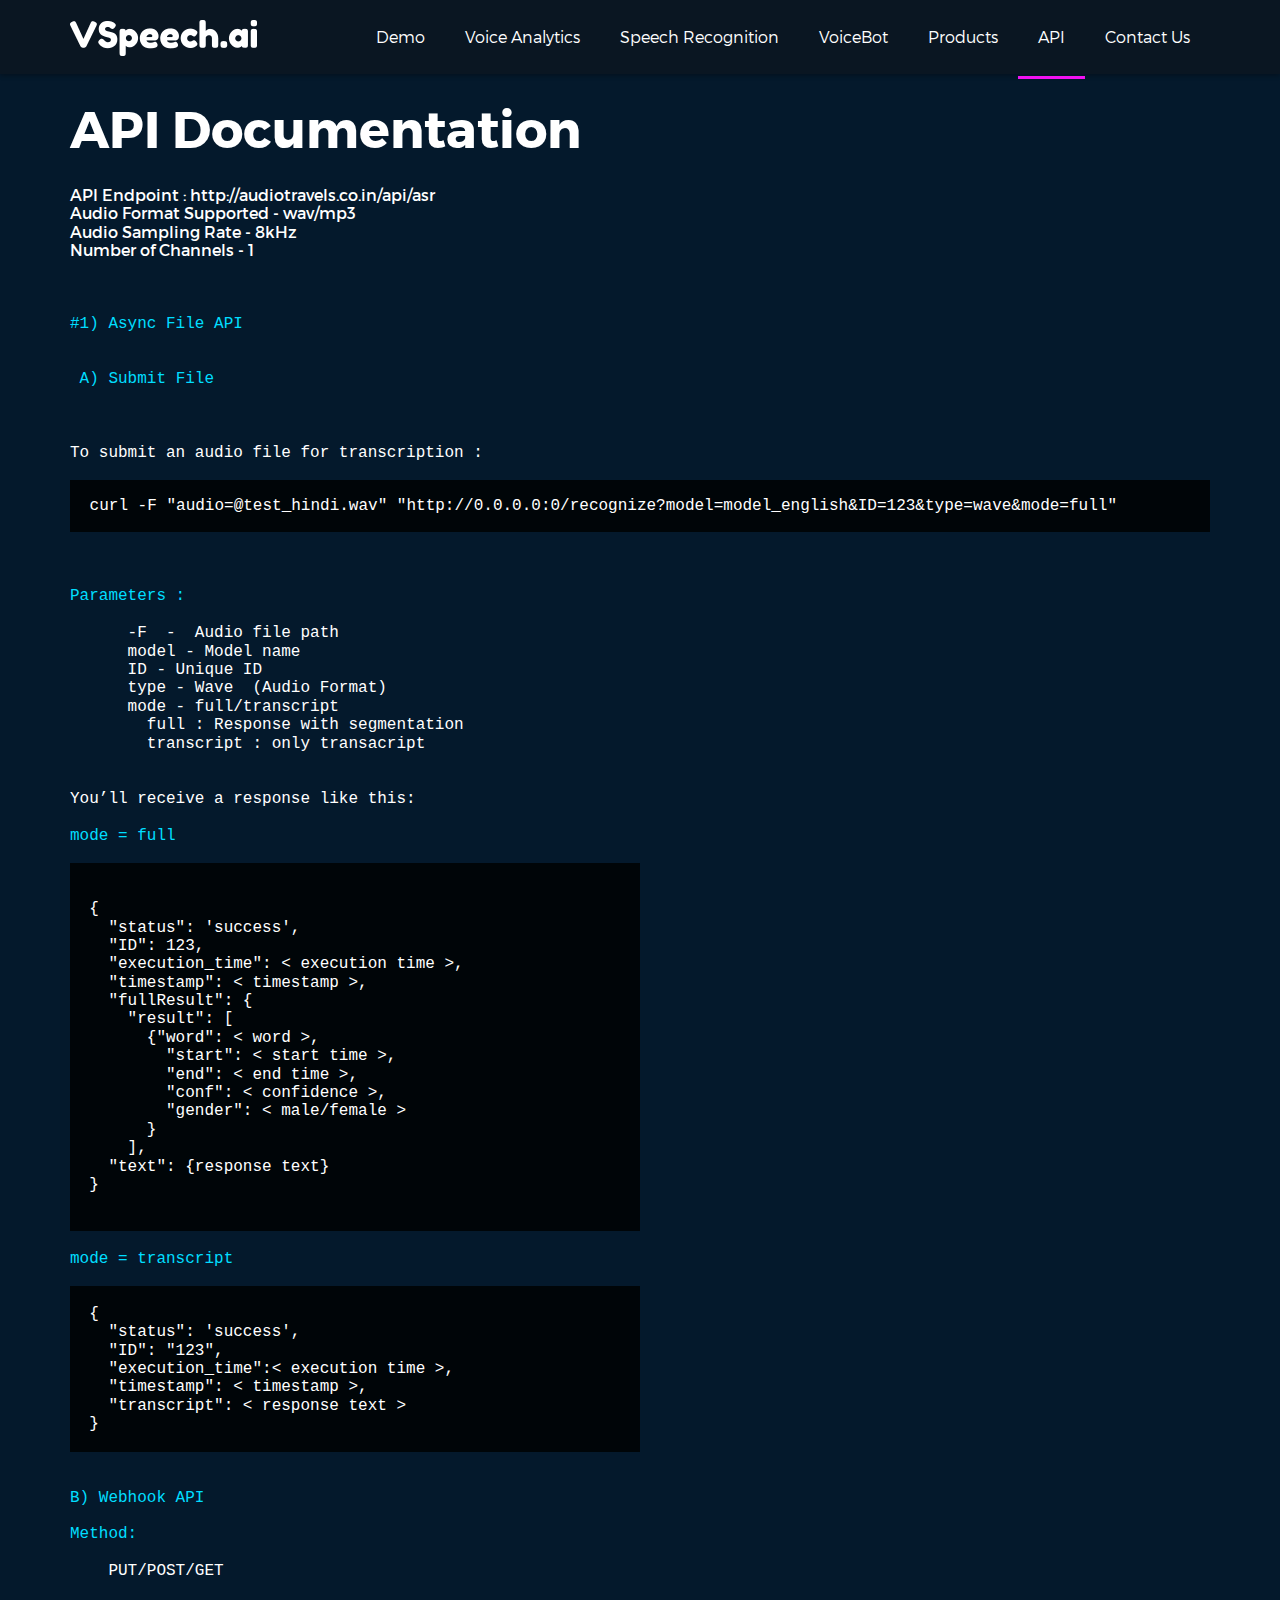
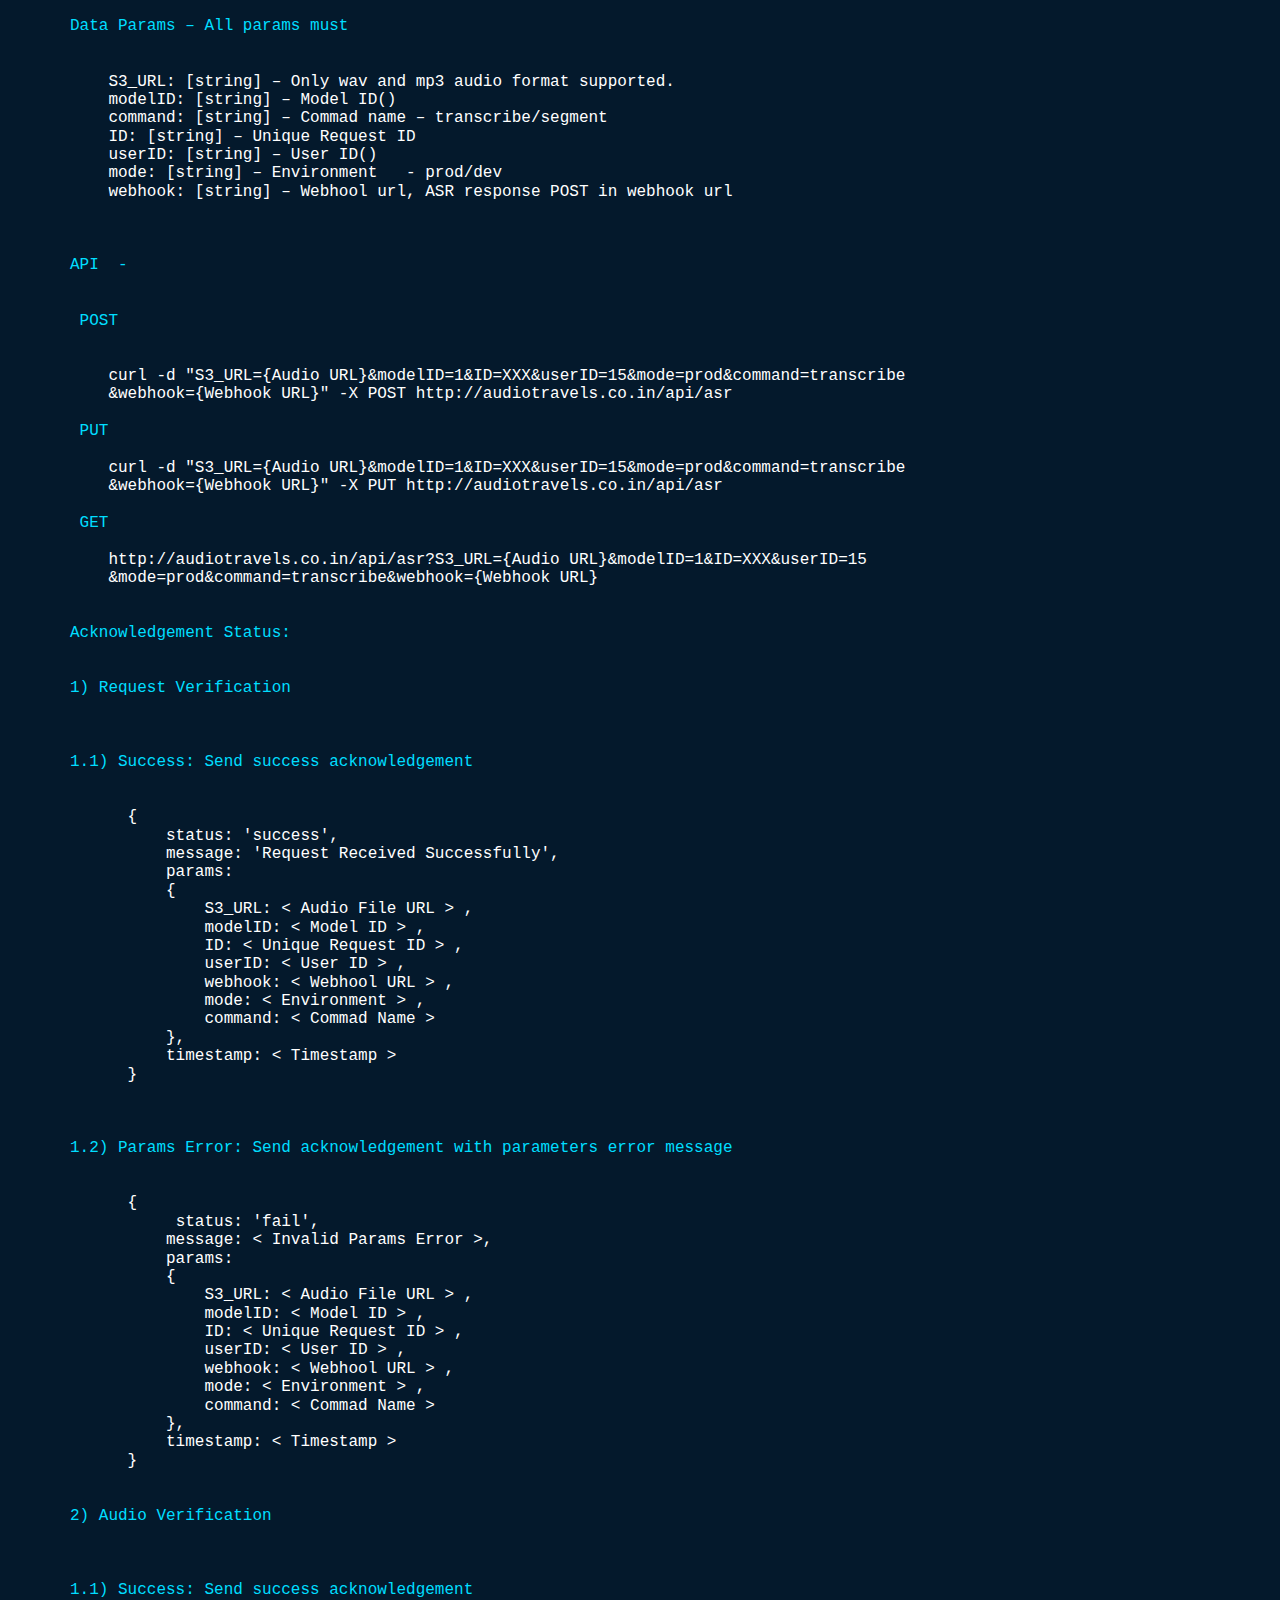
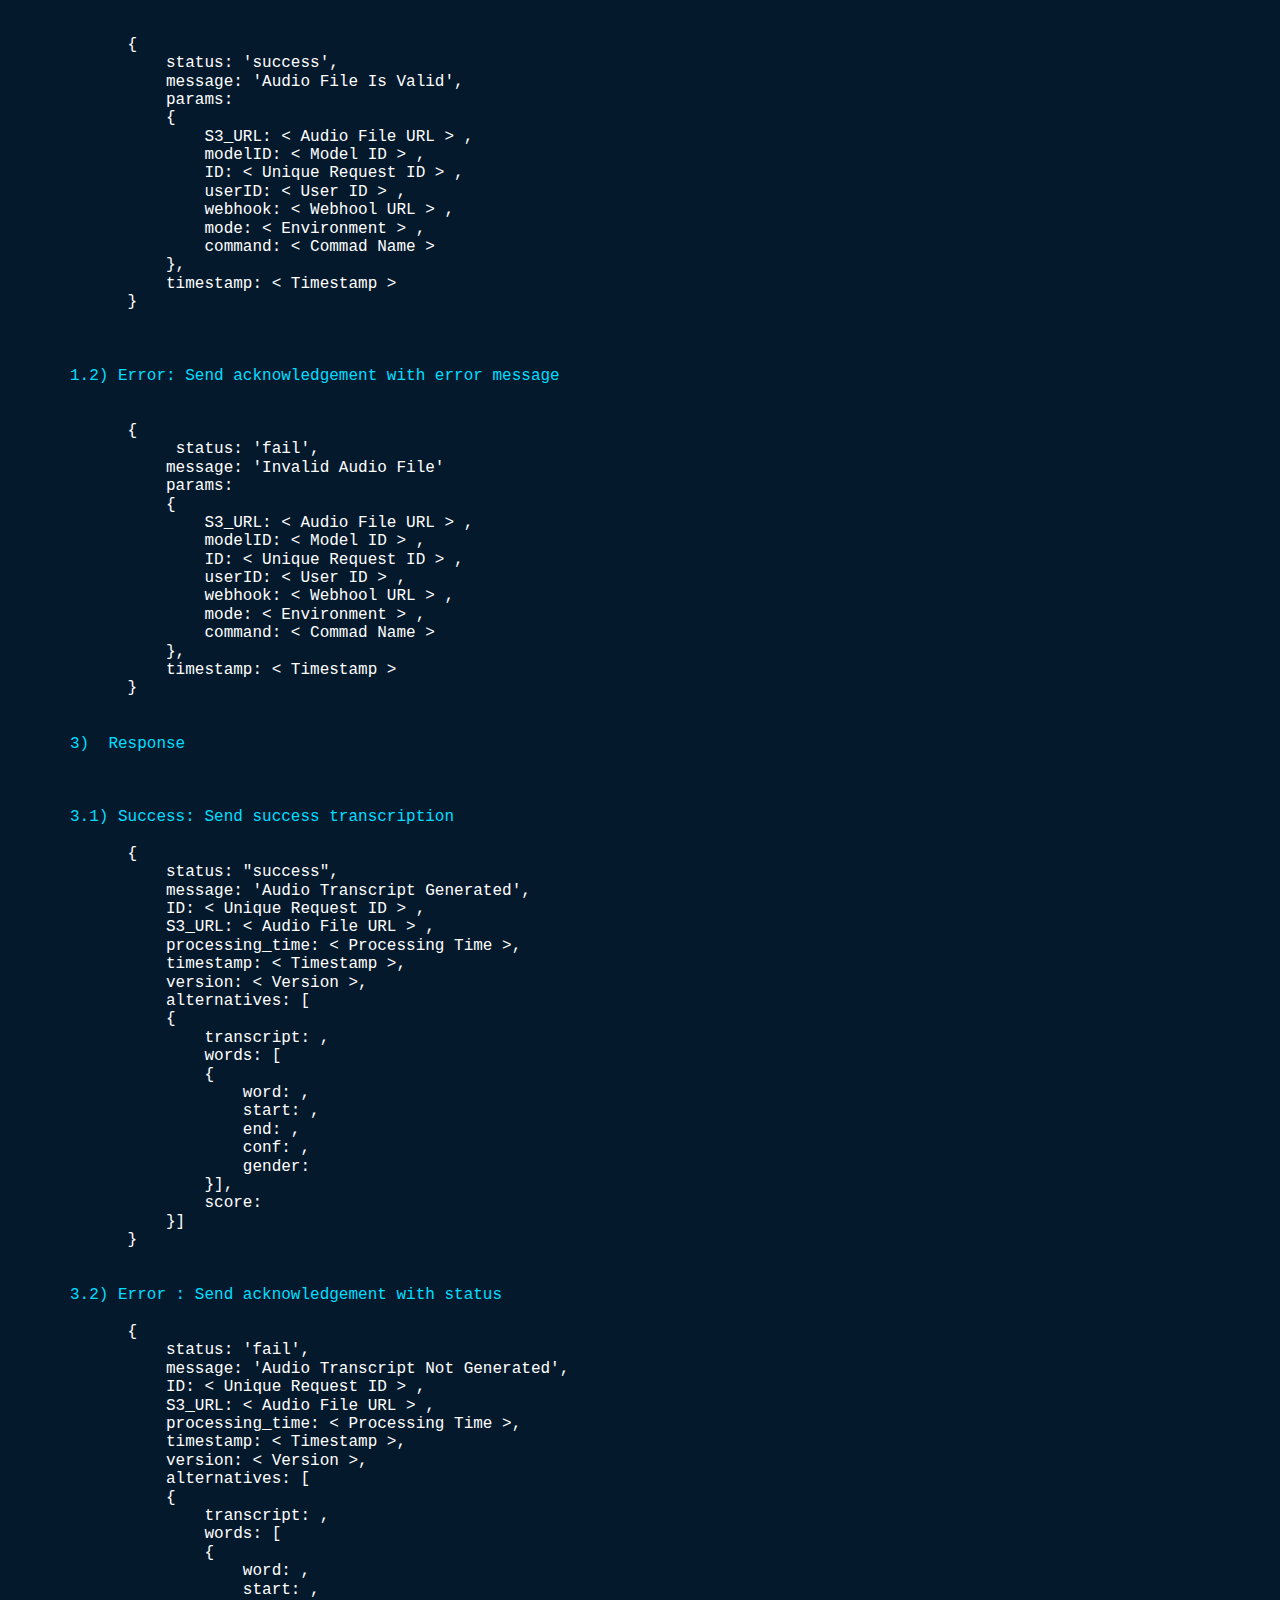
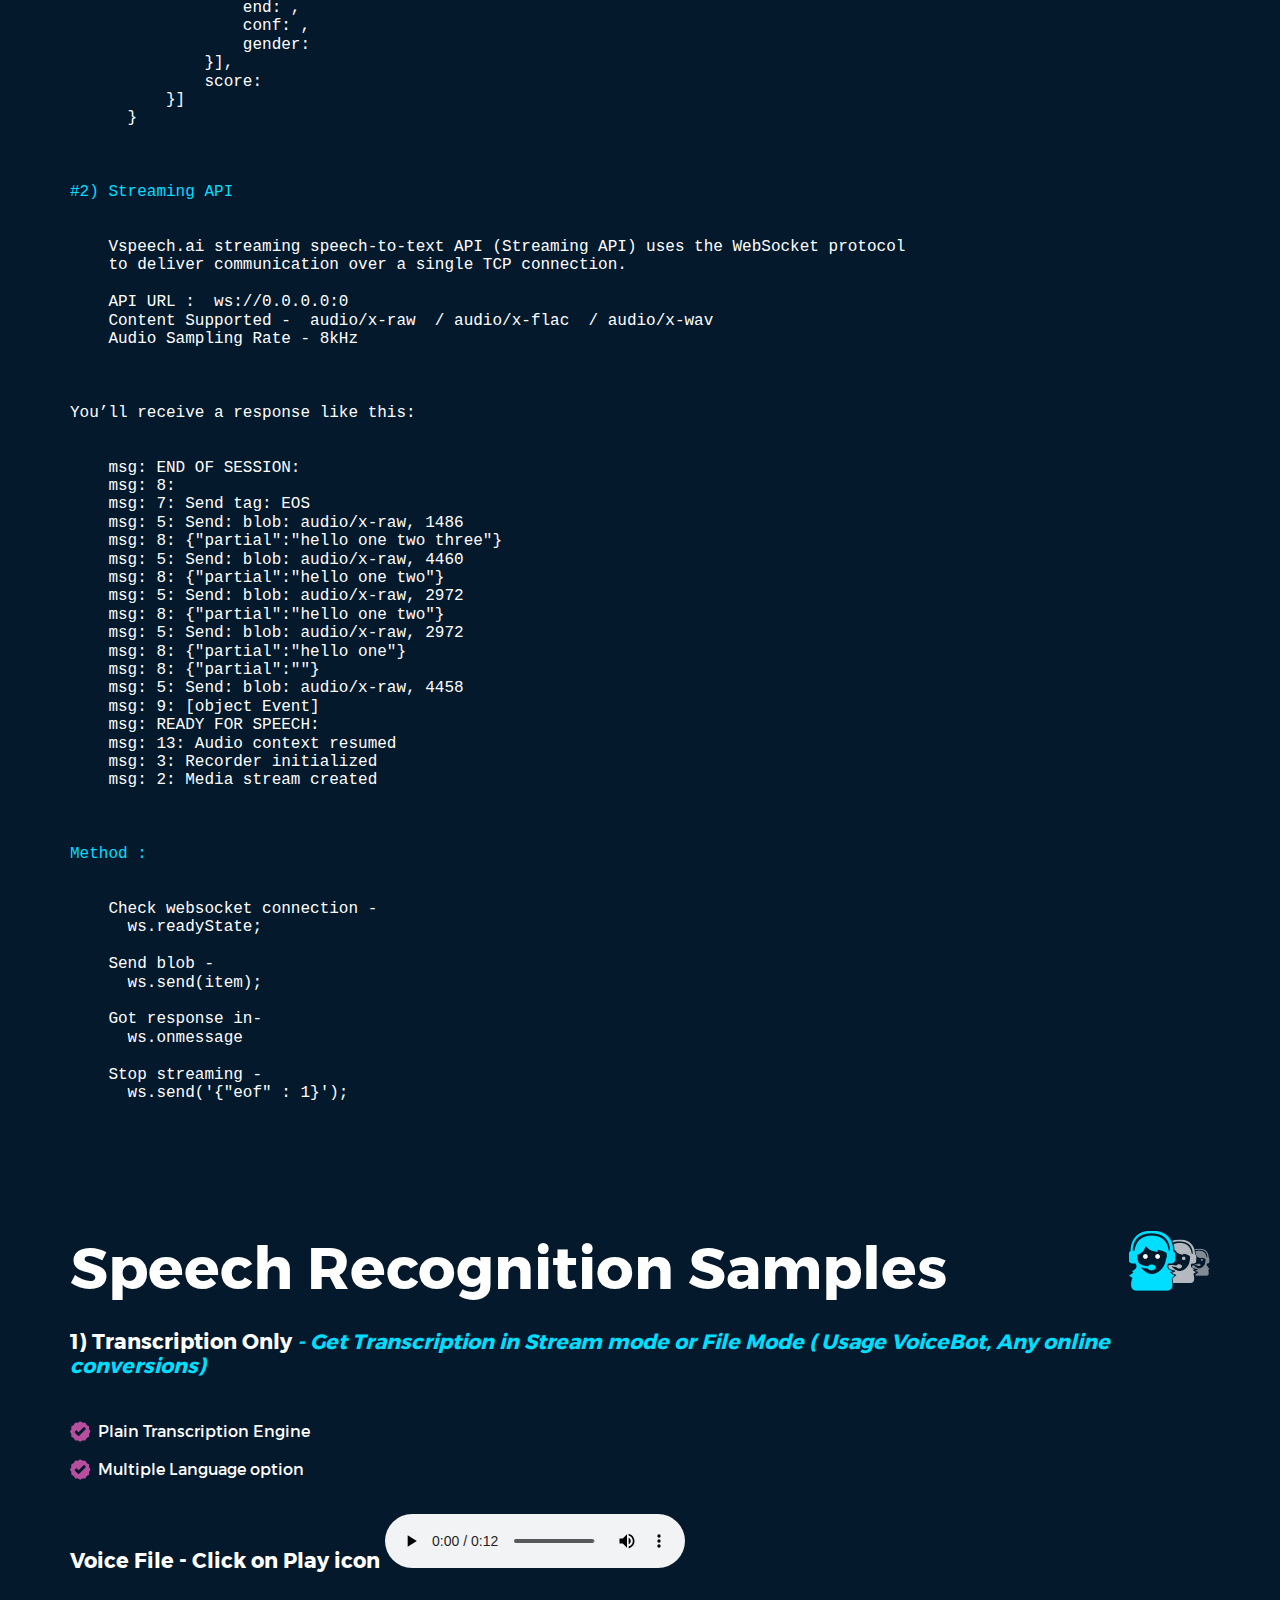
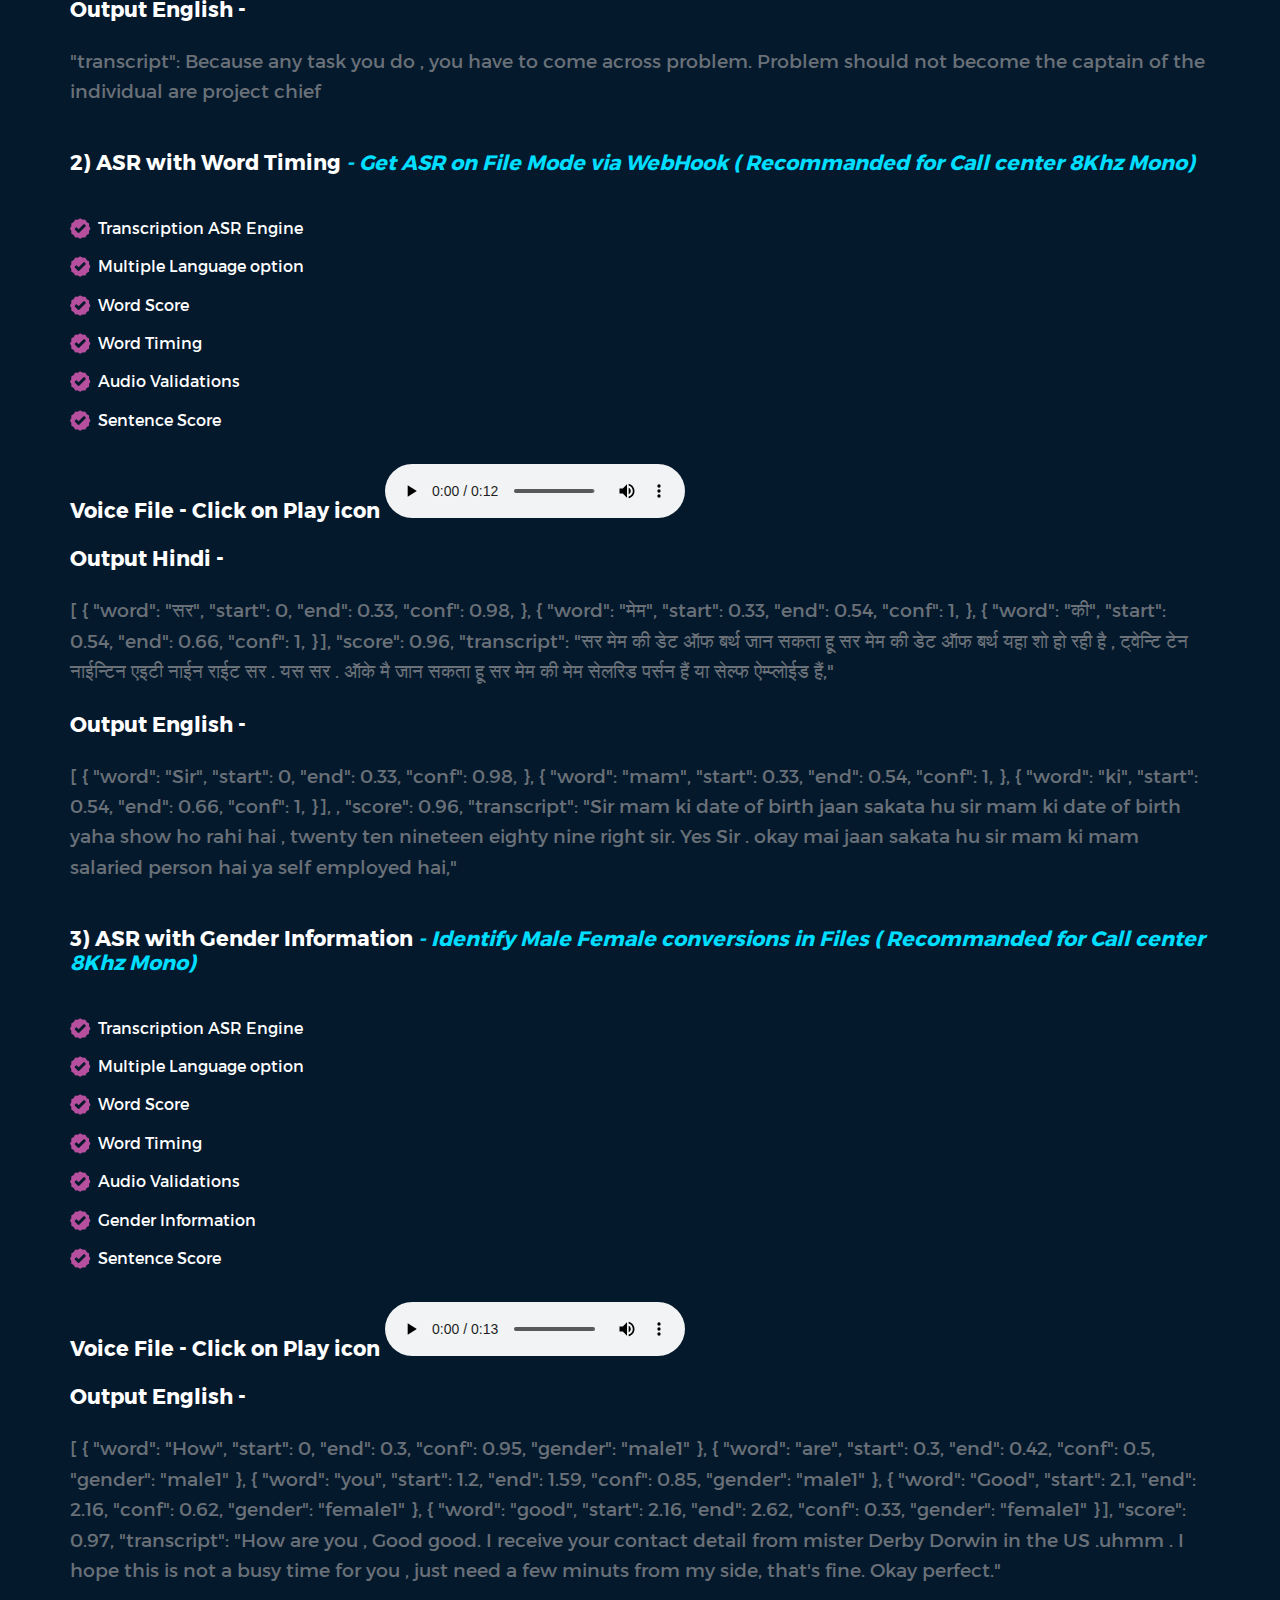
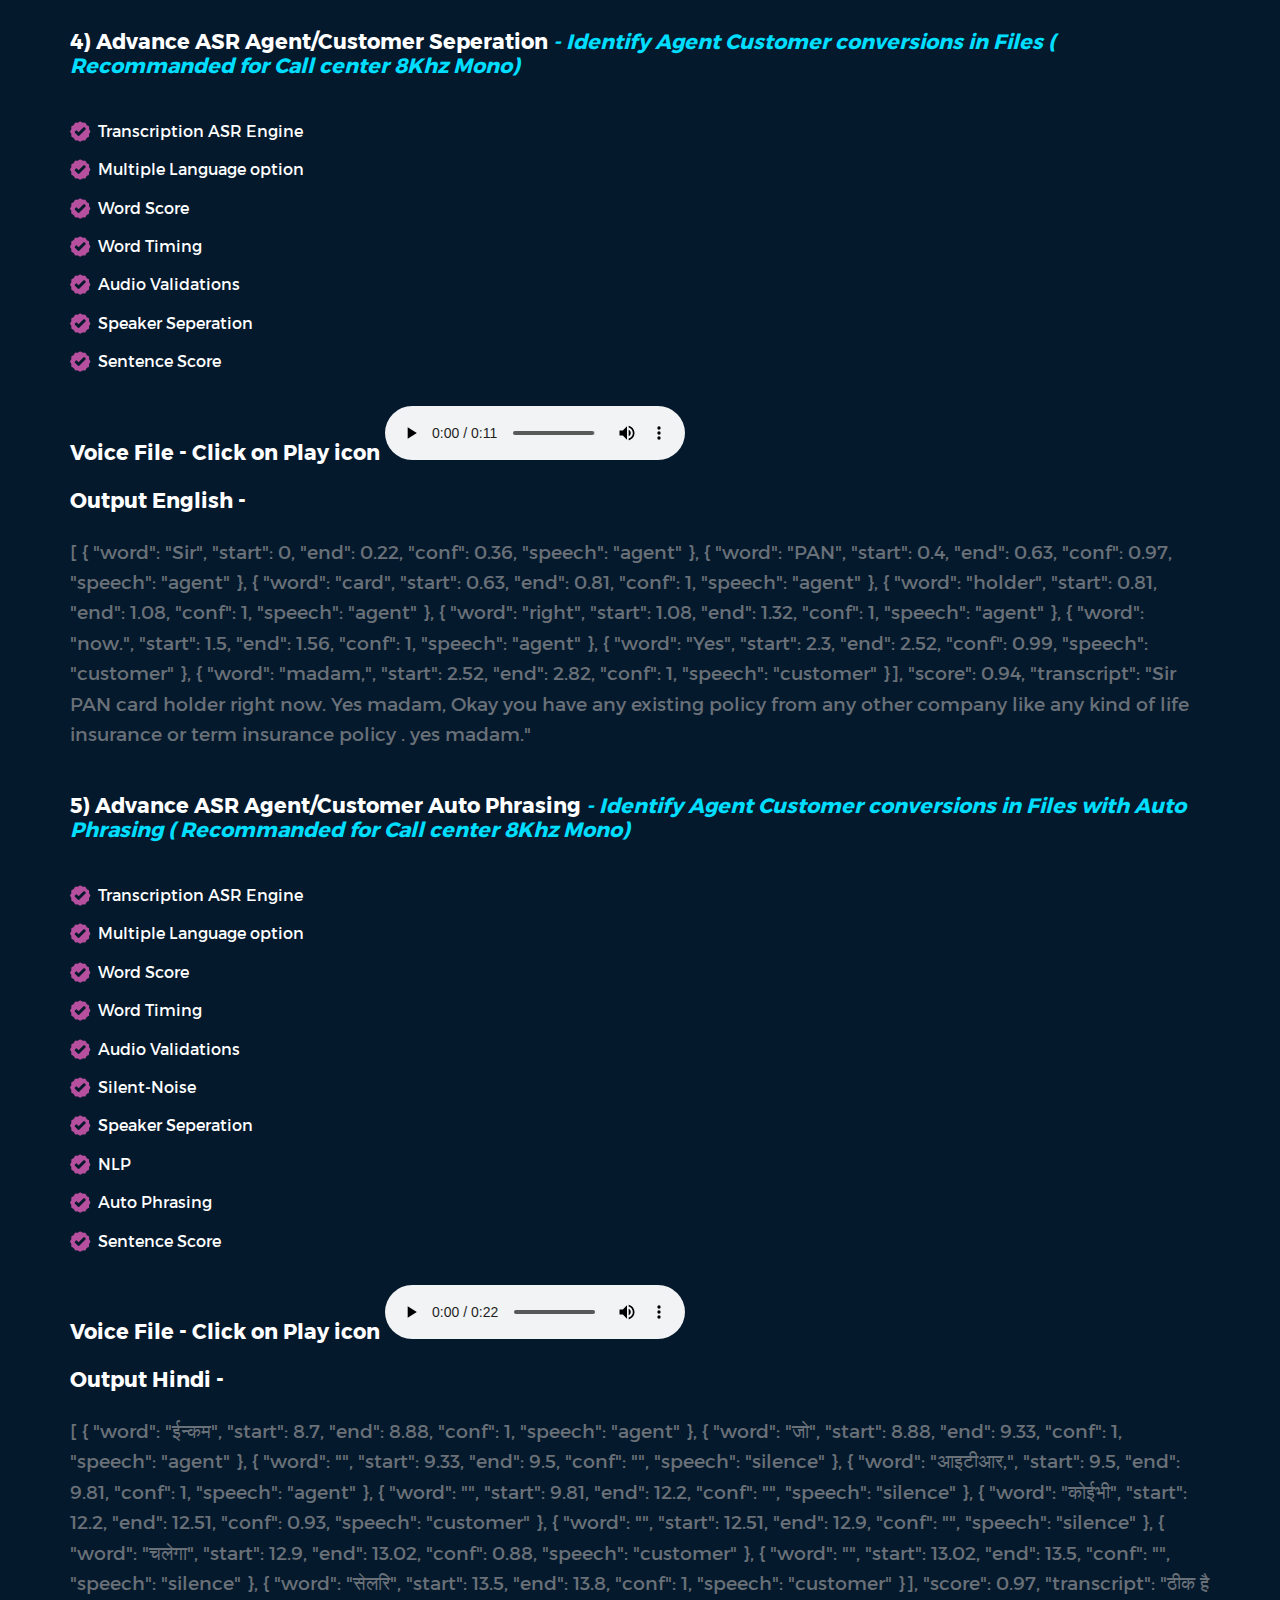
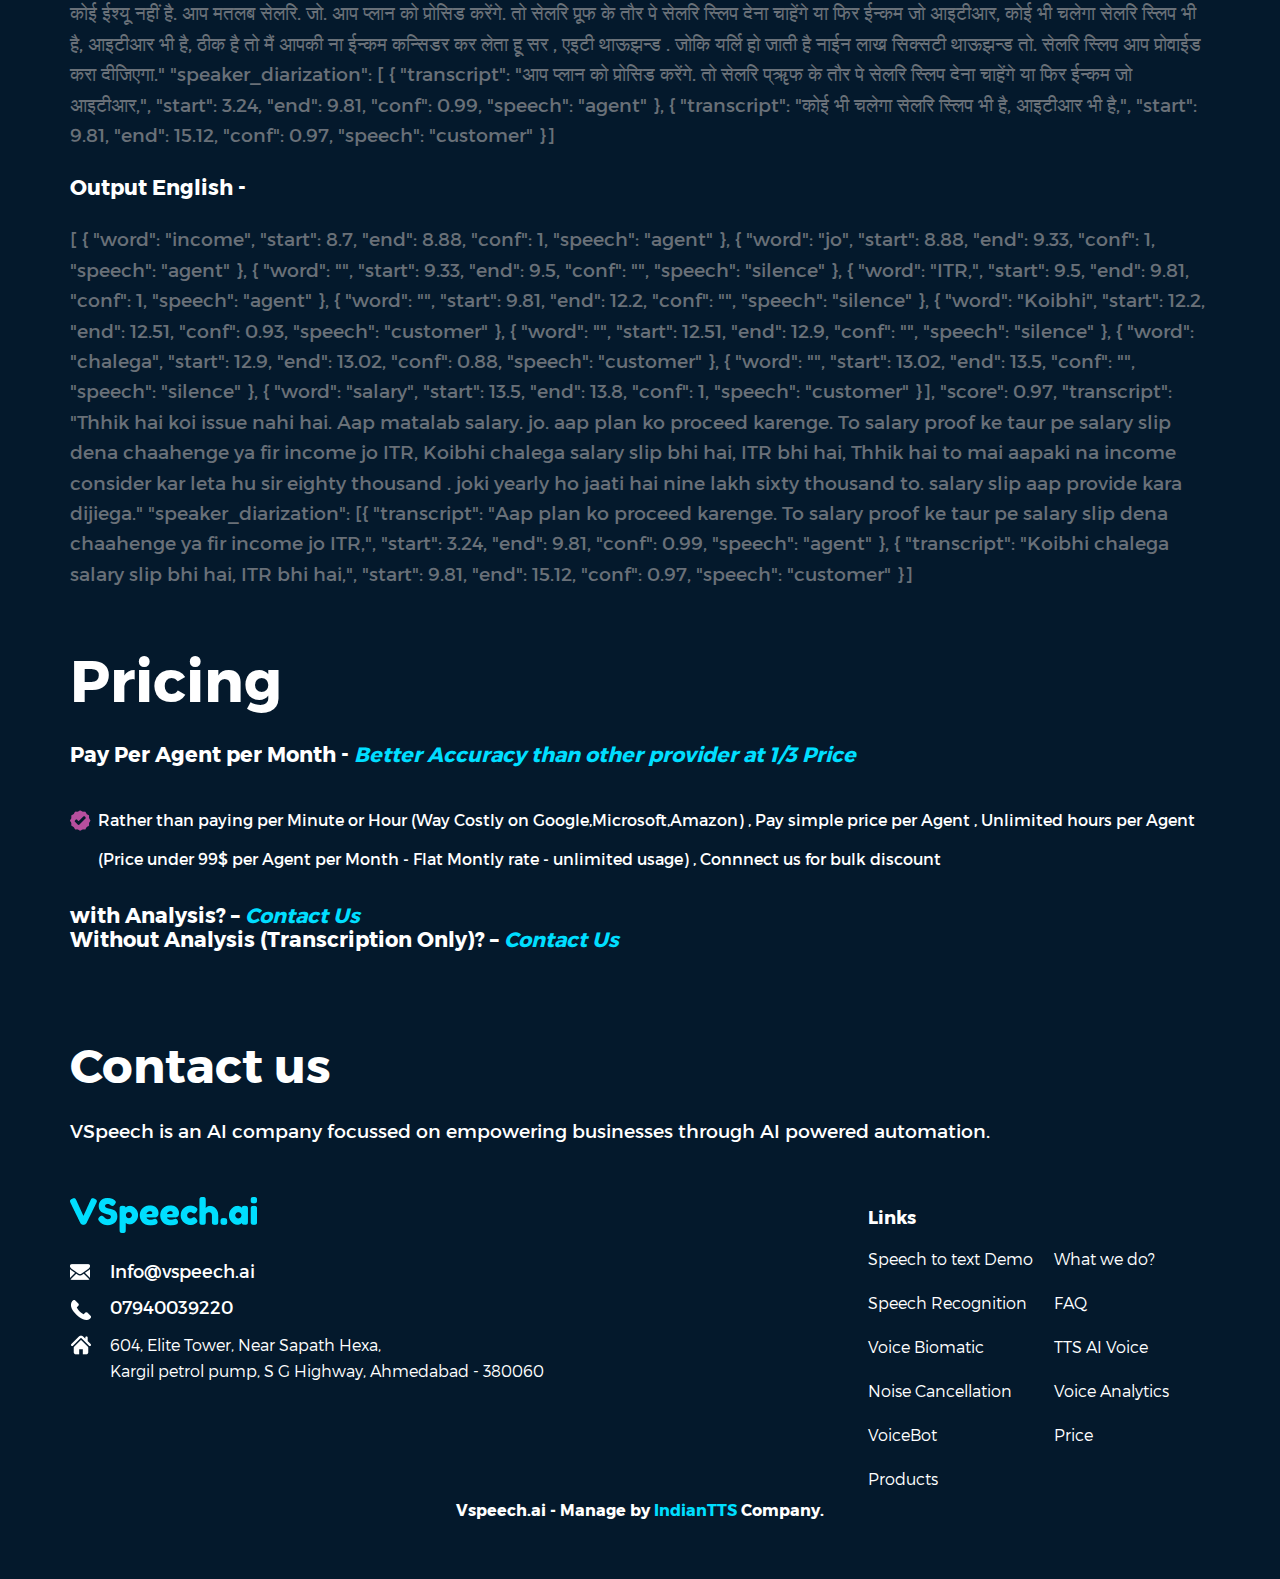
==== commit 7f272549: "changes" ====
--- a/API.html
+++ b/API.html
@@ -944,7 +944,7 @@
       <div class="links-wrap">
         <h5>Links</h5>
         <ul>
-          <li><a href="#banner">Speech to text Demo</a></li>
+          <li><a href="index.html">Speech to text Demo</a></li>
           <li><a href="ASR.html">Speech Recognition</a></li>
           <li><a href="VoiceBioMatic.html">Voice Biomatic</a></li>
           <li><a href="NoiseCancellation.html">Noise Cancellation</a></li>
@@ -953,6 +953,8 @@
           <li><a href="index.html#solutions">What we do?</a></li>
           <li><a href="FAQ.html">FAQ</a></li>
           <li><a href="https://indiantts.com/">TTS AI Voice</a></li>
+          <li><a href="VoiceAnalytics.html">Voice Analytics</a></li>
+          <li><a href="API.html#price">Price</a></li>
         </ul>
       </div>
     </div>
--- a/assets/css/style.css
+++ b/assets/css/style.css
@@ -243,13 +243,19 @@
   background-position: -1px -488px;
 }
 
-.sprite-speak-noise {
+.sprite-noise-cancellation {
+  width: 75px;
+  height: 79px;
+  background-position: -394px -576px;
+}
+
+.sprite-listen-noise {
   width: 57px;
   height: 75px;
   background-position: -243px -490px;
 }
 
-.sprite-listen-noise {
+.sprite-speak-noise {
   width: 75px;
   height: 79px;
   background-position: -390px -490px;
@@ -261,6 +267,12 @@
   background-position: -3px -572px;
 }
 
+.sprite-voice-bot2 {
+  width: 75px;
+  height: 57px;
+  background-position: -343px -659px;
+}
+
 .sprite-works-everywhere {
   width: 75px;
   height: 75px;
@@ -281,8 +293,14 @@
 
 .sprite-recognize-speaker {
   width: 75px;
-  height: 75px;
+  height: 65px;
   background-position: -156px -490px;
+}
+
+.sprite-voice-biomatic {
+  width: 75px;
+  height: 65px;
+  background-position: -86px -729px;
 }
 
 .sprite-speaker {
@@ -312,7 +330,7 @@
 .sprite-communication {
   width: 70px;
   height: 75px;
-  background-position: -326px -575px;
+  background-position: -322px -575px;
 }
 
 .sprite-converstation-search {
@@ -337,6 +355,12 @@
   width: 75px;
   height: 66px;
   background-position: -4px -655px;
+}
+
+.sprite-ai-voices {
+  width: 75px;
+  height: 66px;
+  background-position: -4px -725px;
 }
 
 .sprite-timestamp-generation {
@@ -386,7 +410,7 @@
 }
 
 header .logo {
-  padding: 22px 0;
+  padding: 20px 0 15px;
 }
 
 @media only screen and (max-width: 767px) {
@@ -400,7 +424,7 @@
 
 .container {
   padding: 0 15px;
-  max-width: 1170px;
+  max-width: 1170px !important;
   width: 100%;
   margin: auto;
 }
@@ -409,6 +433,8 @@
   display: -webkit-inline-box;
   display: -ms-inline-flexbox;
   display: inline-flex;
+  padding: 0;
+  margin: 0;
 }
 
 nav li {
@@ -429,13 +455,13 @@
 }
 
 .banner-content {
-  padding: 3rem 0 5rem;
+  padding: 1.5rem 0 5rem;
 }
 
 .banner-content h1 {
-  font-size: 3.7rem;
-  color: #fff;
-  margin: 0 0 2.3rem;
+  font-size: 3.2rem;
+  color: #fff;
+  margin: 0 0 1.8rem;
 }
 
 .banner-main-content {
@@ -636,7 +662,6 @@
   flex: 100%;
   position: relative;
   z-index: 1;
-  top: -30px;
 }
 
 .cta .btn {
@@ -687,7 +712,7 @@
 
 .banner-right-content {
   background-color: rgba(0, 0, 0, 0.54);
-  padding: 40px;
+  padding: 25px;
   border-radius: 10px;
   -webkit-box-flex: 42%;
   -ms-flex: 42%;
@@ -777,7 +802,7 @@
 }
 
 .speak-wrap {
-  margin: 30px auto;
+  margin: 25px auto;
   width: 90px;
   height: 90px;
   border-radius: 50%;
@@ -797,7 +822,7 @@
 .speech-appears-wrap {
   background-color: rgba(0, 27, 34, 0.74);
   color: #fff;
-  padding: 15px 20px;
+  padding: 7px 20px;
   height: 150px;
 }
 
@@ -809,7 +834,7 @@
   width: 100%;
   height: 100%;
   display: inline-block;
-  padding: 15px 0;
+  padding: 10px 0;
 }
 
 .speech-appears-wrap #result-txt {
@@ -834,7 +859,7 @@
   -webkit-box-pack: justify;
   -ms-flex-pack: justify;
   justify-content: space-between;
-  padding: 30px 0 0;
+  padding: 20px 0;
 }
 
 .phone-call-wrap ul li {
@@ -919,8 +944,7 @@
 
 .partner-block {
   width: 340px;
-  height: 405px;
-  padding: 0 30px;
+  padding: 0 30px 30px;
   border-radius: 10px;
   -webkit-box-shadow: 0px 5px 11.04px 0.96px rgba(0, 0, 0, 0.1);
   box-shadow: 0px 5px 11.04px 0.96px rgba(0, 0, 0, 0.1);
@@ -996,6 +1020,11 @@
   line-height: 1.6rem;
   font-weight: 300;
   color: #a2a6aa;
+}
+
+.condition p a {
+  color: #00deff;
+  text-decoration: none;
 }
 
 /* solutions section */
@@ -1046,6 +1075,7 @@
   -webkit-transition-timing-function: ease-out;
   transition-timing-function: ease-out;
   background-color: #fff;
+  text-decoration: none;
 }
 
 .solutions-block:hover {
@@ -1090,7 +1120,7 @@
 
 .solutions-block:nth-child(9) {
   left: 180px;
-  top: 430px;
+  top: 440px;
 }
 
 .solutions-block:nth-child(10) {
@@ -1118,18 +1148,27 @@
 }
 
 .api-wrap h4.title-h4 {
-  -webkit-box-flex: 95%;
-  -ms-flex: 95%;
-  flex: 95%;
+  -webkit-box-flex: 68%;
+      -ms-flex: 68%;
+          flex: 68%;
+}
+
+.api-wrap div {
+  -webkit-box-flex: 32%;
+      -ms-flex: 32%;
+          flex: 32%;
+  display: -webkit-box;
+  display: -ms-flexbox;
+  display: flex;
+  -webkit-box-pack: justify;
+      -ms-flex-pack: justify;
+          justify-content: space-between;
 }
 
 .api-wrap .btn-api {
-  -webkit-box-flex: 5%;
-  -ms-flex: 5%;
-  flex: 5%;
   -ms-flex-item-align: center;
-  -ms-grid-row-align: center;
-  align-self: center;
+      -ms-grid-row-align: center;
+      align-self: center;
 }
 
 @media only screen and (max-width: 767px) {
@@ -1368,7 +1407,7 @@
 }
 
 .contact-us ul {
-  padding: 25px 0 0;
+  padding: 25px 25px 25px 0;
 }
 
 .contact-us ul li {
@@ -2133,7 +2172,7 @@
 
 .about {
   text-align: center;
-  margin: 70px 0 30px 0;
+  margin: 40px 0 30px 0;
 }
 
 .about h5 {
@@ -2424,8 +2463,60 @@
   #banner {
     background-size: cover;
   }
+  header .container {
+    display: -webkit-box;
+    display: -ms-flexbox;
+    display: flex;
+    -webkit-box-orient: vertical;
+    -webkit-box-direction: normal;
+        -ms-flex-direction: column;
+            flex-direction: column;
+    -webkit-box-align: start;
+        -ms-flex-align: start;
+            align-items: flex-start;
+  }
+  .toggle-menu {
+    display: none;
+  }
+  nav {
+    width: 100%;
+  }
+  nav ul {
+    width: 100%;
+    -webkit-box-pack: justify;
+        -ms-flex-pack: justify;
+            justify-content: space-between;
+  }
   nav ul li a {
-    padding: 0 15px 30px 15px;
+    padding: 0 10px 30px;
+  }
+  .voiceBotCard span {
+    font-size: 36px;
+  }
+  #partner-vspeech,
+  #solutions,
+  #features,
+  #boost-business,
+  footer,
+  .analysis-features,
+  .voiceBot-working-wrap,
+  .problem-solution {
+    padding: 40px 0;
+  }
+  .voiceBot-right {
+    padding-left: 20px;
+  }
+  .collector {
+    padding: 0 0 50px 95px;
+  }
+  .collector h3 {
+    padding: 0;
+  }
+  .banner-content {
+    padding: 3rem 0;
+  }
+  .banner-content h1 {
+    font-size: 3rem;
   }
   .banner-left-content {
     -ms-flex-line-pack: start;
@@ -2454,7 +2545,7 @@
     padding: 20px;
   }
   .collector {
-    padding-bottom: 35px;
+    padding-bottom: 20px;
   }
   .collector p {
     line-height: 1.7rem;
@@ -2466,32 +2557,78 @@
     width: 40%;
   }
   .partner-block {
-    height: auto;
     width: 33.33%;
-    padding-bottom: 30px;
+  }
+  .partner-block:nth-child(even) {
+    margin: 0 20px;
+  }
+  .top-sector div {
+    padding: 20px;
+  }
+  .top-sector div h3 {
+    font-size: 32px;
+  }
+  .top-sector div p {
+    line-height: 27px;
+  }
+  .top-sector div:nth-child(even) {
+    margin: 0 20px;
+  }
+  .productsBox a.boost-block:nth-child(even) {
+    margin: 0 20px;
   }
   .boost-blocks-wrap {
-    padding: 50px 15px 0 15px;
+    padding: 40px 15px 0 15px;
   }
   .boost-block:nth-child(3n + 2) {
     margin: 0 20px;
   }
   .solutions-blocks-wrap {
-    background-position: center 240px;
+    background-position: 220px 240px;
     min-height: 780px;
+    background-size: 340px;
+  }
+  .solutions-block {
+    max-width: 150px;
+  }
+  .solutions-block:nth-child(2) {
+    top: 40px;
+    left: 0;
   }
   .solutions-block:nth-child(3) {
-    top: 20px;
+    top: 40px;
+    left: 180px;
   }
   .solutions-block:nth-child(4) {
-    left: 10px;
+    top: 40px;
+    left: 360px;
   }
   .solutions-block:nth-child(5) {
+    right: 50px;
+    top: 40px;
+  }
+  .solutions-block:nth-child(6) {
+    right: auto;
+    left: 50;
+    top: 235px;
+  }
+  .solutions-block:nth-child(7) {
     right: 10px;
-  }
-  .solutions-block:nth-child(6) {
+    top: 235px;
+  }
+  .solutions-block:nth-child(8) {
+    right: auto;
+    left: 50;
+    top: 425px;
+  }
+  .solutions-block:nth-child(9) {
+    left: auto;
     right: 10px;
-    top: 280px;
+    top: 425px;
+  }
+  .solutions-block:nth-child(10) {
+    left: 165px;
+    top: 230px;
   }
   .product-top-div {
     display: -webkit-box;
@@ -2545,6 +2682,18 @@
 }
 
 @media (min-width: 768px) and (max-width: 1112px) and (orientation: landscape) {
+  nav ul {
+    padding: 0;
+  }
+  nav li a {
+    padding: 0 12px 30px;
+  }
+  .partner-block {
+    width: 33.33%;
+  }
+  .partner-block:nth-child(even) {
+    margin: 0 20px;
+  }
   .cta .btn {
     width: 35%;
   }
@@ -2552,17 +2701,40 @@
     left: 0px;
   }
   .solutions-block:nth-child(3) {
-    left: 210px;
+    left: 200px;
     top: 40px;
   }
   .solutions-block:nth-child(4) {
-    left: 60px;
+    left: 0;
+    top: 240px;
   }
   .solutions-block:nth-child(5) {
+    right: 180px;
+  }
+  .solutions-block:nth-child(6) {
     right: 120px;
   }
-  .solutions-block:nth-child(6) {
-    right: 60px;
+  .solutions-block:nth-child(7) {
+    right: 0;
+  }
+  .solutions-block:nth-child(8) {
+    right: 70px;
+  }
+  .solutions-block:nth-child(9) {
+    left: 80px;
+    top: 445px;
+  }
+  .solutions-block:nth-child(10) {
+    left: 180px;
+  }
+  .voiceBot-right {
+    padding-left: 30px;
+  }
+  .collector {
+    padding: 0 0 50px 90px;
+  }
+  .boost-blocks-wrap {
+    padding: 30px 15px 0;
   }
 }
 
@@ -2619,9 +2791,13 @@
   .analysis-features .col-6 {
     width: 100%;
   }
-  .feature-icon {
+  .feature-icon,
+  .feature-block-inner.reasons .feature-icon {
     width: 75px;
     height: 75px;
+  }
+  .feature-block-inner {
+    padding: 0 0 20px;
   }
   .feature-content {
     padding: 0 10px 0 95px;
@@ -2637,8 +2813,49 @@
   }
   .voiceBotCard p {
     width: 100%;
-    padding: 20px;
+    padding: 15px;
     margin: 0;
+  }
+  .voiceBot-working,
+  .top-sector {
+    -webkit-box-orient: vertical;
+    -webkit-box-direction: normal;
+        -ms-flex-direction: column;
+            flex-direction: column;
+  }
+  .top-sector div {
+    width: 100%;
+  }
+  .top-sector div:nth-child(3n + 2) {
+    margin: 25px 0;
+  }
+  .voiceBot-working-left ol {
+    padding: 0 0 30px 20px;
+  }
+  .voiceBot-working-left ol li {
+    font-size: 14px;
+    line-height: 21px;
+  }
+  .analysis-features .row.my-5 .col-3 {
+    display: none;
+  }
+  .analysis-features .row.my-5 .col-2 {
+    width: 100%;
+    text-align: center;
+    padding: 0 0 20px;
+  }
+  .productsBox a.boost-block {
+    -webkit-box-flex: 100%;
+        -ms-flex: 100%;
+            flex: 100%;
+    max-width: 100%;
+    margin: 10px 0;
+  }
+  .productsBox a.boost-block:nth-child(even) {
+    margin: 20px 0;
+  }
+  .voiceBotCard span {
+    margin-top: 0;
   }
 }
 
@@ -2719,6 +2936,16 @@
   }
   .banner-right-content {
     padding: 20px;
+    margin: 15px 0 0;
+  }
+  .api-wrap div {
+    -webkit-box-orient: vertical;
+    -webkit-box-direction: normal;
+        -ms-flex-direction: column;
+            flex-direction: column;
+  }
+  .api-wrap div .btn-api {
+    margin: 0 0 15px;
   }
   .select-language-wrap,
   .phone-call-wrap ul {
@@ -2743,10 +2970,14 @@
     padding-left: 65px;
   }
   .collector {
-    padding: 0 0 18px 75px;
+    padding: 0 0 18px 80px;
   }
   .collector h3 {
     padding: 0 0 8px;
+  }
+  .collector h3 span {
+    font-size: 16px;
+    padding-left: 20px;
   }
   .collector .collector-inner {
     min-height: 90px;
@@ -2766,7 +2997,10 @@
   #solutions,
   #features,
   #boost-business,
-  footer {
+  footer,
+  .analysis-features,
+  .voiceBot-working-wrap,
+  .problem-solution {
     padding: 30px 0;
   }
   .title-h2 {
@@ -2809,7 +3043,7 @@
     margin: 0 0 25px;
     min-height: auto;
   }
-  .solutions-block:nth-child(-n + 6) {
+  .solutions-block:nth-child(-n + 10) {
     right: auto;
     left: auto;
     top: auto;
@@ -2862,9 +3096,6 @@
     position: absolute;
     top: -15px;
     right: 0;
-  }
-  #banner.product-banner {
-    padding-bottom: 4rem;
   }
   #banner.product-banner .banner-content h1.pricing-h1 {
     margin: 2.2rem 0 0;
@@ -2893,53 +3124,65 @@
     top: 7px;
   }
   .sprite.sprite-gold-bar,
-  ul.product-ul li.sprite-gold-bar::before {
-    background-position: -151px -91px;
-    width: 39.5px;
-    height: 31.5px;
-    background-size: 235.5px 243.5px;
-  }
   .sprite.sprite-collector,
-  ul.product-ul li.sprite-collector::before {
-    background-position: -224px -1px;
-    width: 60.75px;
-    height: 55.5px;
-    background-size: 353.25px 365.25px;
-  }
   .sprite.sprite-humonitor,
-  ul.product-ul li.sprite-humonitor::before {
-    background-position: -142px -177px;
-    width: 60.75px;
-    height: 45px;
-    background-size: 353.25px 365.25px;
-  }
   .sprite.sprite-advisor,
-  ul.product-ul li.sprite-advisor::before {
-    background-position: -165px -1px;
-    width: 57.75px;
-    height: 57px;
-    background-size: 353.25px 365.25px;
-  }
+  .sprite.sprite-product-tick,
+  .sprite.sprite-product-avatar,
   .sprite.sprite-left-arrows,
-  ul.product-ul li.sprite-left-arrows::before {
-    background-position: -286px -1px;
-    width: 57px;
-    height: 249.75px;
-    background-size: 353.25px 365.25px;
-  }
-  .sprite.sprite-product-tick,
-  ul.product-ul li::before {
-    background-position: -1px -117px;
-    width: 15.75px;
-    height: 15.75px;
-    background-size: 353.25px 365.25px;
-  }
-  .sprite.sprite-product-avatar,
-  ul.product-ul li.sprite-product-avatar::before {
-    background-position: -6px -192px;
-    width: 103.5px;
-    height: 71.25px;
-    background-size: 353.25px 365.25px;
+  .sprite-speak-noise,
+  .sprite-listen-noise,
+  .sprite-works-everywhere,
+  .sprite-speaker,
+  .sprite-recognize-speaker,
+  .sprite-most-secure,
+  .sprite-multilingual2,
+  .sprite-solution,
+  .sprite-human-agent,
+  .sprite-voice-bot {
+    -moz-transform: scale(0.85) translateX(0) translateY(-15%);
+    zoom: 0.85;
+    zoom: 85%;
+    left: -10px;
+    top: 10px;
+    position: absolute;
+  }
+  .voiceBot-left .sprite-voice-bot,
+  .voiceBot-left .sprite-speaker,
+  .voiceBot-left .sprite-recognize-speaker {
+    left: auto;
+    margin: 0 0 0 10px;
+    top: auto;
+  }
+  .productsBox a.boost-block .sprite-voice-bot,
+  .productsBox a.boost-block .sprite-speak-noise {
+    left: auto;
+    top: auto;
+    position: relative;
+  }
+  .sprite-speech-text {
+    -moz-transform: scale(0.6) translateX(0) translateY(-35%);
+    zoom: 0.6;
+    zoom: 60%;
+    position: absolute;
+    top: auto;
+    margin: 10px 0 0;
+  }
+  .videoWrapper {
+    margin: 20px 0;
+  }
+  .top-sector div h3 {
+    font-size: 30px;
+  }
+  .voiceBot-left h2.title-h2,
+  .voiceBot-left h1 {
+    position: relative;
+  }
+  .sprite.sprite-left-arrows {
+    top: 25px;
+  }
+  .vs-collector {
+    margin-bottom: 15px;
   }
   #faq {
     padding: 60px 0 0;
@@ -3033,7 +3276,8 @@
 .customInput {
   width: 99%;
   padding: 10px;
-  border-radius: 7px;
+  border-radius: 5px;
+  border: none;
 }
 
 @media only screen and (max-width: 767px) {
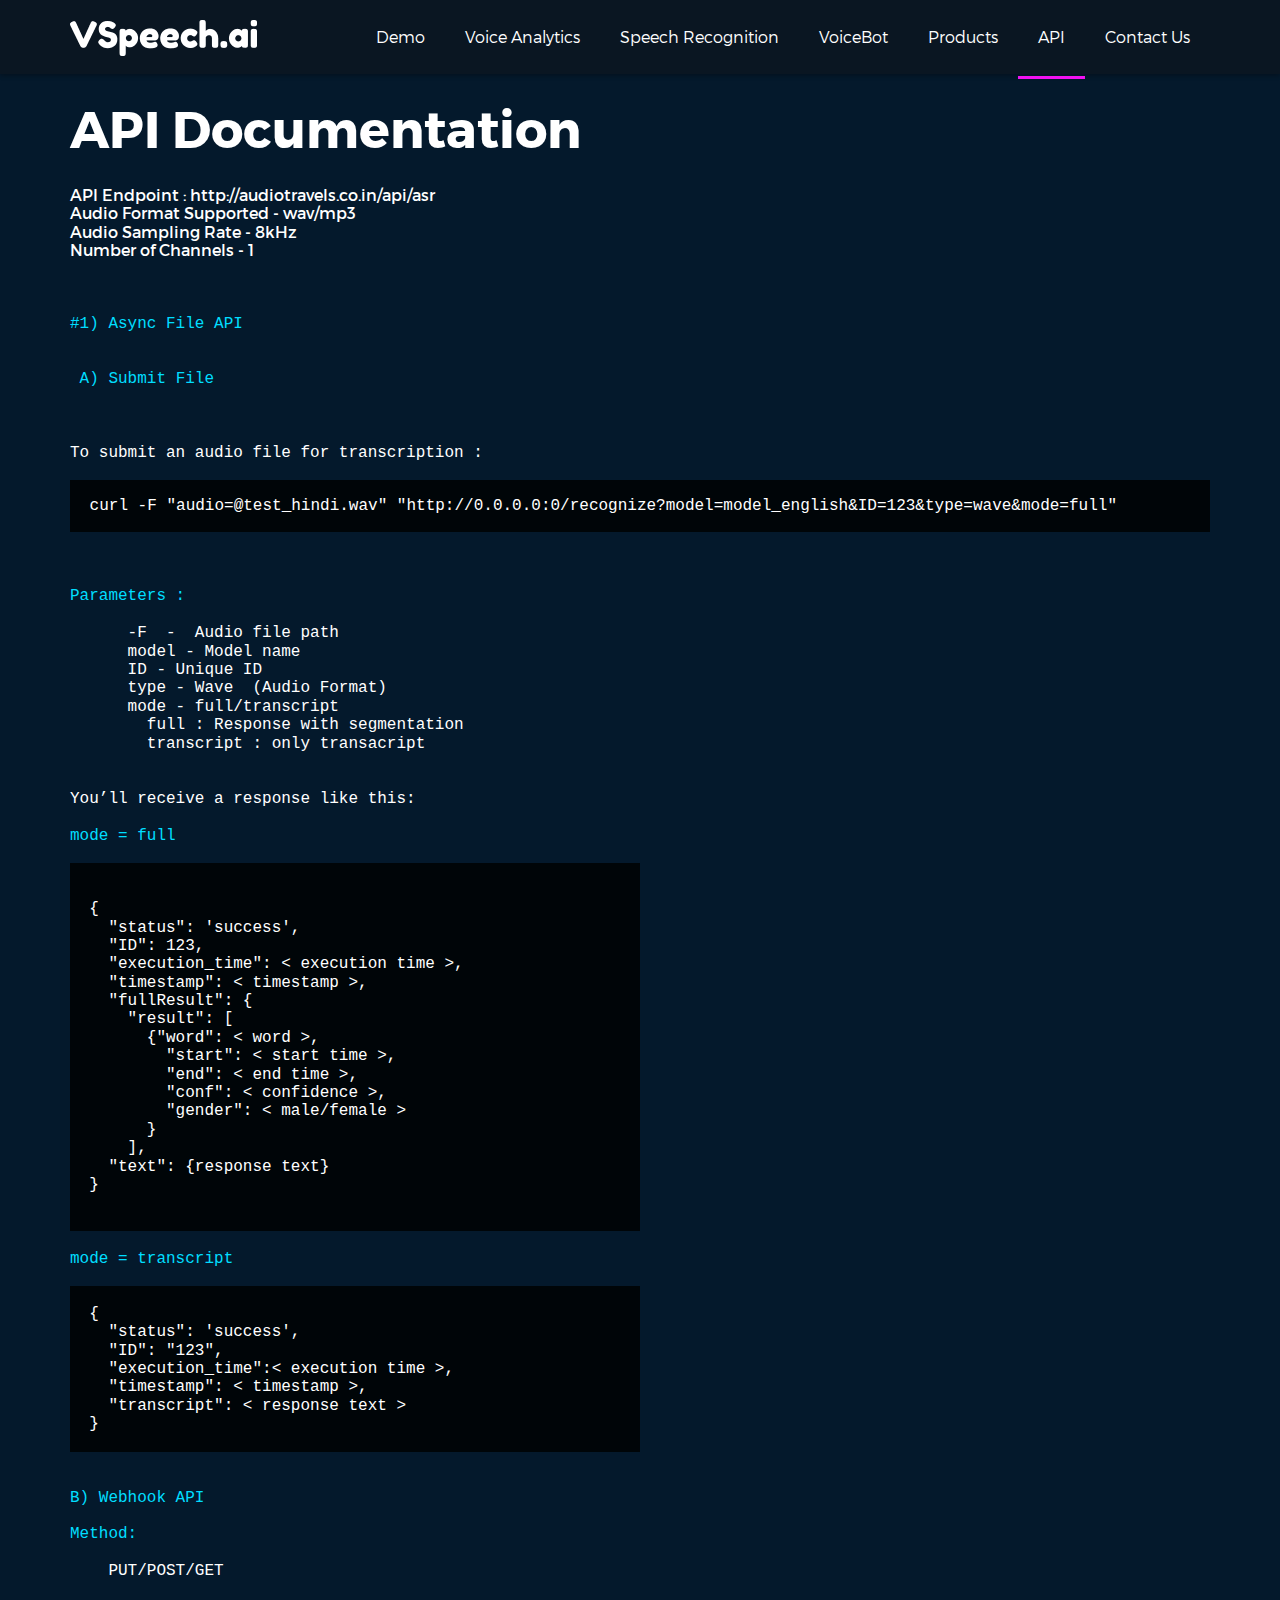
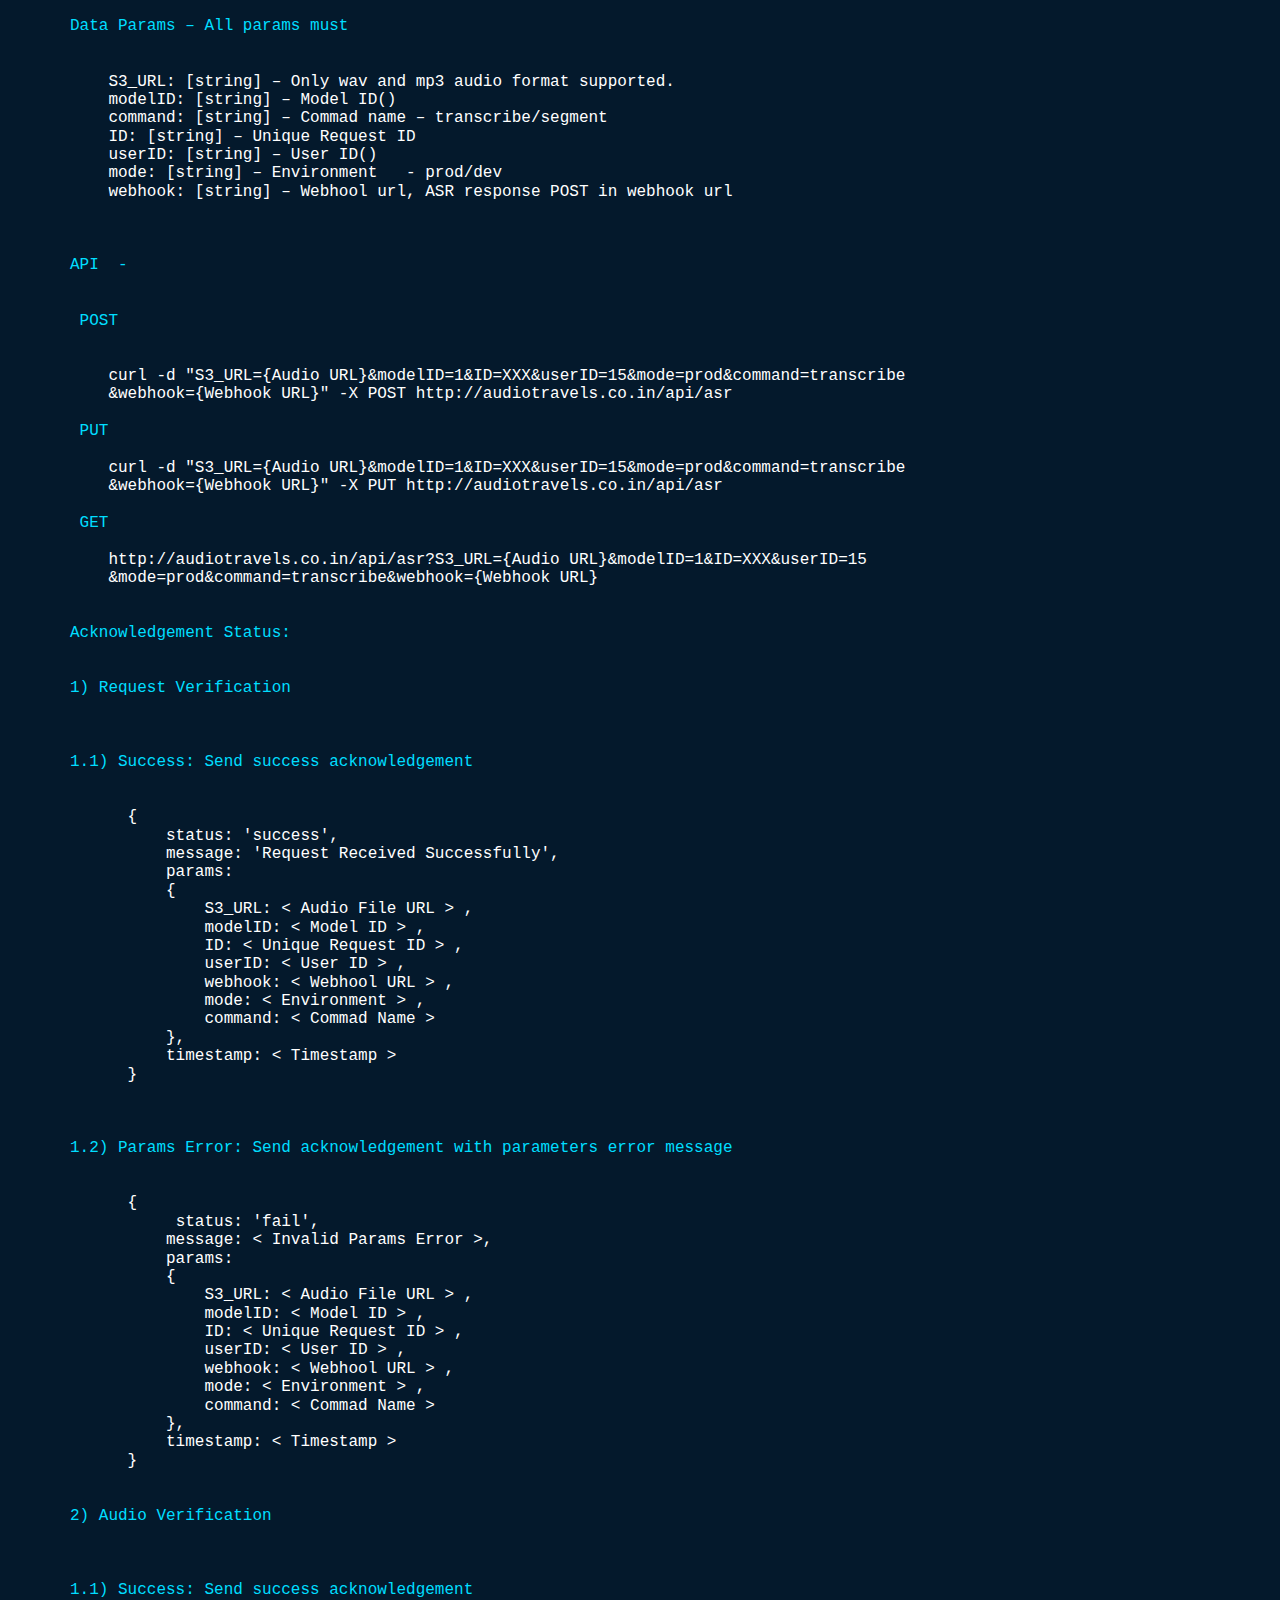
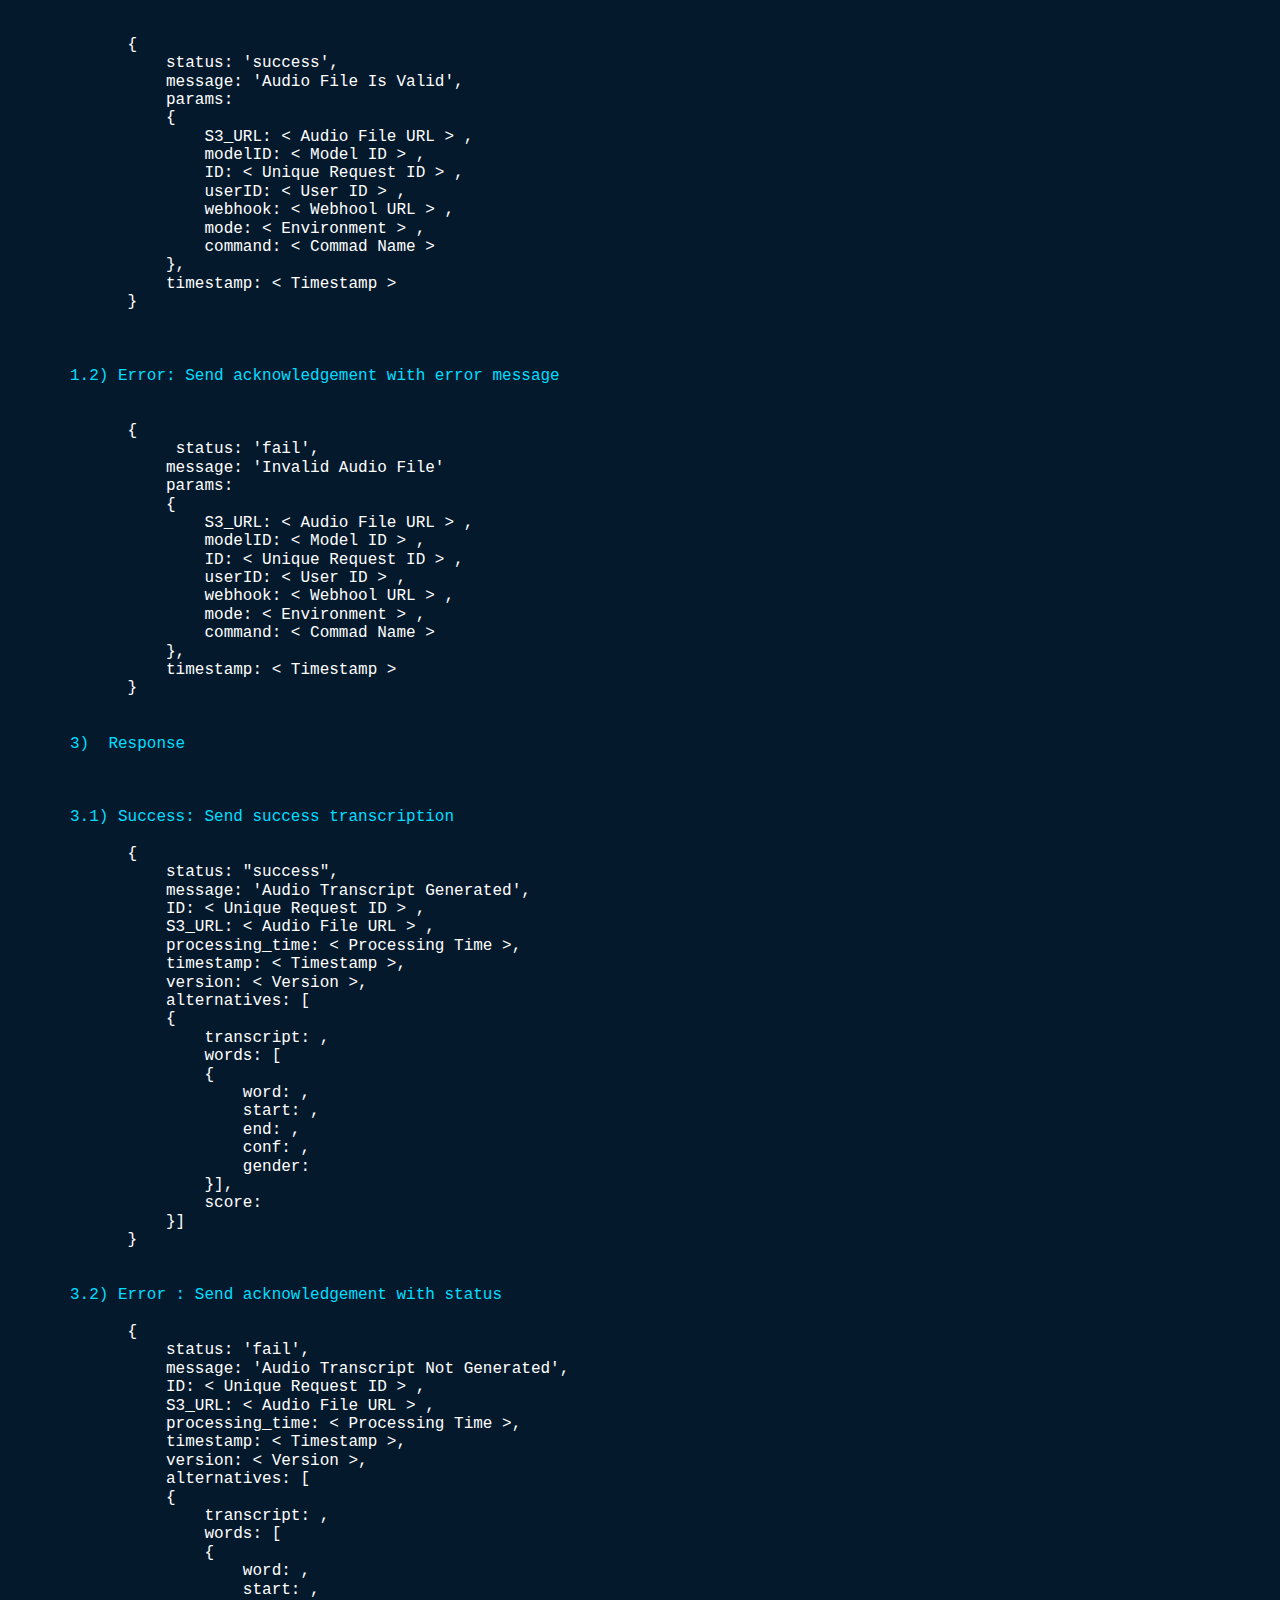
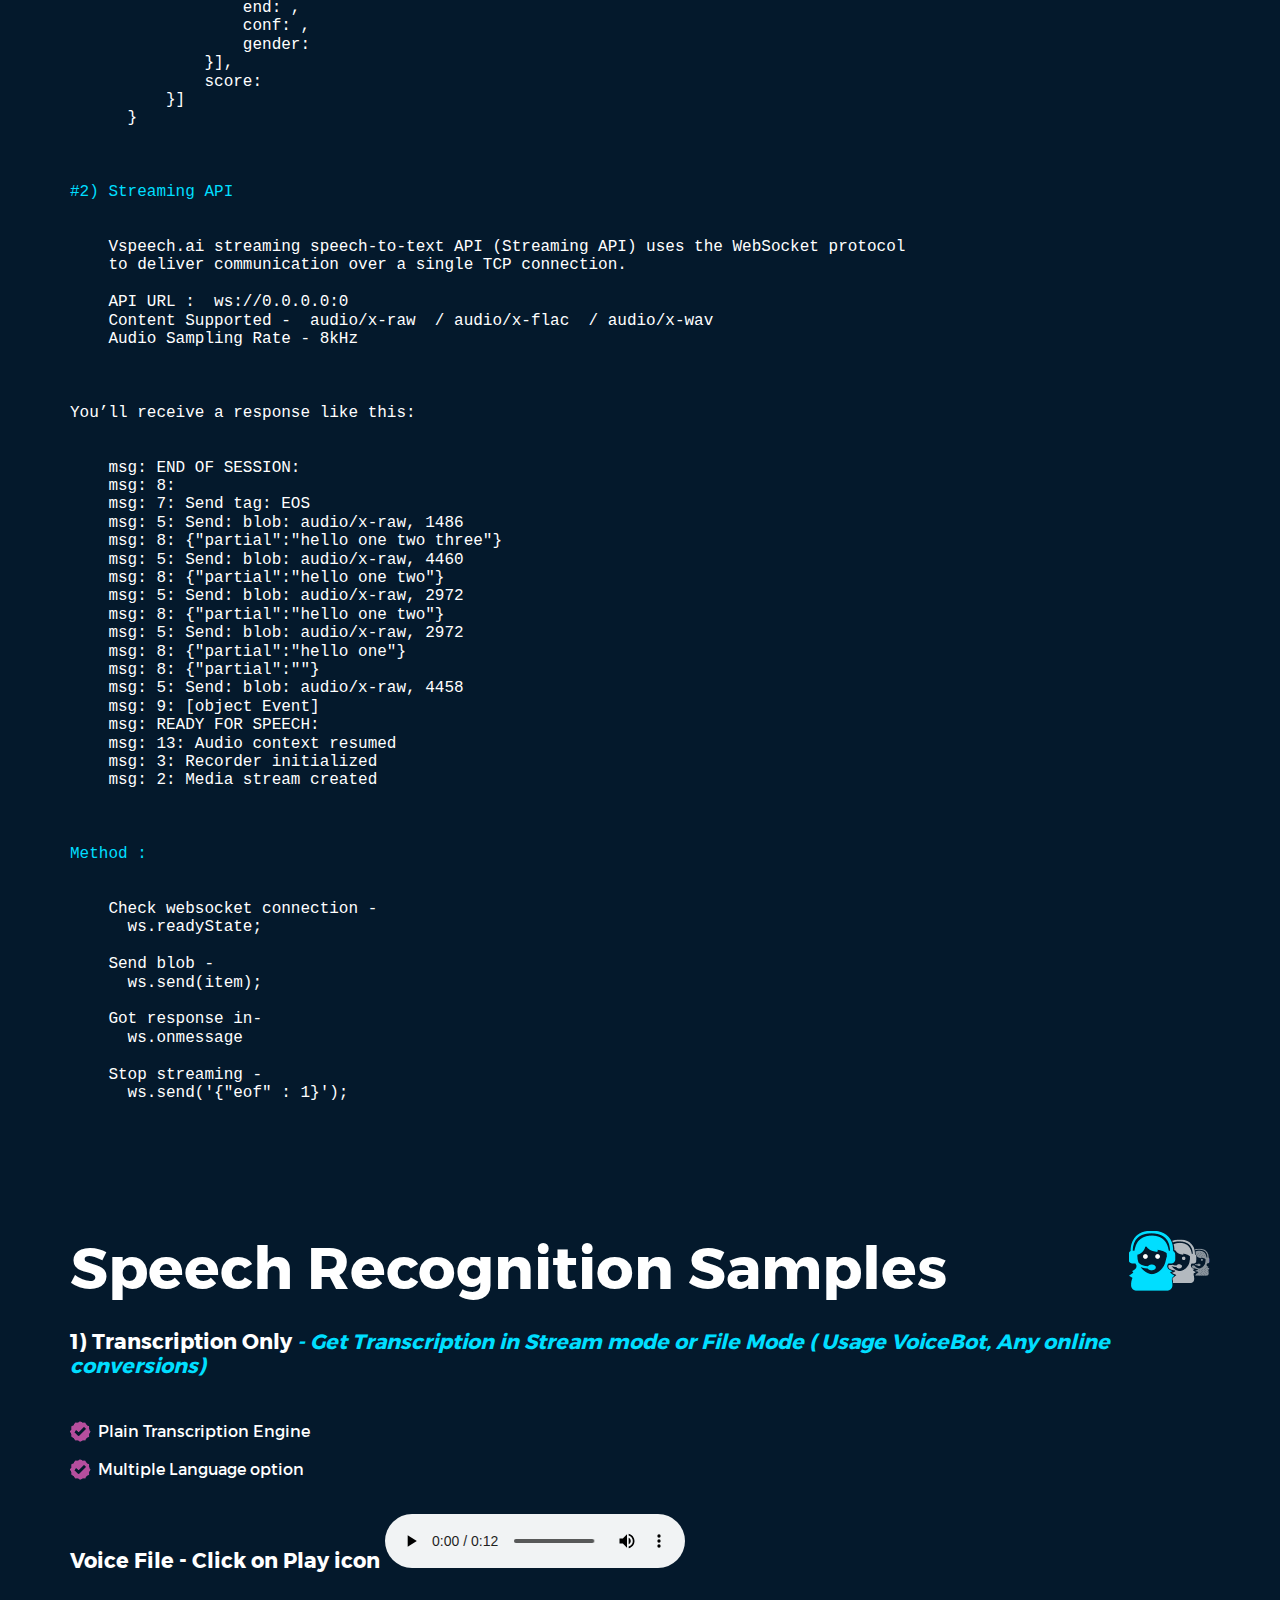
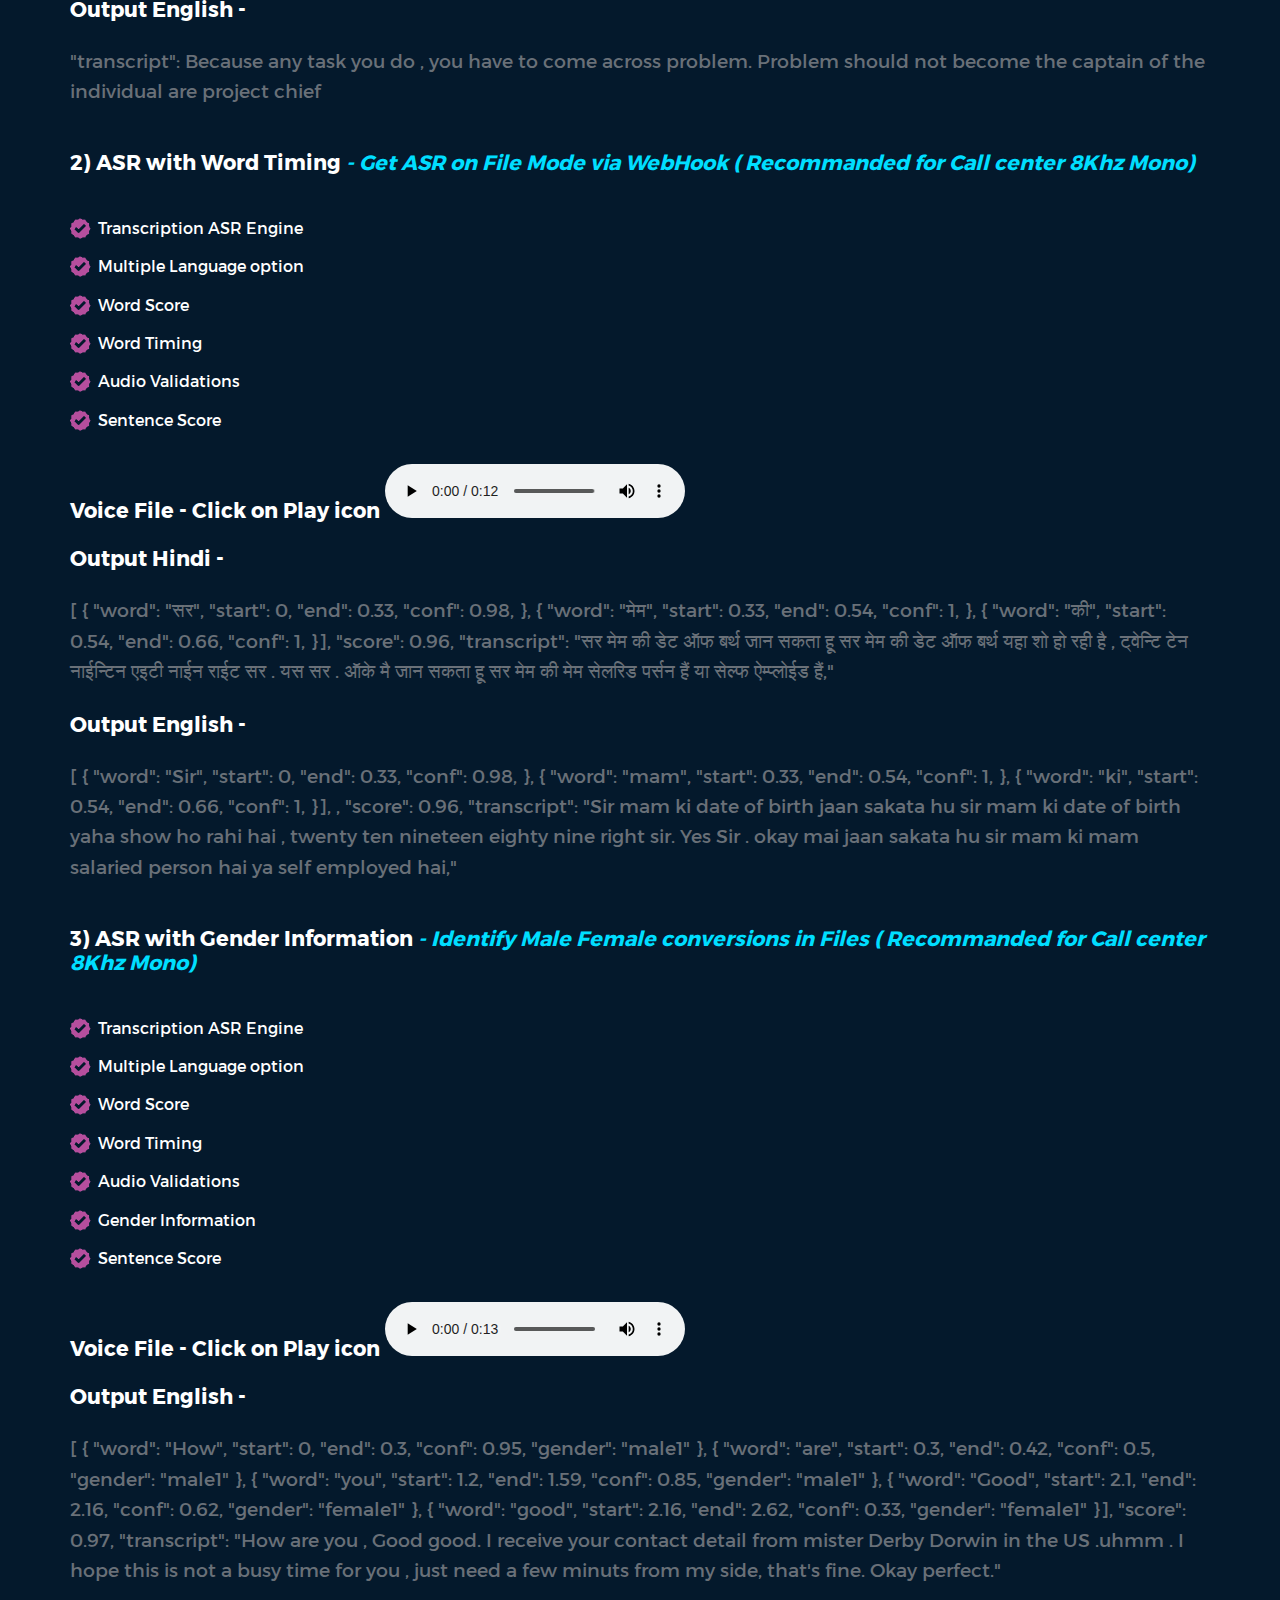
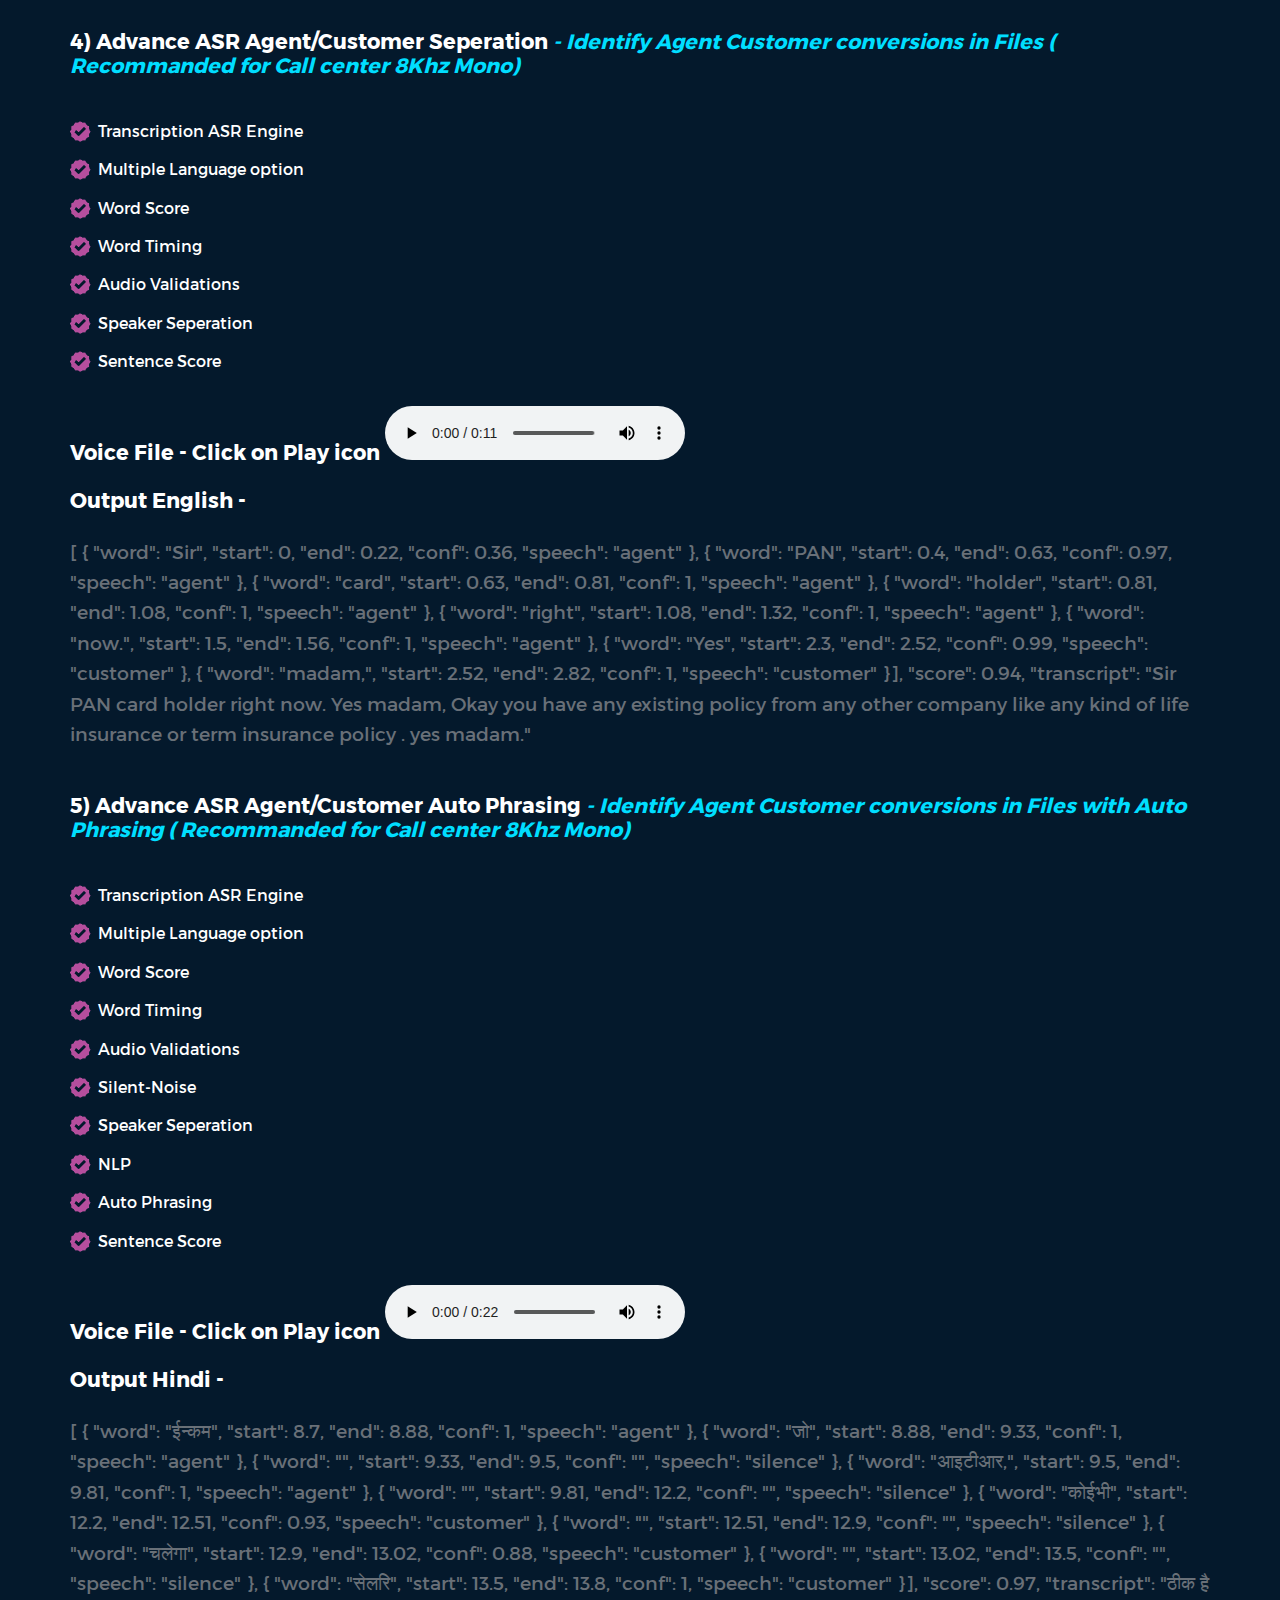
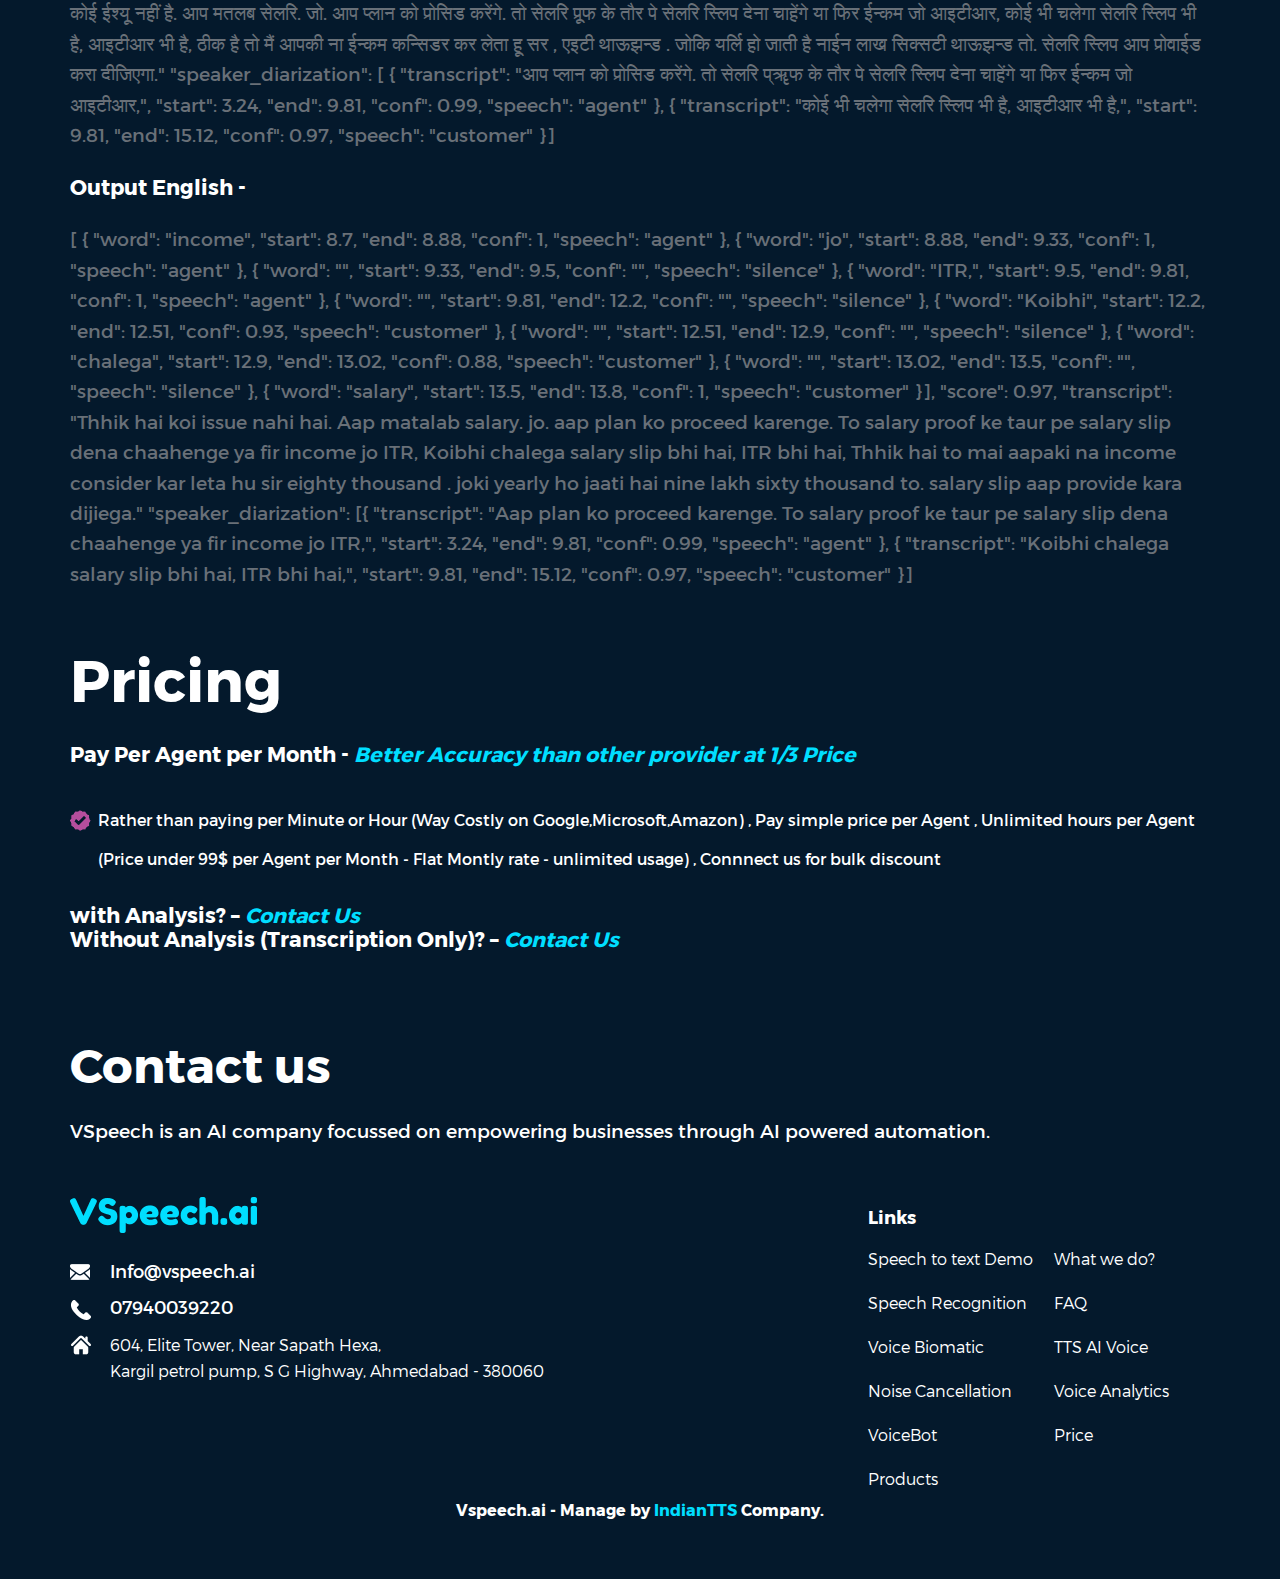
==== commit 42a12629: "changes" ====
--- a/API.html
+++ b/API.html
@@ -391,8 +391,7 @@
       <div class="container">
       
         <div class="pricing-flex">
-          <h1 class="pricing-h1">Speech Recognition Samples</h1>
-          <i class="sprite sprite-humonitor"> </i>
+          <h1 class="pricing-h1 reco-h1">Speech Recognition Samples <i class="sprite sprite-humonitor"> </i></h1>
         </div>
         <style>
           a {
--- a/assets/css/style.css
+++ b/assets/css/style.css
@@ -2090,9 +2090,9 @@
 }
 
 .voiceBot-working-left {
-  -webkit-box-flex: 55%;
-      -ms-flex: 55%;
-          flex: 55%;
+  -webkit-box-flex: 50%;
+      -ms-flex: 50%;
+          flex: 50%;
 }
 
 .voiceBot-working-left h2 {
@@ -2116,9 +2116,9 @@
 }
 
 .voiceBot-working-right {
-  -webkit-box-flex: 45%;
-      -ms-flex: 45%;
-          flex: 45%;
+  -webkit-box-flex: 50%;
+      -ms-flex: 50%;
+          flex: 50%;
 }
 
 .voiceBot-working-right img {
@@ -2458,6 +2458,16 @@
   }
 }
 
+.reco-h1 {
+  display: -webkit-box;
+  display: -ms-flexbox;
+  display: flex;
+  -webkit-box-pack: justify;
+      -ms-flex-pack: justify;
+          justify-content: space-between;
+  width: 100%;
+}
+
 /* Responsive Media Queries */
 @media (min-width: 768px) and (max-width: 1024px) and (orientation: portrait) {
   #banner {
@@ -2579,6 +2589,17 @@
   }
   .boost-blocks-wrap {
     padding: 40px 15px 0 15px;
+  }
+  .boost-blocks-wrap.productsBox {
+    padding: 20px 0 0 0;
+  }
+  .boost-blocks-wrap.productsBox a.boost-block {
+    max-width: 100%;
+    width: 20%;
+  }
+  .boost-blocks-wrap.productsBox a.boost-block .title-h4 {
+    font-size: 1rem;
+    line-height: 1.5rem;
   }
   .boost-block:nth-child(3n + 2) {
     margin: 0 20px;
@@ -3111,11 +3132,17 @@
     -webkit-box-direction: normal;
     -ms-flex-direction: row;
     flex-direction: row;
+    position: relative;
   }
   .product-top-div div {
     -webkit-box-flex: 60%;
     -ms-flex: 60%;
     flex: 60%;
+  }
+  .product-top-div i.sprite-product-avatar {
+    position: absolute;
+    right: 0;
+    left: auto;
   }
   ul.product-ul li {
     font-size: 1.2rem;
@@ -3149,10 +3176,14 @@
   }
   .voiceBot-left .sprite-voice-bot,
   .voiceBot-left .sprite-speaker,
-  .voiceBot-left .sprite-recognize-speaker {
+  .voiceBot-left .sprite-recognize-speaker,
+  #samples .sprite.sprite-humonitor {
     left: auto;
     margin: 0 0 0 10px;
     top: auto;
+  }
+  .reco-h1 {
+    display: inline;
   }
   .productsBox a.boost-block .sprite-voice-bot,
   .productsBox a.boost-block .sprite-speak-noise {
